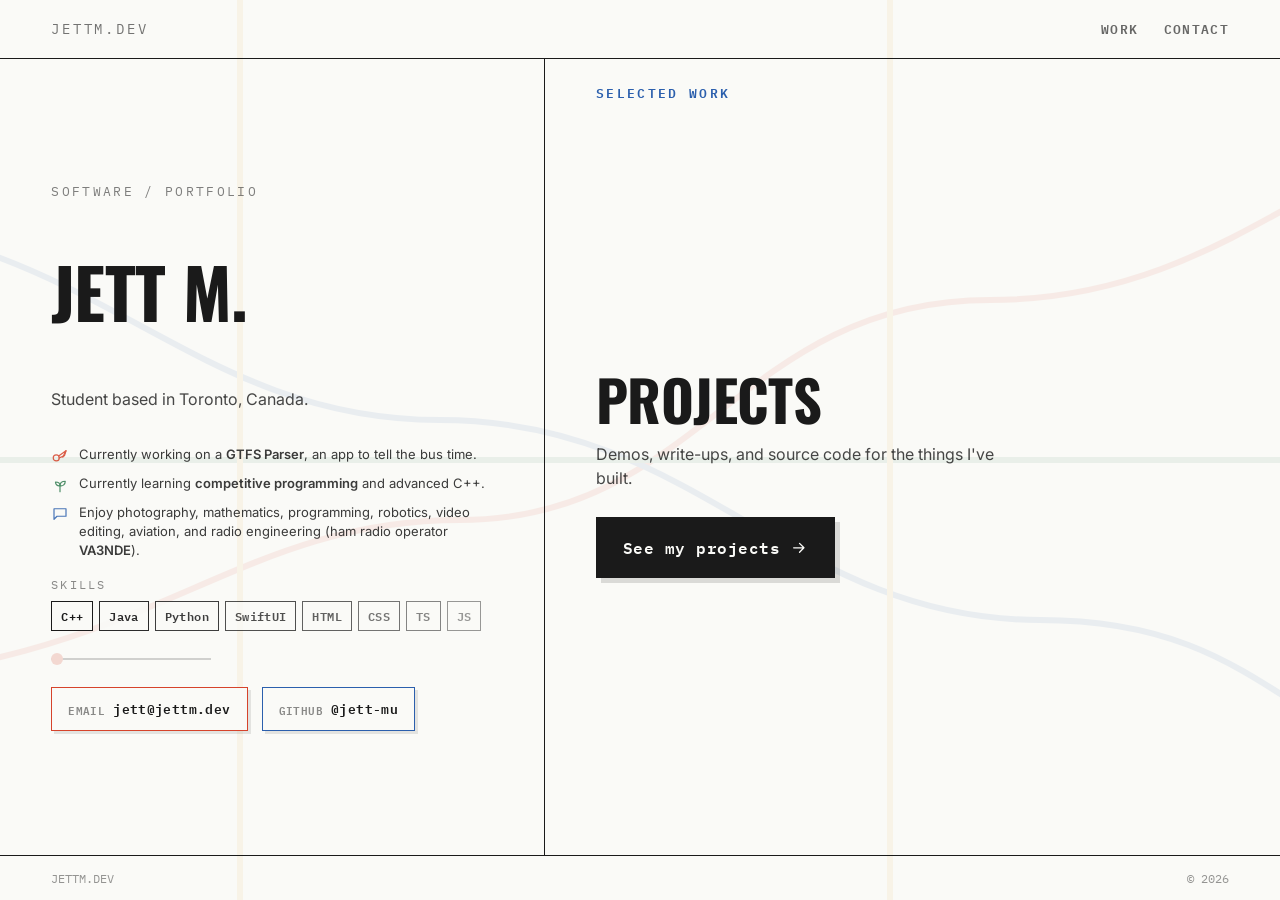
==== index.html @ b0c5f87b "Update layout" ====
<!DOCTYPE html>
<html lang="en">
<head>
<meta charset="utf-8">
<title>Jett M.</title>
<meta name="viewport" content="width=device-width, initial-scale=1">
<link rel="preconnect" href="https://fonts.googleapis.com">
<link href="https://fonts.googleapis.com/css2?family=Oswald:wght@500;600;700&family=Inter:wght@400;500;600&family=IBM+Plex+Mono:wght@400;500;600&display=swap" rel="stylesheet">
<link rel="stylesheet" href="style.css">
</head>
<body>

<div class="page">

  <svg class="hero-lines" viewBox="0 0 1600 900" preserveAspectRatio="xMidYMid slice">
    <path d="M -50 680 C 300 680, 380 520, 620 520 S 900 300, 1150 300 S 1500 120, 1700 120" stroke="#D6432B" stroke-width="6" fill="none"></path>
    <path d="M -50 220 C 250 220, 340 420, 600 420 S 950 620, 1200 620 S 1450 780, 1700 780" stroke="#2B5FAD" stroke-width="6" fill="none"></path>
    <path d="M -50 460 L 1700 460" stroke="#2F7B4F" stroke-width="6" fill="none"></path>
    <path d="M 400 -50 L 400 950 M 1050 -50 L 1050 950" stroke="#E8A93B" stroke-width="6" fill="none"></path>
  </svg>

  <!-- TOP BAR -->
  <div class="topbar">
    <div class="topbar-mark mono">JETTM.DEV</div>
    <div class="topbar-nav">
      <a href="projects.html">WORK</a>
      <a href="#contact">CONTACT</a>
    </div>
  </div>

  <!-- MAIN -->
  <div class="main">

    <!-- HERO / ABOUT -->
    <div class="hero-col">
      <div class="hero-kicker mono">SOFTWARE / PORTFOLIO</div>
      <h1 class="hero-title display">Jett M.</h1>
      <p class="hero-sub">Student based in Toronto, Canada.</p>

      <ul class="about-list">
        <li>
          <span class="about-icon" aria-hidden="true">
            <svg viewBox="0 0 24 24" fill="none" stroke="currentColor" stroke-width="1.6" stroke-linecap="round" stroke-linejoin="round">
              <circle cx="7" cy="14.5" r="4"></circle>
              <path d="M10.2 12 20 5l-2 6.5-7.3 3.2"></path>
              <path d="M20 5l-4.3 8.5"></path>
            </svg>
          </span>
          <span>Currently working on a <strong>GTFS Parser</strong>, an app to tell the bus time.</span>
        </li>
        <li>
          <span class="about-icon" aria-hidden="true">
            <svg viewBox="0 0 24 24" fill="none" stroke="currentColor" stroke-width="1.6" stroke-linecap="round" stroke-linejoin="round">
              <path d="M12 21v-8"></path>
              <path d="M12 13c0-4 3-6 7-6 0 4-3 7-7 6z"></path>
              <path d="M12 13c0-3.2-2.2-5-6-5 0 3.2 2.4 5.6 6 5z"></path>
            </svg>
          </span>
          <span>Currently learning <strong>competitive programming</strong> and advanced C++.</span>
        </li>
        <li>
          <span class="about-icon" aria-hidden="true">
            <svg viewBox="0 0 24 24" fill="none" stroke="currentColor" stroke-width="1.6" stroke-linecap="round" stroke-linejoin="round">
              <path d="M4 5h16v10H8l-4 4V5z"></path>
            </svg>
          </span>
          <span>Enjoy photography, mathematics, programming, robotics, video editing, aviation, and radio engineering (ham radio operator <strong>VA3NDE</strong>).</span>
        </li>
      </ul>

      <div class="skills">
        <div class="skills-label mono">SKILLS</div>
        <ol class="skills-list mono">
          <li>C++</li>
          <li>Java</li>
          <li>Python</li>
          <li>SwiftUI</li>
          <li>HTML</li>
          <li>CSS</li>
          <li>TS</li>
          <li>JS</li>
        </ol>
      </div>

      <div class="hero-dot-track"><div class="hero-dot"></div></div>
      <div class="hero-social">
        <a class="btn btn-red" href="mailto:jett@jettm.dev" target="_blank" rel="noopener"><span class="btn-tag">EMAIL</span>jett@jettm.dev</a>
        <a class="btn btn-blue" href="https://github.com/jett-mu" target="_blank" rel="noopener"><span class="btn-tag">GITHUB</span>@jett-mu</a>
      </div>
    </div>

    <!-- WORK -->
    <div class="work-col cta-col" id="work">
      <div class="work-heading">SELECTED WORK</div>
      <div class="cta-body">
        <h2 class="cta-title display">Projects</h2>
        <p class="cta-sub">Demos, write-ups, and source code for the things I've built.</p>
        <a class="btn btn-cta" href="projects.html">
          See my projects
          <svg viewBox="0 0 24 24" fill="none" stroke="currentColor" stroke-width="1.8" stroke-linecap="round" stroke-linejoin="round"><path d="M5 12h14M13 6l6 6-6 6"></path></svg>
        </a>
      </div>
    </div>

  </div>

  <!-- FOOTER -->
  <div class="footer" id="contact">
    <div class="footer-copy mono">JETTM.DEV</div>
    <div class="footer-copy mono">© 2026</div>
  </div>

</div>

</body>
</html>
---- style.css ----
/* ===========================================================
   Portfolio styles, single viewport, no scroll.
   Shares the visual language of gtfs/: paper FAFAF7, ink 1A1A1A,
   hard borders + offset shadows, Oswald display / Inter body /
   IBM Plex Mono labels.
   =========================================================== */

* { box-sizing: border-box; }

:root {
  --ink: #1A1A1A;
  --paper: #FAFAF7;
  --red: #D6432B;
  --blue: #2B5FAD;
  --green: #2F7B4F;
  --yellow: #E8A93B;
}

html, body {
  height: 100%;
  margin: 0;
  padding: 0;
  background: var(--paper);
  color: var(--ink);
  font-family: 'Inter', sans-serif;
  overflow: hidden;
}

a { color: var(--blue); text-decoration: none; }
a:hover { color: var(--ink); }
::selection { background: var(--ink); color: var(--paper); }

.mono {
  font-family: 'IBM Plex Mono', monospace;
}

.display {
  font-family: 'Oswald', sans-serif;
  font-weight: 700;
  text-transform: uppercase;
  letter-spacing: -0.01em;
  line-height: 0.95;
}

/* ---------- PAGE FRAME ---------- */

.page {
  height: 100vh;
  width: 100vw;
  display: grid;
  grid-template-rows: auto 1fr auto;
  position: relative;
  overflow: hidden;
}

.hero-lines {
  position: absolute;
  inset: 0;
  width: 100%;
  height: 100%;
  opacity: 0.08;
  z-index: 0;
  pointer-events: none;
}

/* ---------- TOP BAR ---------- */

.topbar {
  position: relative;
  z-index: 1;
  display: flex;
  align-items: center;
  justify-content: space-between;
  padding: clamp(14px, 2vh, 22px) clamp(20px, 4vw, 56px);
  border-bottom: 1.5px solid var(--ink);
}

.topbar-mark {
  font-family: 'IBM Plex Mono', monospace;
  font-size: clamp(12px, 1.3vw, 14px);
  letter-spacing: 0.2em;
  opacity: 0.6;
}

.topbar-nav {
  display: flex;
  gap: clamp(16px, 2vw, 28px);
  font-family: 'IBM Plex Mono', monospace;
  font-size: clamp(11px, 1.1vw, 13px);
  font-weight: 600;
  letter-spacing: 0.1em;
}

.topbar-nav a { color: var(--ink); opacity: 0.65; }
.topbar-nav a:hover { opacity: 1; color: var(--blue); }

/* ---------- MAIN ---------- */

.main {
  position: relative;
  z-index: 1;
  display: grid;
  grid-template-columns: 1fr 1.35fr;
  min-height: 0;
}

.hero-col {
  border-right: 1.5px solid var(--ink);
  display: flex;
  flex-direction: column;
  justify-content: center;
  padding: 0 clamp(20px, 4vw, 56px);
  min-height: 0;
}

.hero-kicker {
  font-family: 'IBM Plex Mono', monospace;
  font-size: clamp(11px, 1.2vw, 13px);
  letter-spacing: 0.18em;
  opacity: 0.55;
  margin-bottom: clamp(8px, 1.4vh, 16px);
}

.hero-title {
  font-size: clamp(34px, 5.4vw, 76px);
}

.hero-sub {
  font-size: clamp(13px, 1.3vw, 16px);
  line-height: 1.5;
  opacity: 0.8;
  max-width: 42ch;
  margin-top: clamp(10px, 1.8vh, 18px);
}

.about-list {
  list-style: none;
  margin: clamp(12px, 2vh, 20px) 0 0;
  padding: 0;
  max-width: 44ch;
  display: flex;
  flex-direction: column;
  gap: clamp(6px, 1vh, 10px);
}

.about-list li {
  display: flex;
  align-items: flex-start;
  gap: 10px;
  font-size: clamp(11.5px, 1.1vw, 13px);
  line-height: 1.45;
  opacity: 0.85;
}

.about-list strong {
  font-weight: 600;
  opacity: 1;
}

.about-icon {
  flex: none;
  width: 18px;
  height: 18px;
  margin-top: 0.15em;
  color: var(--red);
}

.about-list li:nth-child(2) .about-icon { color: var(--green); }
.about-list li:nth-child(3) .about-icon { color: var(--blue); }

.about-icon svg {
  width: 100%;
  height: 100%;
  display: block;
}

.skills {
  margin-top: clamp(12px, 2vh, 20px);
}

.skills-label {
  font-size: clamp(10.5px, 1.1vw, 12px);
  letter-spacing: 0.18em;
  opacity: 0.5;
  margin-bottom: clamp(6px, 1vh, 10px);
}

.skills-list {
  list-style: none;
  margin: 0;
  padding: 0;
  display: flex;
  flex-wrap: wrap;
  gap: 6px;
}

.skills-list li {
  font-size: clamp(10.5px, 1.05vw, 12px);
  font-weight: 600;
  letter-spacing: 0.03em;
  border: 1.5px solid var(--ink);
  padding: 4px 9px;
  background: var(--paper);
}

.skills-list li:nth-child(1) { opacity: 1; }
.skills-list li:nth-child(2) { opacity: 0.92; }
.skills-list li:nth-child(3) { opacity: 0.84; }
.skills-list li:nth-child(4) { opacity: 0.76; }
.skills-list li:nth-child(5) { opacity: 0.68; }
.skills-list li:nth-child(6) { opacity: 0.6; }
.skills-list li:nth-child(7) { opacity: 0.52; }
.skills-list li:nth-child(8) { opacity: 0.44; }

.hero-dot-track {
  margin-top: clamp(18px, 3vh, 32px);
  width: 160px;
  height: 2px;
  background: var(--ink);
  opacity: 0.18;
  position: relative;
}

.hero-dot {
  position: absolute;
  top: -5px;
  left: 0;
  width: 12px;
  height: 12px;
  border-radius: 50%;
  background: var(--red);
  animation: dotTravel 3.2s cubic-bezier(0.65,0,0.35,1) infinite alternate;
}

@keyframes dotTravel {
  0% { transform: translateX(0); }
  100% { transform: translateX(120px); }
}

.hero-social {
  display: flex;
  flex-wrap: wrap;
  gap: clamp(10px, 1.4vw, 14px);
  margin-top: clamp(16px, 3vh, 28px);
}

/* ---------- CONTACT BUTTONS ---------- */

.btn {
  display: inline-flex;
  align-items: center;
  gap: 8px;
  font-family: 'IBM Plex Mono', monospace;
  font-size: clamp(11px, 1.1vw, 13px);
  font-weight: 600;
  letter-spacing: 0.03em;
  color: var(--ink);
  background: var(--paper);
  border: 1.5px solid var(--ink);
  padding: clamp(7px, 1.1vh, 10px) clamp(12px, 1.6vw, 16px);
  box-shadow: 3px 3px 0 rgba(26,26,26,0.1);
  transition: transform 0.15s ease, box-shadow 0.15s ease, background 0.15s ease, color 0.15s ease;
  white-space: nowrap;
}

.btn:hover {
  transform: translate(-2px, -2px);
  box-shadow: 5px 5px 0 rgba(26,26,26,0.14);
  color: var(--paper);
  background: var(--ink);
}

.btn-tag {
  opacity: 0.5;
  font-size: 0.85em;
}

.btn.btn-red   { border-color: var(--red); }
.btn.btn-blue  { border-color: var(--blue); }
.btn.btn-green { border-color: var(--green); }
.btn.btn-red:hover   { background: var(--red); }
.btn.btn-blue:hover  { background: var(--blue); }
.btn.btn-green:hover { background: var(--green); }

/* ---------- WORK GRID ---------- */

.work-col {
  display: grid;
  grid-template-rows: auto 1fr;
  min-height: 0;
  padding: clamp(16px, 2.5vh, 26px) clamp(20px, 4vw, 56px);
}

.work-heading {
  font-family: 'IBM Plex Mono', monospace;
  font-size: clamp(11px, 1.2vw, 13px);
  letter-spacing: 0.18em;
  font-weight: 600;
  color: var(--blue);
  margin-bottom: clamp(10px, 1.6vh, 16px);
}

.work-grid {
  display: grid;
  grid-template-columns: 1fr;
  grid-auto-rows: 1fr;
  gap: clamp(12px, 1.6vw, 20px);
  min-height: 0;
}

.work-card {
  border: 1.5px solid var(--ink);
  box-shadow: 5px 5px 0 rgba(26,26,26,0.08);
  background: var(--paper);
  display: grid;
  grid-template-rows: 1fr auto;
  min-height: 0;
  overflow: hidden;
  color: inherit;
  transition: transform 0.15s ease, box-shadow 0.15s ease;
}

.work-card:hover {
  transform: translate(-2px, -2px);
  box-shadow: 7px 7px 0 rgba(26,26,26,0.12);
}

.work-body {
  display: grid;
  grid-template-columns: 1fr clamp(160px, 20vw, 240px);
  min-height: 0;
  overflow: hidden;
}

.work-thumb {
  min-height: 0;
  background: repeating-linear-gradient(45deg, rgba(26,26,26,0.06) 0 2px, transparent 2px 14px);
  border-bottom: none;
  border-right: 1.5px solid var(--ink);
  display: flex;
  align-items: center;
  justify-content: center;
}

.work-thumb img {
  width: 100%;
  height: 100%;
  object-fit: cover;
  object-position: left top;
  display: block;
}

.work-card.c-blue .work-thumb img {
  object-position: right top;
}

.work-thumb span {
  font-family: 'IBM Plex Mono', monospace;
  font-size: 10px;
  letter-spacing: 0.1em;
  text-transform: uppercase;
  opacity: 0.45;
  background: var(--paper);
  padding: 3px 8px;
  border: 1px solid rgba(26,26,26,0.25);
}

.work-info {
  padding: clamp(8px, 1.2vh, 14px) clamp(10px, 1.4vw, 16px);
  display: flex;
  flex-direction: column;
  justify-content: center;
}

.work-tag {
  font-family: 'IBM Plex Mono', monospace;
  font-size: 9.5px;
  font-weight: 600;
  letter-spacing: 0.08em;
  text-transform: uppercase;
  opacity: 0.55;
}

.work-title {
  font-family: 'Oswald', sans-serif;
  font-weight: 600;
  text-transform: uppercase;
  font-size: clamp(13px, 1.3vw, 16px);
  margin: 2px 0 0;
  line-height: 1.15;
}

.work-actions {
  display: grid;
  grid-template-columns: repeat(3, 1fr);
  border-top: 1.5px solid var(--ink);
}

.work-btn {
  display: flex;
  align-items: center;
  justify-content: center;
  gap: 6px;
  font-family: 'IBM Plex Mono', monospace;
  font-size: 10.5px;
  font-weight: 600;
  letter-spacing: 0.04em;
  text-transform: uppercase;
  color: var(--paper);
  padding: clamp(7px, 1.1vh, 10px) 6px;
  border-right: 1.5px solid var(--ink);
  transition: filter 0.15s ease, transform 0.1s ease;
}

.work-btn:last-child {
  border-right: none;
}

.work-btn svg {
  width: 12px;
  height: 12px;
  flex: none;
}

.work-btn:hover {
  filter: brightness(1.15);
  color: var(--paper);
}

.work-btn:active {
  transform: translateY(1px);
}

.work-btn.btn-demo     { background: var(--red); }
.work-btn.btn-showcase { background: var(--green); }
.work-btn.btn-code     { background: var(--blue); }

/* rail-tint variants matching gtfs station colors */
.work-card.c-red .work-thumb    { border-right-color: var(--red); }
.work-card.c-blue .work-thumb   { border-right-color: var(--blue); }
.work-card.c-green .work-thumb  { border-right-color: var(--green); }
.work-card.c-yellow .work-thumb { border-right-color: var(--yellow); }

/* ---------- PROJECTS CTA (home) ---------- */

.cta-body {
  display: flex;
  flex-direction: column;
  justify-content: center;
  align-items: flex-start;
  min-height: 0;
}

.cta-title {
  font-size: clamp(30px, 4.4vw, 60px);
  margin: 0;
}

.cta-sub {
  font-size: clamp(13px, 1.3vw, 16px);
  line-height: 1.5;
  opacity: 0.8;
  max-width: 40ch;
  margin: clamp(10px, 1.8vh, 18px) 0 clamp(18px, 3vh, 28px);
}

.btn.btn-cta {
  font-size: clamp(13px, 1.3vw, 16px);
  padding: clamp(12px, 1.8vh, 16px) clamp(18px, 2.2vw, 26px);
  gap: 10px;
  color: var(--paper);
  background: var(--ink);
  box-shadow: 5px 5px 0 rgba(26,26,26,0.14);
}

.btn.btn-cta:hover {
  background: var(--red);
  border-color: var(--red);
  box-shadow: 7px 7px 0 rgba(26,26,26,0.18);
}

.btn-cta svg {
  width: 1.1em;
  height: 1.1em;
  flex: none;
  transition: transform 0.15s ease;
}

.btn-cta:hover svg { transform: translateX(3px); }

/* ---------- PROJECTS PAGE ---------- */

a.topbar-mark { color: var(--ink); }
.topbar-nav a[aria-current="page"] { opacity: 1; color: var(--blue); }

/* unlike home, this page scrolls so the grid can grow with more projects */
html.projects-page, .projects-page body { height: auto; overflow: auto; }
.projects-page .page { height: auto; min-height: 100vh; }
.projects-page .main { grid-template-columns: 1fr; }

.work-head-row {
  display: flex;
  align-items: baseline;
  justify-content: space-between;
}

.work-back {
  font-size: clamp(11px, 1.1vw, 13px);
  font-weight: 600;
  letter-spacing: 0.1em;
  color: var(--ink);
  opacity: 0.65;
}

.work-back:hover { opacity: 1; color: var(--blue); }

/* fixed-size cards: as many 340px+ columns as fit, new projects wrap to the next row */
.projects-page .work-grid {
  grid-template-columns: repeat(auto-fill, minmax(min(340px, 100%), 1fr));
  grid-auto-rows: auto;
  align-content: start;
  gap: clamp(16px, 2vw, 28px);
  padding-bottom: 8px;
}
.projects-page .work-card { grid-template-rows: auto auto; }
.projects-page .work-body { grid-template-columns: 1fr; grid-template-rows: auto auto; }
.projects-page .work-thumb { aspect-ratio: 16 / 10; overflow: hidden; border-right: none; border-bottom: 1.5px solid var(--ink); }
.projects-page .work-card.c-red .work-thumb    { border-bottom-color: var(--red); }
.projects-page .work-card.c-blue .work-thumb   { border-bottom-color: var(--blue); }
.projects-page .work-card.c-green .work-thumb  { border-bottom-color: var(--green); }
.projects-page .work-card.c-yellow .work-thumb { border-bottom-color: var(--yellow); }

/* ---------- FOOTER ---------- */

.footer {
  position: relative;
  z-index: 1;
  display: flex;
  align-items: center;
  justify-content: space-between;
  padding: clamp(10px, 1.6vh, 16px) clamp(20px, 4vw, 56px);
  border-top: 1.5px solid var(--ink);
}

.footer-links {
  display: flex;
  flex-wrap: wrap;
  gap: clamp(8px, 1.2vw, 12px);
}

.footer-copy {
  font-family: 'IBM Plex Mono', monospace;
  font-size: clamp(10px, 1vw, 12px);
  opacity: 0.45;
}

/* ---------- SMALL SCREENS ---------- */
/* below this width the single-screen layout can't hold everything;
   allow scrolling rather than clipping content */
@media (max-width: 760px) {
  html, body { overflow: auto; }
  .page { height: auto; min-height: 100vh; }
  .main { grid-template-columns: 1fr; }
  .hero-col { border-right: none; border-bottom: 1.5px solid var(--ink); padding: 32px clamp(20px,6vw,40px); }
  .work-col { padding: 24px clamp(20px,6vw,40px) 32px; }
  .work-grid { grid-auto-rows: auto; }
  .work-body { grid-template-columns: 1fr; grid-template-rows: auto auto; }
  .work-actions { grid-template-columns: 1fr 1fr 1fr; }
  .work-thumb { border-right: none; border-bottom: 1.5px solid var(--ink); min-height: 160px; }
  .work-card.c-red .work-thumb    { border-right-color: transparent; border-bottom-color: var(--red); }
  .work-card.c-blue .work-thumb   { border-right-color: transparent; border-bottom-color: var(--blue); }
  .work-card.c-green .work-thumb  { border-right-color: transparent; border-bottom-color: var(--green); }
  .work-card.c-yellow .work-thumb { border-right-color: transparent; border-bottom-color: var(--yellow); }
  .projects-page .work-thumb { min-height: 0; }
}
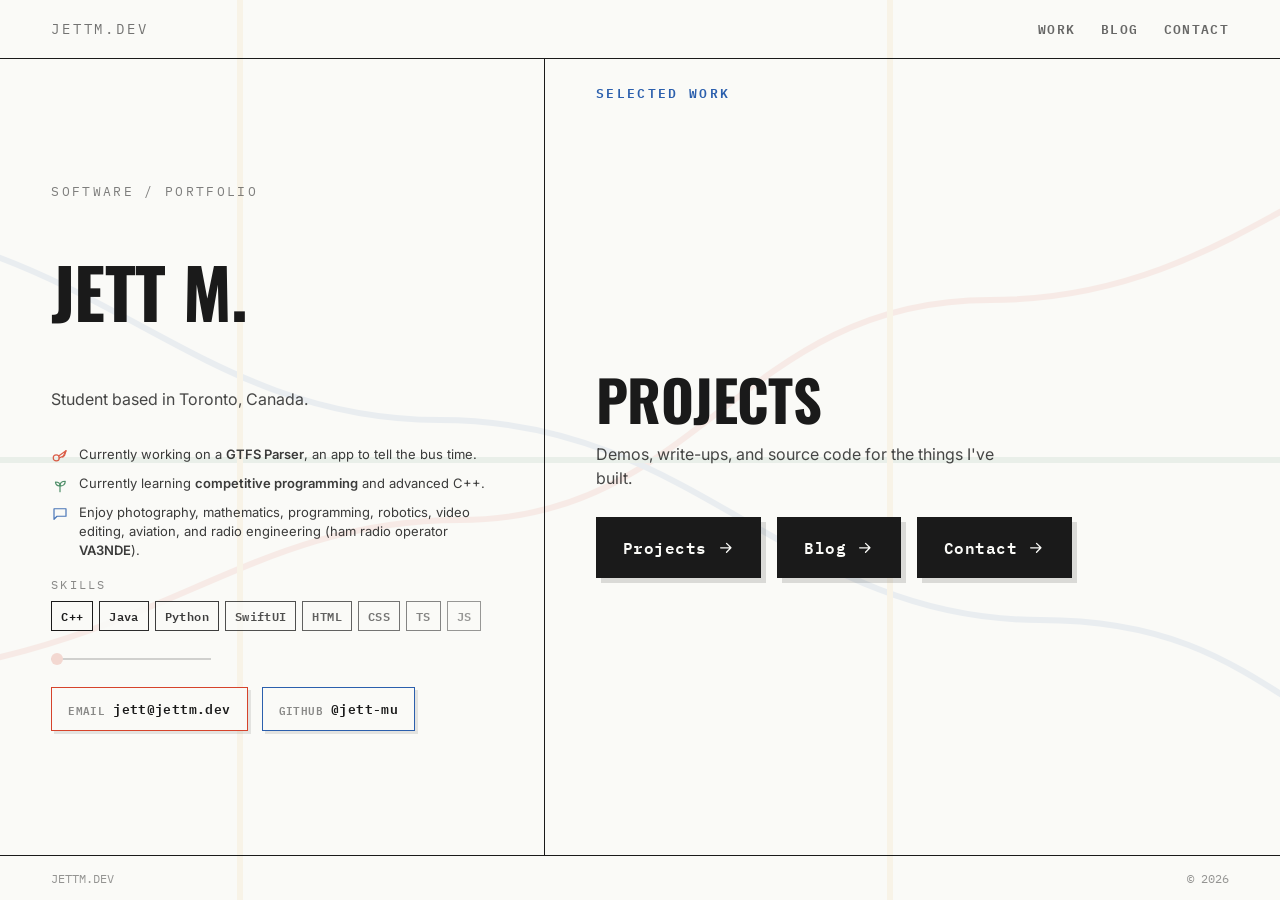
==== commit 1884320b: "Add new projects" ====
--- a/index.html
+++ b/index.html
@@ -24,7 +24,8 @@
     <div class="topbar-mark mono">JETTM.DEV</div>
     <div class="topbar-nav">
       <a href="projects.html">WORK</a>
-      <a href="#contact">CONTACT</a>
+      <a href="https://blog.jettm.dev">BLOG</a>
+      <a href="contact/index.html">CONTACT</a>
     </div>
   </div>
 
@@ -95,10 +96,20 @@
       <div class="cta-body">
         <h2 class="cta-title display">Projects</h2>
         <p class="cta-sub">Demos, write-ups, and source code for the things I've built.</p>
-        <a class="btn btn-cta" href="projects.html">
-          See my projects
-          <svg viewBox="0 0 24 24" fill="none" stroke="currentColor" stroke-width="1.8" stroke-linecap="round" stroke-linejoin="round"><path d="M5 12h14M13 6l6 6-6 6"></path></svg>
-        </a>
+        <div class="cta-actions">
+          <a class="btn btn-cta" href="projects.html">
+            Projects
+            <svg viewBox="0 0 24 24" fill="none" stroke="currentColor" stroke-width="1.8" stroke-linecap="round" stroke-linejoin="round"><path d="M5 12h14M13 6l6 6-6 6"></path></svg>
+          </a>
+          <a class="btn btn-cta cta-blue" href="https://blog.jettm.dev">
+            Blog
+            <svg viewBox="0 0 24 24" fill="none" stroke="currentColor" stroke-width="1.8" stroke-linecap="round" stroke-linejoin="round"><path d="M5 12h14M13 6l6 6-6 6"></path></svg>
+          </a>
+          <a class="btn btn-cta cta-green" href="contact/index.html">
+            Contact
+            <svg viewBox="0 0 24 24" fill="none" stroke="currentColor" stroke-width="1.8" stroke-linecap="round" stroke-linejoin="round"><path d="M5 12h14M13 6l6 6-6 6"></path></svg>
+          </a>
+        </div>
       </div>
     </div>
 
--- a/style.css
+++ b/style.css
@@ -392,7 +392,9 @@
 
 .work-actions {
   display: grid;
-  grid-template-columns: repeat(3, 1fr);
+  /* one equal column per button, so cards without a showcase split 50/50 */
+  grid-auto-flow: column;
+  grid-auto-columns: 1fr;
   border-top: 1.5px solid var(--ink);
 }
 
@@ -487,6 +489,67 @@
 }
 
 .btn-cta:hover svg { transform: translateX(3px); }
+
+.cta-actions {
+  display: flex;
+  flex-wrap: wrap;
+  gap: clamp(10px, 1.4vw, 16px);
+}
+
+.btn.btn-cta.cta-blue:hover  { background: var(--blue);  border-color: var(--blue); }
+.btn.btn-cta.cta-green:hover { background: var(--green); border-color: var(--green); }
+
+/* ---------- CONTACT PAGE ---------- */
+
+.contact-page .main { grid-template-columns: 1fr; }
+
+.contact-col {
+  display: flex;
+  flex-direction: column;
+  justify-content: center;
+  padding: clamp(16px, 2.5vh, 26px) clamp(20px, 4vw, 56px);
+  min-height: 0;
+}
+
+.contact-list {
+  list-style: none;
+  margin: 0;
+  padding: 0;
+  max-width: 560px;
+  display: flex;
+  flex-direction: column;
+  gap: clamp(10px, 1.6vh, 14px);
+}
+
+.contact-row {
+  display: grid;
+  grid-template-columns: clamp(70px, 8vw, 96px) 1fr auto;
+  align-items: center;
+  gap: 12px;
+  font-family: 'IBM Plex Mono', monospace;
+  font-size: clamp(13px, 1.3vw, 16px);
+  font-weight: 600;
+  color: var(--ink);
+  background: var(--paper);
+  border: 1.5px solid var(--ink);
+  padding: clamp(12px, 1.8vh, 16px) clamp(14px, 1.8vw, 20px);
+  box-shadow: 5px 5px 0 rgba(26,26,26,0.1);
+  transition: transform 0.15s ease, box-shadow 0.15s ease, background 0.15s ease, color 0.15s ease;
+}
+
+.contact-row:hover {
+  transform: translate(-2px, -2px);
+  box-shadow: 7px 7px 0 rgba(26,26,26,0.14);
+  color: var(--paper);
+}
+
+.contact-row svg { width: 1.1em; height: 1.1em; transition: transform 0.15s ease; }
+.contact-row:hover svg { transform: translateX(3px); }
+
+.contact-row.btn-red   { border-color: var(--red); }
+.contact-row.btn-blue  { border-color: var(--blue); }
+.contact-row.btn-red:hover  { background: var(--red); }
+.contact-row.btn-blue:hover { background: var(--blue); }
 
 /* ---------- PROJECTS PAGE ---------- */
 
@@ -565,7 +628,6 @@
   .work-col { padding: 24px clamp(20px,6vw,40px) 32px; }
   .work-grid { grid-auto-rows: auto; }
   .work-body { grid-template-columns: 1fr; grid-template-rows: auto auto; }
-  .work-actions { grid-template-columns: 1fr 1fr 1fr; }
   .work-thumb { border-right: none; border-bottom: 1.5px solid var(--ink); min-height: 160px; }
   .work-card.c-red .work-thumb    { border-right-color: transparent; border-bottom-color: var(--red); }
   .work-card.c-blue .work-thumb   { border-right-color: transparent; border-bottom-color: var(--blue); }
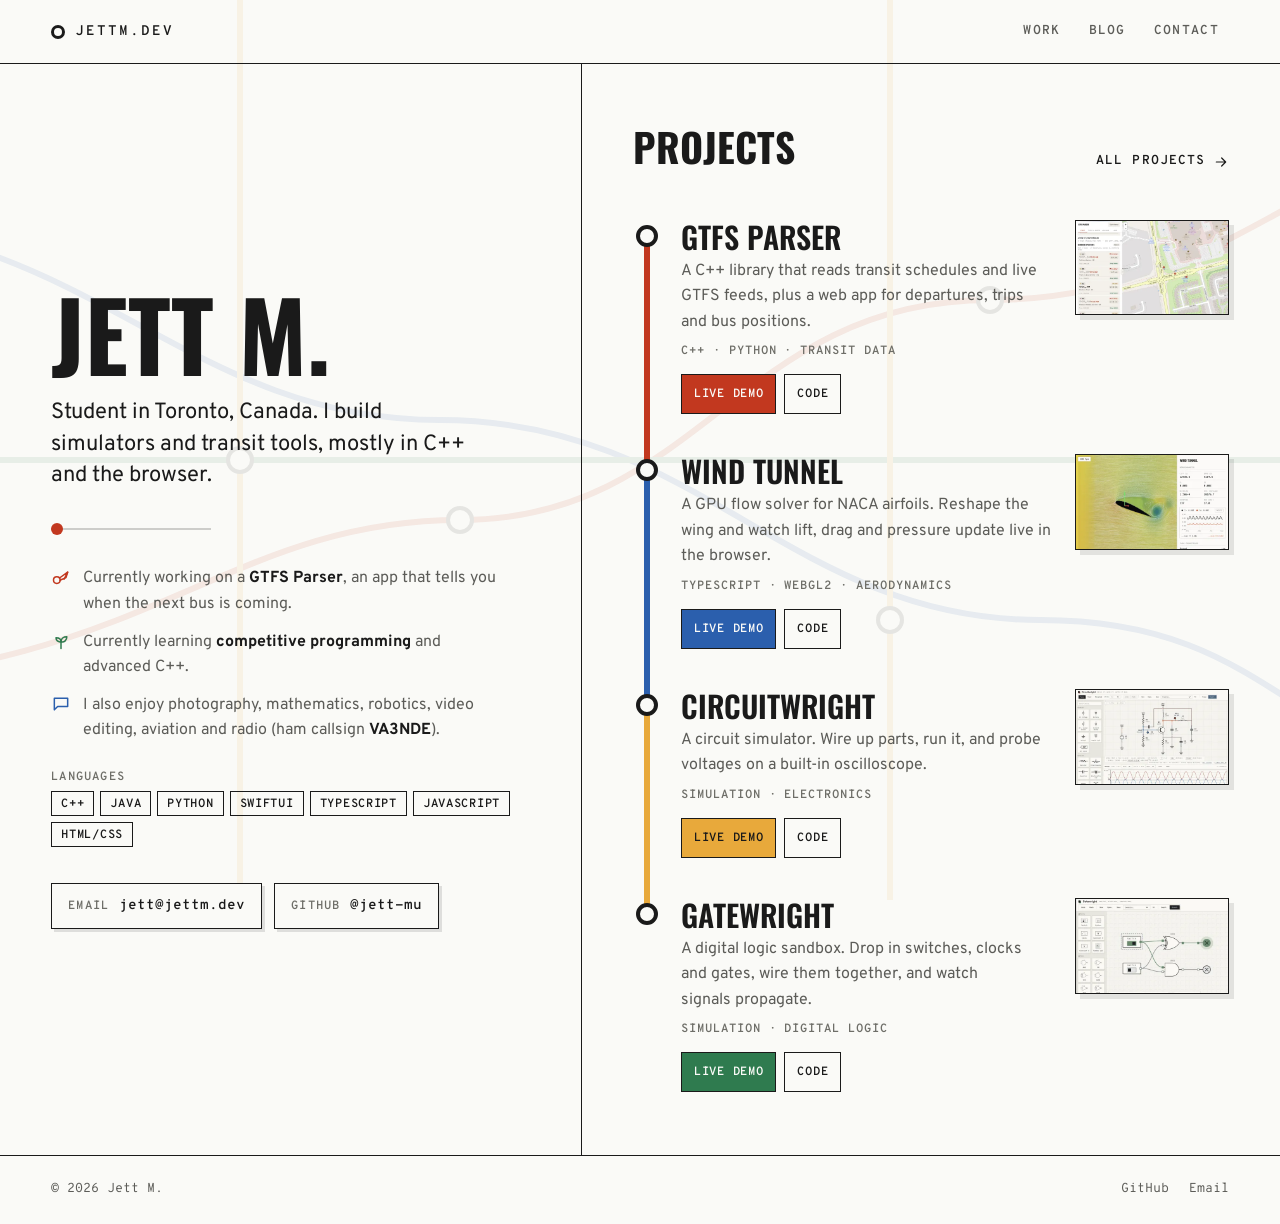
==== commit 6c14565f: "big big revamp" ====
--- a/index.html
+++ b/index.html
@@ -2,126 +2,178 @@
 <html lang="en">
 <head>
 <meta charset="utf-8">
+<meta name="viewport" content="width=device-width, initial-scale=1">
 <title>Jett M.</title>
-<meta name="viewport" content="width=device-width, initial-scale=1">
+<meta name="description" content="Jett M., a student in Toronto who builds simulators and transit tools: a GTFS parser, a GPU wind tunnel, and circuit and logic-gate simulators.">
+<meta name="theme-color" content="#FAFAF7">
+<meta property="og:type" content="website">
+<meta property="og:url" content="https://jettm.dev/">
+<meta property="og:title" content="Jett M.">
+<meta property="og:description" content="Student in Toronto. I build simulators and transit tools.">
+<link rel="icon" href="favicon.ico" sizes="any">
+<link rel="icon" type="image/png" sizes="32x32" href="favicon-32x32.png">
+<link rel="apple-touch-icon" href="apple-touch-icon.png">
+<link rel="manifest" href="site.webmanifest">
 <link rel="preconnect" href="https://fonts.googleapis.com">
-<link href="https://fonts.googleapis.com/css2?family=Oswald:wght@500;600;700&family=Inter:wght@400;500;600&family=IBM+Plex+Mono:wght@400;500;600&display=swap" rel="stylesheet">
+<link rel="preconnect" href="https://fonts.gstatic.com" crossorigin>
+<link href="https://fonts.googleapis.com/css2?family=Oswald:wght@500;600;700&family=Overpass:ital,wght@0,400;0,600;0,700;1,400&family=Overpass+Mono:wght@400;600;700&display=swap" rel="stylesheet">
 <link rel="stylesheet" href="style.css">
 </head>
 <body>
 
-<div class="page">
+<a class="skip-link" href="#main">Skip to content</a>
 
-  <svg class="hero-lines" viewBox="0 0 1600 900" preserveAspectRatio="xMidYMid slice">
-    <path d="M -50 680 C 300 680, 380 520, 620 520 S 900 300, 1150 300 S 1500 120, 1700 120" stroke="#D6432B" stroke-width="6" fill="none"></path>
-    <path d="M -50 220 C 250 220, 340 420, 600 420 S 950 620, 1200 620 S 1450 780, 1700 780" stroke="#2B5FAD" stroke-width="6" fill="none"></path>
-    <path d="M -50 460 L 1700 460" stroke="#2F7B4F" stroke-width="6" fill="none"></path>
-    <path d="M 400 -50 L 400 950 M 1050 -50 L 1050 950" stroke="#E8A93B" stroke-width="6" fill="none"></path>
-  </svg>
+<svg class="system-map" viewBox="0 0 1600 900" preserveAspectRatio="xMidYMid slice" aria-hidden="true" focusable="false">
+  <path d="M -50 680 C 300 680, 380 520, 620 520 S 900 300, 1150 300 S 1500 120, 1700 120" stroke="#C2381F" stroke-width="6" fill="none"></path>
+  <path d="M -50 220 C 250 220, 340 420, 600 420 S 950 620, 1200 620 S 1450 780, 1700 780" stroke="#2B5FAD" stroke-width="6" fill="none"></path>
+  <path d="M -50 460 L 1700 460" stroke="#2F7B4F" stroke-width="6" fill="none"></path>
+  <path d="M 400 -50 L 400 950 M 1050 -50 L 1050 950" stroke="#E8A93B" stroke-width="6" fill="none"></path>
+  <circle cx="620" cy="520" r="12" fill="#FAFAF7" stroke="#1A1A1A" stroke-width="4"></circle>
+  <circle cx="1150" cy="300" r="12" fill="#FAFAF7" stroke="#1A1A1A" stroke-width="4"></circle>
+  <circle cx="400" cy="460" r="12" fill="#FAFAF7" stroke="#1A1A1A" stroke-width="4"></circle>
+  <circle cx="1050" cy="620" r="12" fill="#FAFAF7" stroke="#1A1A1A" stroke-width="4"></circle>
+</svg>
 
-  <!-- TOP BAR -->
-  <div class="topbar">
-    <div class="topbar-mark mono">JETTM.DEV</div>
-    <div class="topbar-nav">
-      <a href="projects.html">WORK</a>
-      <a href="https://blog.jettm.dev">BLOG</a>
-      <a href="contact/index.html">CONTACT</a>
-    </div>
-  </div>
+<header class="site-header">
+  <a class="wordmark" href="index.html">jettm.dev</a>
+  <nav class="site-nav" aria-label="Primary">
+    <a class="line-red" href="projects.html">Work</a>
+    <a class="line-blue" href="https://blog.jettm.dev">Blog</a>
+    <a class="line-green" href="contact/index.html">Contact</a>
+  </nav>
+</header>
 
-  <!-- MAIN -->
-  <div class="main">
+<main id="main" class="home">
 
-    <!-- HERO / ABOUT -->
-    <div class="hero-col">
-      <div class="hero-kicker mono">SOFTWARE / PORTFOLIO</div>
-      <h1 class="hero-title display">Jett M.</h1>
-      <p class="hero-sub">Student based in Toronto, Canada.</p>
+  <section class="intro" aria-labelledby="name">
+    <h1 class="intro-name" id="name">Jett M.</h1>
+    <p class="intro-lede">Student in Toronto, Canada. I build simulators and transit tools, mostly in C++ and the browser.</p>
 
-      <ul class="about-list">
-        <li>
-          <span class="about-icon" aria-hidden="true">
-            <svg viewBox="0 0 24 24" fill="none" stroke="currentColor" stroke-width="1.6" stroke-linecap="round" stroke-linejoin="round">
-              <circle cx="7" cy="14.5" r="4"></circle>
-              <path d="M10.2 12 20 5l-2 6.5-7.3 3.2"></path>
-              <path d="M20 5l-4.3 8.5"></path>
-            </svg>
-          </span>
-          <span>Currently working on a <strong>GTFS Parser</strong>, an app to tell the bus time.</span>
-        </li>
-        <li>
-          <span class="about-icon" aria-hidden="true">
-            <svg viewBox="0 0 24 24" fill="none" stroke="currentColor" stroke-width="1.6" stroke-linecap="round" stroke-linejoin="round">
-              <path d="M12 21v-8"></path>
-              <path d="M12 13c0-4 3-6 7-6 0 4-3 7-7 6z"></path>
-              <path d="M12 13c0-3.2-2.2-5-6-5 0 3.2 2.4 5.6 6 5z"></path>
-            </svg>
-          </span>
-          <span>Currently learning <strong>competitive programming</strong> and advanced C++.</span>
-        </li>
-        <li>
-          <span class="about-icon" aria-hidden="true">
-            <svg viewBox="0 0 24 24" fill="none" stroke="currentColor" stroke-width="1.6" stroke-linecap="round" stroke-linejoin="round">
-              <path d="M4 5h16v10H8l-4 4V5z"></path>
-            </svg>
-          </span>
-          <span>Enjoy photography, mathematics, programming, robotics, video editing, aviation, and radio engineering (ham radio operator <strong>VA3NDE</strong>).</span>
-        </li>
+    <div class="dot-track" aria-hidden="true"></div>
+
+    <ul class="interests">
+      <li class="line-red">
+        <span class="interest-icon" aria-hidden="true">
+          <svg viewBox="0 0 24 24" fill="none" stroke="currentColor" stroke-width="1.8" stroke-linecap="round" stroke-linejoin="round">
+            <circle cx="7" cy="14.5" r="4"></circle>
+            <path d="M10.2 12 20 5l-2 6.5-7.3 3.2"></path>
+            <path d="M20 5l-4.3 8.5"></path>
+          </svg>
+        </span>
+        <span>Currently working on a <strong>GTFS Parser</strong>, an app that tells you when the next bus is coming.</span>
+      </li>
+      <li class="line-green">
+        <span class="interest-icon" aria-hidden="true">
+          <svg viewBox="0 0 24 24" fill="none" stroke="currentColor" stroke-width="1.8" stroke-linecap="round" stroke-linejoin="round">
+            <path d="M12 21v-8"></path>
+            <path d="M12 13c0-4 3-6 7-6 0 4-3 7-7 6z"></path>
+            <path d="M12 13c0-3.2-2.2-5-6-5 0 3.2 2.4 5.6 6 5z"></path>
+          </svg>
+        </span>
+        <span>Currently learning <strong>competitive programming</strong> and advanced C++.</span>
+      </li>
+      <li class="line-blue">
+        <span class="interest-icon" aria-hidden="true">
+          <svg viewBox="0 0 24 24" fill="none" stroke="currentColor" stroke-width="1.8" stroke-linecap="round" stroke-linejoin="round">
+            <path d="M4 5h16v10H8l-4 4V5z"></path>
+          </svg>
+        </span>
+        <span>I also enjoy photography, mathematics, robotics, video editing, aviation and radio (ham callsign <strong>VA3NDE</strong>).</span>
+      </li>
+    </ul>
+
+    <div class="skills">
+      <span class="skills-label">Languages</span>
+      <ul class="tags">
+        <li>C++</li>
+        <li>Java</li>
+        <li>Python</li>
+        <li>SwiftUI</li>
+        <li>TypeScript</li>
+        <li>JavaScript</li>
+        <li>HTML/CSS</li>
       </ul>
-
-      <div class="skills">
-        <div class="skills-label mono">SKILLS</div>
-        <ol class="skills-list mono">
-          <li>C++</li>
-          <li>Java</li>
-          <li>Python</li>
-          <li>SwiftUI</li>
-          <li>HTML</li>
-          <li>CSS</li>
-          <li>TS</li>
-          <li>JS</li>
-        </ol>
-      </div>
-
-      <div class="hero-dot-track"><div class="hero-dot"></div></div>
-      <div class="hero-social">
-        <a class="btn btn-red" href="mailto:jett@jettm.dev" target="_blank" rel="noopener"><span class="btn-tag">EMAIL</span>jett@jettm.dev</a>
-        <a class="btn btn-blue" href="https://github.com/jett-mu" target="_blank" rel="noopener"><span class="btn-tag">GITHUB</span>@jett-mu</a>
-      </div>
     </div>
 
-    <!-- WORK -->
-    <div class="work-col cta-col" id="work">
-      <div class="work-heading">SELECTED WORK</div>
-      <div class="cta-body">
-        <h2 class="cta-title display">Projects</h2>
-        <p class="cta-sub">Demos, write-ups, and source code for the things I've built.</p>
-        <div class="cta-actions">
-          <a class="btn btn-cta" href="projects.html">
-            Projects
-            <svg viewBox="0 0 24 24" fill="none" stroke="currentColor" stroke-width="1.8" stroke-linecap="round" stroke-linejoin="round"><path d="M5 12h14M13 6l6 6-6 6"></path></svg>
-          </a>
-          <a class="btn btn-cta cta-blue" href="https://blog.jettm.dev">
-            Blog
-            <svg viewBox="0 0 24 24" fill="none" stroke="currentColor" stroke-width="1.8" stroke-linecap="round" stroke-linejoin="round"><path d="M5 12h14M13 6l6 6-6 6"></path></svg>
-          </a>
-          <a class="btn btn-cta cta-green" href="contact/index.html">
-            Contact
-            <svg viewBox="0 0 24 24" fill="none" stroke="currentColor" stroke-width="1.8" stroke-linecap="round" stroke-linejoin="round"><path d="M5 12h14M13 6l6 6-6 6"></path></svg>
-          </a>
-        </div>
-      </div>
+    <div class="intro-links">
+      <a class="btn line-red" href="mailto:jett@jettm.dev"><span class="btn-tag">EMAIL</span>jett@jettm.dev</a>
+      <a class="btn line-blue" href="https://github.com/jett-mu" target="_blank" rel="noopener"><span class="btn-tag">GITHUB</span>@jett-mu</a>
+    </div>
+  </section>
+
+  <section class="lines" aria-labelledby="lines-title">
+    <div class="lines-head">
+      <h2 class="section-title" id="lines-title">Projects</h2>
+      <a class="text-link" href="projects.html">
+        All projects
+        <svg viewBox="0 0 24 24" fill="none" stroke="currentColor" stroke-width="1.8" stroke-linecap="round" stroke-linejoin="round" aria-hidden="true"><path d="M5 12h14M13 6l6 6-6 6"></path></svg>
+      </a>
     </div>
 
+    <ol class="stations">
+      <li class="station line-red" style="--i: 0">
+        <div>
+          <h3 class="station-name"><a href="writeups/gtfs-parser.html">GTFS Parser</a></h3>
+          <p class="station-desc">A C++ library that reads transit schedules and live GTFS feeds, plus a web app for departures, trips and bus positions.</p>
+          <p class="station-meta">C++ · Python · Transit data</p>
+          <div class="station-links">
+            <a class="mini-btn mini-btn-fill" href="https://gtfs.jettm.dev" target="_blank" rel="noopener">Live demo</a>
+            <a class="mini-btn" href="https://github.com/jett-mu/GTFS-Parser" target="_blank" rel="noopener">Code</a>
+          </div>
+        </div>
+        <img class="station-shot" src="assets/gtfs-parser-480.webp" width="480" height="323" alt="" decoding="async">
+      </li>
+
+      <li class="station line-blue" style="--i: 1; --shot-pos: right top">
+        <div>
+          <h3 class="station-name"><a href="writeups/wind-tunnel.html">Wind Tunnel</a></h3>
+          <p class="station-desc">A GPU flow solver for NACA airfoils. Reshape the wing and watch lift, drag and pressure update live in the browser.</p>
+          <p class="station-meta">TypeScript · WebGL2 · Aerodynamics</p>
+          <div class="station-links">
+            <a class="mini-btn mini-btn-fill" href="https://windtunnel.jettm.dev" target="_blank" rel="noopener">Live demo</a>
+            <a class="mini-btn" href="https://github.com/jett-mu/windTunnel" target="_blank" rel="noopener">Code</a>
+          </div>
+        </div>
+        <img class="station-shot" src="assets/wind-tunnel-480.webp" width="480" height="323" alt="" decoding="async">
+      </li>
+
+      <li class="station line-yellow" style="--i: 2">
+        <div>
+          <h3 class="station-name"><a href="writeups/circuitwright.html">Circuitwright</a></h3>
+          <p class="station-desc">A circuit simulator. Wire up parts, run it, and probe voltages on a built-in oscilloscope.</p>
+          <p class="station-meta">Simulation · Electronics</p>
+          <div class="station-links">
+            <a class="mini-btn mini-btn-fill" href="https://circuitwright.jettm.dev" target="_blank" rel="noopener">Live demo</a>
+            <a class="mini-btn" href="https://github.com/jett-mu/circuitWright" target="_blank" rel="noopener">Code</a>
+          </div>
+        </div>
+        <img class="station-shot" src="assets/circuitwright-480.webp" width="480" height="323" alt="" decoding="async">
+      </li>
+
+      <li class="station line-green" style="--i: 3">
+        <div>
+          <h3 class="station-name"><a href="writeups/gatewright.html">Gatewright</a></h3>
+          <p class="station-desc">A digital logic sandbox. Drop in switches, clocks and gates, wire them together, and watch signals propagate.</p>
+          <p class="station-meta">Simulation · Digital logic</p>
+          <div class="station-links">
+            <a class="mini-btn mini-btn-fill" href="https://gatewright.jettm.dev" target="_blank" rel="noopener">Live demo</a>
+            <a class="mini-btn" href="https://github.com/jett-mu/logicGated" target="_blank" rel="noopener">Code</a>
+          </div>
+        </div>
+        <img class="station-shot" src="assets/gatewright-480.webp" width="480" height="323" alt="" decoding="async">
+      </li>
+    </ol>
+  </section>
+
+</main>
+
+<footer class="site-footer">
+  <span>© 2026 Jett M.</span>
+  <div class="footer-links">
+    <a href="https://github.com/jett-mu" target="_blank" rel="noopener">GitHub</a>
+    <a href="mailto:jett@jettm.dev">Email</a>
   </div>
-
-  <!-- FOOTER -->
-  <div class="footer" id="contact">
-    <div class="footer-copy mono">JETTM.DEV</div>
-    <div class="footer-copy mono">© 2026</div>
-  </div>
-
-</div>
+</footer>
 
 </body>
 </html>
--- a/style.css
+++ b/style.css
@@ -1,191 +1,378 @@
 /* ===========================================================
-   Portfolio styles, single viewport, no scroll.
-   Shares the visual language of gtfs/: paper FAFAF7, ink 1A1A1A,
-   hard borders + offset shadows, Oswald display / Inter body /
-   IBM Plex Mono labels.
+   jettm.dev shared styles.
+   The site is drawn as a transit system map: paper ground, ink
+   rules, hard offset shadows, and one colored line per project.
+   Oswald is the signage face, Overpass (a Highway Gothic
+   descendant) is for reading, Overpass Mono is for data/labels.
+   The gtfs/ showcase pages reuse the same palette and fonts.
    =========================================================== */
-
-* { box-sizing: border-box; }
 
 :root {
   --ink: #1A1A1A;
+  --ink-2: #5C5C58;      /* secondary text, 6.4:1 on paper */
+  --ink-3: #6E6E68;      /* tertiary text, 4.9:1 on paper */
   --paper: #FAFAF7;
-  --red: #D6432B;
+  --paper-2: #F0F0EA;    /* sunken surfaces */
+  --rule: rgba(26, 26, 26, 0.16);
+
+  /* line colors, one per project; all pass 4.5:1 as text on paper
+     except yellow, which uses --yellow-ink for text */
+  --red: #C2381F;
   --blue: #2B5FAD;
   --green: #2F7B4F;
   --yellow: #E8A93B;
-}
-
-html, body {
-  height: 100%;
+  --yellow-ink: #8C5A0A;
+
+  --font-display: 'Oswald', 'Arial Narrow', sans-serif;
+  --font-body: 'Overpass', system-ui, sans-serif;
+  --font-mono: 'Overpass Mono', ui-monospace, 'SFMono-Regular', monospace;
+
+  --gutter: clamp(16px, 4vw, 56px);
+  --rail: 6px;
+  --border: 1.5px solid var(--ink);
+  --shadow: 5px 5px 0 rgba(26, 26, 26, 0.10);
+  --shadow-lift: 8px 8px 0 rgba(26, 26, 26, 0.14);
+  --ease-out: cubic-bezier(0.25, 1, 0.5, 1);
+
+  --z-map: 0;
+  --z-content: 1;
+  --z-skip: 10;
+}
+
+/* line assignment: set on any element to color it and its children */
+.line-red    { --line: var(--red);    --line-text: var(--red);        --on-line: var(--paper); }
+.line-blue   { --line: var(--blue);   --line-text: var(--blue);       --on-line: var(--paper); }
+.line-green  { --line: var(--green);  --line-text: var(--green);      --on-line: var(--paper); }
+.line-yellow { --line: var(--yellow); --line-text: var(--yellow-ink); --on-line: var(--ink); }
+
+/* ---------- BASE ---------- */
+
+*, *::before, *::after { box-sizing: border-box; }
+
+html {
+  -webkit-text-size-adjust: 100%;
+  text-size-adjust: 100%;
+}
+
+body {
   margin: 0;
-  padding: 0;
+  min-height: 100vh;
+  min-height: 100dvh;
+  display: flex;
+  flex-direction: column;
   background: var(--paper);
   color: var(--ink);
-  font-family: 'Inter', sans-serif;
-  overflow: hidden;
-}
+  font-family: var(--font-body);
+  font-size: 1rem;
+  line-height: 1.6;
+  -webkit-font-smoothing: antialiased;
+}
+
+img, svg { display: block; max-width: 100%; }
+
+h1, h2, h3 { margin: 0; text-wrap: balance; }
+p { margin: 0; text-wrap: pretty; }
 
 a { color: var(--blue); text-decoration: none; }
 a:hover { color: var(--ink); }
+
+:focus-visible {
+  outline: 2.5px solid var(--ink);
+  outline-offset: 3px;
+}
+
 ::selection { background: var(--ink); color: var(--paper); }
 
-.mono {
-  font-family: 'IBM Plex Mono', monospace;
-}
-
-.display {
-  font-family: 'Oswald', sans-serif;
-  font-weight: 700;
-  text-transform: uppercase;
-  letter-spacing: -0.01em;
-  line-height: 0.95;
-}
-
-/* ---------- PAGE FRAME ---------- */
-
-.page {
-  height: 100vh;
-  width: 100vw;
-  display: grid;
-  grid-template-rows: auto 1fr auto;
-  position: relative;
-  overflow: hidden;
-}
-
-.hero-lines {
+.skip-link {
   position: absolute;
+  top: -100px;
+  left: var(--gutter);
+  z-index: var(--z-skip);
+  padding: 12px 16px;
+  background: var(--ink);
+  color: var(--paper);
+  font: 600 0.875rem/1 var(--font-mono);
+}
+
+.skip-link:focus { top: 12px; color: var(--paper); }
+
+/* faint system map behind every page */
+.system-map {
+  position: fixed;
   inset: 0;
+  z-index: var(--z-map);
   width: 100%;
   height: 100%;
-  opacity: 0.08;
-  z-index: 0;
+  max-width: none;
+  opacity: 0.09;
   pointer-events: none;
 }
 
-/* ---------- TOP BAR ---------- */
-
-.topbar {
+.site-header,
+main,
+.site-footer {
   position: relative;
-  z-index: 1;
-  display: flex;
-  align-items: center;
+  z-index: var(--z-content);
+}
+
+main { flex: 1; width: 100%; }
+
+/* ---------- HEADER ---------- */
+
+.site-header {
+  display: flex;
+  align-items: stretch;
   justify-content: space-between;
-  padding: clamp(14px, 2vh, 22px) clamp(20px, 4vw, 56px);
-  border-bottom: 1.5px solid var(--ink);
-}
-
-.topbar-mark {
-  font-family: 'IBM Plex Mono', monospace;
-  font-size: clamp(12px, 1.3vw, 14px);
-  letter-spacing: 0.2em;
-  opacity: 0.6;
-}
-
-.topbar-nav {
-  display: flex;
-  gap: clamp(16px, 2vw, 28px);
-  font-family: 'IBM Plex Mono', monospace;
-  font-size: clamp(11px, 1.1vw, 13px);
-  font-weight: 600;
+  gap: 16px;
+  min-height: 64px;
+  padding: 0 var(--gutter);
+  border-bottom: var(--border);
+}
+
+.wordmark {
+  display: inline-flex;
+  align-items: center;
+  gap: 10px;
+  align-self: center;
+  padding: 10px 0;
+  font: 600 0.875rem/1 var(--font-mono);
+  letter-spacing: 0.14em;
+  text-transform: uppercase;
+  color: var(--ink);
+}
+
+/* the station dot in the wordmark */
+.wordmark::before {
+  content: "";
+  flex: none;
+  width: 14px;
+  height: 14px;
+  border-radius: 50%;
+  background: var(--paper);
+  border: 3px solid var(--ink);
+  transition: background 200ms var(--ease-out);
+}
+
+.wordmark:hover { color: var(--ink); }
+.wordmark:hover::before { background: var(--red); }
+
+.site-nav {
+  display: flex;
+  align-items: stretch;
+  gap: clamp(0px, 1vw, 8px);
+}
+
+.site-nav a {
+  position: relative;
+  display: inline-flex;
+  align-items: center;
+  padding: 0 10px;
+  font: 600 0.8125rem/1 var(--font-mono);
   letter-spacing: 0.1em;
-}
-
-.topbar-nav a { color: var(--ink); opacity: 0.65; }
-.topbar-nav a:hover { opacity: 1; color: var(--blue); }
-
-/* ---------- MAIN ---------- */
-
-.main {
-  position: relative;
-  z-index: 1;
-  display: grid;
-  grid-template-columns: 1fr 1.35fr;
-  min-height: 0;
-}
-
-.hero-col {
-  border-right: 1.5px solid var(--ink);
-  display: flex;
-  flex-direction: column;
-  justify-content: center;
-  padding: 0 clamp(20px, 4vw, 56px);
-  min-height: 0;
-}
-
-.hero-kicker {
-  font-family: 'IBM Plex Mono', monospace;
-  font-size: clamp(11px, 1.2vw, 13px);
-  letter-spacing: 0.18em;
-  opacity: 0.55;
-  margin-bottom: clamp(8px, 1.4vh, 16px);
-}
-
-.hero-title {
-  font-size: clamp(34px, 5.4vw, 76px);
-}
-
-.hero-sub {
-  font-size: clamp(13px, 1.3vw, 16px);
+  text-transform: uppercase;
+  color: var(--ink-2);
+  transition: color 150ms var(--ease-out);
+}
+
+.site-nav a:hover,
+.site-nav a[aria-current="page"] { color: var(--ink); }
+
+/* current page: a short line segment sitting on the header rule */
+.site-nav a::after {
+  content: "";
+  position: absolute;
+  left: 10px;
+  right: 10px;
+  bottom: -1.5px;
+  height: 4px;
+  background: var(--line, var(--ink));
+  transform: scaleX(0);
+  transition: transform 250ms var(--ease-out);
+}
+
+.site-nav a:hover::after { transform: scaleX(1); }
+.site-nav a[aria-current="page"]::after { transform: scaleX(1); }
+
+.site-nav a:focus-visible { outline-offset: -4px; }
+
+/* ---------- FOOTER ---------- */
+
+.site-footer {
+  display: flex;
+  flex-wrap: wrap;
+  align-items: center;
+  justify-content: space-between;
+  gap: 8px 24px;
+  padding: 18px var(--gutter);
+  border-top: var(--border);
+  font: 0.8125rem/1.5 var(--font-mono);
+  color: var(--ink-2);
+}
+
+.footer-links { display: flex; gap: 20px; }
+.footer-links a { color: var(--ink-2); padding: 6px 0; }
+.footer-links a:hover { color: var(--ink); }
+
+/* ---------- SHARED TYPE ---------- */
+
+.display {
+  font-family: var(--font-display);
+  font-weight: 700;
+  text-transform: uppercase;
+  letter-spacing: 0;
+  line-height: 0.92;
+}
+
+.page-wrap {
+  width: 100%;
+  max-width: 1600px;
+  margin: 0 auto;
+  padding: clamp(40px, 7vh, 88px) var(--gutter) clamp(56px, 10vh, 120px);
+}
+
+.page-head { margin-bottom: clamp(32px, 6vh, 64px); }
+
+.page-title {
+  font-family: var(--font-display);
+  font-weight: 700;
+  font-size: clamp(2.75rem, 1.6rem + 4.4vw, 5rem);
+  line-height: 0.92;
+  text-transform: uppercase;
+}
+
+.page-lede {
+  max-width: 52ch;
+  margin-top: 18px;
+  font-size: clamp(1.0625rem, 1rem + 0.3vw, 1.25rem);
   line-height: 1.5;
-  opacity: 0.8;
-  max-width: 42ch;
-  margin-top: clamp(10px, 1.8vh, 18px);
-}
-
-.about-list {
-  list-style: none;
-  margin: clamp(12px, 2vh, 20px) 0 0;
-  padding: 0;
-  max-width: 44ch;
-  display: flex;
-  flex-direction: column;
-  gap: clamp(6px, 1vh, 10px);
-}
-
-.about-list li {
-  display: flex;
-  align-items: flex-start;
+  color: var(--ink-2);
+}
+
+.section-title {
+  font-family: var(--font-display);
+  font-weight: 700;
+  font-size: clamp(1.75rem, 1.35rem + 1.4vw, 2.5rem);
+  line-height: 1;
+  text-transform: uppercase;
+}
+
+.text-link {
+  display: inline-flex;
+  align-items: center;
+  gap: 8px;
+  min-height: 44px;
+  font: 600 0.8125rem/1 var(--font-mono);
+  letter-spacing: 0.08em;
+  text-transform: uppercase;
+  color: var(--ink);
+}
+
+.text-link svg { width: 16px; height: 16px; transition: transform 200ms var(--ease-out); }
+.text-link:hover { color: var(--blue); }
+.text-link:hover svg { transform: translateX(3px); }
+
+.back-link {
+  display: inline-flex;
+  align-items: center;
+  gap: 8px;
+  min-height: 44px;
+  margin-bottom: 12px;
+  font: 600 0.8125rem/1 var(--font-mono);
+  letter-spacing: 0.08em;
+  text-transform: uppercase;
+  color: var(--ink-2);
+}
+
+.back-link svg { width: 16px; height: 16px; transition: transform 200ms var(--ease-out); }
+.back-link:hover { color: var(--ink); }
+.back-link:hover svg { transform: translateX(-3px); }
+
+/* ---------- BUTTONS ---------- */
+
+.btn {
+  display: inline-flex;
+  align-items: center;
   gap: 10px;
-  font-size: clamp(11.5px, 1.1vw, 13px);
-  line-height: 1.45;
-  opacity: 0.85;
-}
-
-.about-list strong {
-  font-weight: 600;
-  opacity: 1;
-}
-
-.about-icon {
+  min-height: 46px;
+  padding: 0 16px;
+  font: 600 0.875rem/1 var(--font-mono);
+  color: var(--ink);
+  background: var(--paper);
+  border: var(--border);
+  box-shadow: 3px 3px 0 rgba(26, 26, 26, 0.12);
+  white-space: nowrap;
+  transition: transform 200ms var(--ease-out), box-shadow 200ms var(--ease-out),
+              background 150ms var(--ease-out), color 150ms var(--ease-out);
+}
+
+.btn:hover {
+  transform: translate(-2px, -2px);
+  box-shadow: 5px 5px 0 rgba(26, 26, 26, 0.16);
+  background: var(--line, var(--ink));
+  color: var(--on-line, var(--paper));
+}
+
+.btn:active { transform: translate(0, 0); box-shadow: 1px 1px 0 rgba(26, 26, 26, 0.16); }
+
+.btn-tag {
+  font-size: 0.75rem;
+  letter-spacing: 0.1em;
+  color: var(--ink-3);
+  transition: color 150ms var(--ease-out);
+}
+
+.btn:hover .btn-tag { color: inherit; }
+
+.btn-fill {
+  background: var(--line, var(--ink));
+  color: var(--on-line, var(--paper));
+}
+
+.btn-fill:hover { background: var(--ink); color: var(--paper); }
+
+.btn svg { width: 16px; height: 16px; flex: none; }
+
+/* small square buttons used inside project listings */
+.mini-btn {
+  display: inline-flex;
+  align-items: center;
+  gap: 7px;
+  min-height: 40px;
+  padding: 0 12px;
+  font: 600 0.75rem/1 var(--font-mono);
+  letter-spacing: 0.06em;
+  text-transform: uppercase;
+  color: var(--ink);
+  background: var(--paper);
+  border: var(--border);
+  transition: background 150ms var(--ease-out), color 150ms var(--ease-out);
+}
+
+.mini-btn svg { width: 13px; height: 13px; flex: none; }
+.mini-btn:hover { background: var(--ink); color: var(--paper); }
+
+.mini-btn-fill { background: var(--line); color: var(--on-line); }
+.mini-btn-fill:hover { background: var(--ink); color: var(--paper); }
+
+@media (pointer: coarse) {
+  .mini-btn { min-height: 44px; }
+}
+
+/* circular route bullet, as on a transit map legend */
+.route-bullet {
   flex: none;
-  width: 18px;
-  height: 18px;
-  margin-top: 0.15em;
-  color: var(--red);
-}
-
-.about-list li:nth-child(2) .about-icon { color: var(--green); }
-.about-list li:nth-child(3) .about-icon { color: var(--blue); }
-
-.about-icon svg {
-  width: 100%;
-  height: 100%;
-  display: block;
-}
-
-.skills {
-  margin-top: clamp(12px, 2vh, 20px);
-}
-
-.skills-label {
-  font-size: clamp(10.5px, 1.1vw, 12px);
-  letter-spacing: 0.18em;
-  opacity: 0.5;
-  margin-bottom: clamp(6px, 1vh, 10px);
-}
-
-.skills-list {
+  display: inline-grid;
+  place-items: center;
+  width: 36px;
+  height: 36px;
+  border-radius: 50%;
+  background: var(--line);
+  color: var(--on-line);
+  font: 700 0.75rem/1 var(--font-mono);
+  letter-spacing: 0.02em;
+}
+
+.tags {
   list-style: none;
   margin: 0;
   padding: 0;
@@ -194,34 +381,62 @@
   gap: 6px;
 }
 
-.skills-list li {
-  font-size: clamp(10.5px, 1.05vw, 12px);
-  font-weight: 600;
-  letter-spacing: 0.03em;
-  border: 1.5px solid var(--ink);
-  padding: 4px 9px;
-  background: var(--paper);
-}
-
-.skills-list li:nth-child(1) { opacity: 1; }
-.skills-list li:nth-child(2) { opacity: 0.92; }
-.skills-list li:nth-child(3) { opacity: 0.84; }
-.skills-list li:nth-child(4) { opacity: 0.76; }
-.skills-list li:nth-child(5) { opacity: 0.68; }
-.skills-list li:nth-child(6) { opacity: 0.6; }
-.skills-list li:nth-child(7) { opacity: 0.52; }
-.skills-list li:nth-child(8) { opacity: 0.44; }
-
-.hero-dot-track {
-  margin-top: clamp(18px, 3vh, 32px);
+.tags li {
+  display: inline-flex;
+  align-items: center;
+  gap: 6px;
+  padding: 6px 9px 5px;
+  font: 600 0.75rem/1 var(--font-mono);
+  letter-spacing: 0.06em;
+  text-transform: uppercase;
+  color: var(--ink-2);
+  border: 1.5px solid var(--rule);
+}
+
+.tags .tag-flag { color: var(--green); border-color: var(--green); }
+.tags .tag-flag svg { width: 13px; height: 13px; flex: none; }
+
+/* ---------- HOME ---------- */
+
+.home {
+  display: grid;
+  grid-template-columns: minmax(0, 1fr) minmax(0, 1.2fr);
+}
+
+.intro {
+  display: flex;
+  flex-direction: column;
+  justify-content: center;
+  padding: clamp(40px, 8vh, 96px) var(--gutter);
+  border-right: var(--border);
+}
+
+.intro-name {
+  font-family: var(--font-display);
+  font-weight: 700;
+  font-size: clamp(3.5rem, 2rem + 5.2vw, 6rem);
+  line-height: 0.9;
+  text-transform: uppercase;
+}
+
+.intro-lede {
+  max-width: 30ch;
+  margin-top: 20px;
+  font-size: clamp(1.125rem, 1rem + 0.5vw, 1.375rem);
+  line-height: 1.45;
+}
+
+/* the red dot that shuttles along a short track, also on the gtfs showcase */
+.dot-track {
+  position: relative;
   width: 160px;
   height: 2px;
-  background: var(--ink);
-  opacity: 0.18;
-  position: relative;
-}
-
-.hero-dot {
+  margin: clamp(24px, 4vh, 36px) 0;
+  background: rgba(26, 26, 26, 0.2);
+}
+
+.dot-track::after {
+  content: "";
   position: absolute;
   top: -5px;
   left: 0;
@@ -229,409 +444,571 @@
   height: 12px;
   border-radius: 50%;
   background: var(--red);
-  animation: dotTravel 3.2s cubic-bezier(0.65,0,0.35,1) infinite alternate;
-}
-
-@keyframes dotTravel {
-  0% { transform: translateX(0); }
-  100% { transform: translateX(120px); }
-}
-
-.hero-social {
+  animation: dot-travel 3.2s cubic-bezier(0.65, 0, 0.35, 1) infinite alternate;
+}
+
+@keyframes dot-travel {
+  to { transform: translateX(148px); }
+}
+
+.interests {
+  list-style: none;
+  margin: 0;
+  padding: 0;
+  max-width: 46ch;
+  display: flex;
+  flex-direction: column;
+  gap: 12px;
+  color: var(--ink-2);
+}
+
+.interests li {
+  display: flex;
+  align-items: flex-start;
+  gap: 12px;
+}
+
+.interests strong { font-weight: 700; color: var(--ink); }
+
+.interest-icon {
+  flex: none;
+  width: 20px;
+  height: 20px;
+  margin-top: 0.1em;
+  color: var(--line);
+}
+
+.interest-icon svg { width: 100%; height: 100%; }
+
+.skills {
+  margin-top: clamp(20px, 3vh, 28px);
   display: flex;
   flex-wrap: wrap;
-  gap: clamp(10px, 1.4vw, 14px);
-  margin-top: clamp(16px, 3vh, 28px);
-}
-
-/* ---------- CONTACT BUTTONS ---------- */
-
-.btn {
-  display: inline-flex;
-  align-items: center;
+  align-items: center;
+  gap: 8px 12px;
+}
+
+.skills-label {
+  font: 600 0.75rem/1 var(--font-mono);
+  letter-spacing: 0.1em;
+  text-transform: uppercase;
+  color: var(--ink-3);
+}
+
+.skills .tags li { color: var(--ink); border-color: var(--ink); }
+
+.intro-links {
+  display: flex;
+  flex-wrap: wrap;
+  gap: 12px;
+  margin-top: clamp(24px, 4vh, 36px);
+}
+
+.lines {
+  display: flex;
+  flex-direction: column;
+  justify-content: center;
+  padding: clamp(40px, 7vh, 88px) var(--gutter);
+}
+
+.lines-head {
+  display: flex;
+  align-items: baseline;
+  justify-content: space-between;
+  gap: 16px;
+  margin-bottom: clamp(24px, 4vh, 36px);
+}
+
+/* the strip map: each project is a stop, joined by its own line color */
+.stations {
+  list-style: none;
+  margin: 0;
+  padding: 0;
+}
+
+.station {
+  position: relative;
+  display: grid;
+  grid-template-columns: minmax(0, 1fr) auto;
+  align-items: start;
+  gap: 24px;
+  padding: 0 0 clamp(28px, 4.5vh, 40px) 48px;
+}
+
+.station:last-child { padding-bottom: 0; }
+
+/* segment from this stop's center to the next stop's center */
+.station::before {
+  content: "";
+  position: absolute;
+  left: 11px;
+  top: 16px;
+  bottom: -16px;
+  width: var(--rail);
+  background: var(--line);
+  transform-origin: top;
+}
+
+.station:last-child::before { display: none; }
+
+/* the stop itself */
+.station::after {
+  content: "";
+  position: absolute;
+  left: 3px;
+  top: 5px;
+  width: 22px;
+  height: 22px;
+  border-radius: 50%;
+  background: var(--paper);
+  border: 4px solid var(--ink);
+  transition: background 200ms var(--ease-out), transform 200ms var(--ease-out);
+}
+
+.station:hover::after,
+.station:focus-within::after {
+  background: var(--line);
+  transform: scale(1.12);
+}
+
+.station-name {
+  font-family: var(--font-display);
+  font-weight: 600;
+  font-size: clamp(1.5rem, 1.25rem + 0.8vw, 1.875rem);
+  line-height: 1.1;
+  text-transform: uppercase;
+}
+
+.station-name a { color: var(--ink); }
+.station-name a:hover { color: var(--line-text); }
+
+.station-desc {
+  max-width: 54ch;
+  margin-top: 6px;
+  color: var(--ink-2);
+}
+
+.station-meta {
+  margin-top: 8px;
+  font: 600 0.75rem/1.4 var(--font-mono);
+  letter-spacing: 0.08em;
+  text-transform: uppercase;
+  color: var(--ink-3);
+}
+
+.station-links {
+  display: flex;
+  flex-wrap: wrap;
   gap: 8px;
-  font-family: 'IBM Plex Mono', monospace;
-  font-size: clamp(11px, 1.1vw, 13px);
-  font-weight: 600;
-  letter-spacing: 0.03em;
-  color: var(--ink);
+  margin-top: 14px;
+}
+
+.station-shot {
+  width: clamp(132px, 12vw, 188px);
+  aspect-ratio: 16 / 10;
+  height: auto;
+  object-fit: cover;
+  object-position: var(--shot-pos, left top);
+  border: var(--border);
+  box-shadow: var(--shadow);
+  background: var(--paper-2);
+  transition: transform 250ms var(--ease-out), box-shadow 250ms var(--ease-out);
+}
+
+.station:hover .station-shot {
+  transform: translate(-2px, -2px);
+  box-shadow: var(--shadow-lift);
+}
+
+/* "backwards", not "both": a filled end state would pin transform
+   and block the hover scale on the stop */
+@media (prefers-reduced-motion: no-preference) {
+  .station::before {
+    animation: rail-draw 700ms var(--ease-out) backwards;
+    animation-delay: calc(var(--i, 0) * 140ms + 200ms);
+  }
+
+  .station::after {
+    animation: stop-in 450ms var(--ease-out) backwards;
+    animation-delay: calc(var(--i, 0) * 140ms);
+  }
+}
+
+@keyframes rail-draw {
+  from { transform: scaleY(0); }
+}
+
+@keyframes stop-in {
+  from { transform: scale(0.3); }
+}
+
+/* ---------- PROJECTS PAGE ---------- */
+
+.project-grid {
+  list-style: none;
+  margin: 0;
+  padding: 0;
+  display: grid;
+  grid-template-columns: repeat(auto-fill, minmax(min(100%, 340px), 1fr));
+  gap: clamp(20px, 2.5vw, 32px);
+}
+
+.project {
+  display: flex;
+  flex-direction: column;
   background: var(--paper);
-  border: 1.5px solid var(--ink);
-  padding: clamp(7px, 1.1vh, 10px) clamp(12px, 1.6vw, 16px);
-  box-shadow: 3px 3px 0 rgba(26,26,26,0.1);
-  transition: transform 0.15s ease, box-shadow 0.15s ease, background 0.15s ease, color 0.15s ease;
-  white-space: nowrap;
-}
-
-.btn:hover {
-  transform: translate(-2px, -2px);
-  box-shadow: 5px 5px 0 rgba(26,26,26,0.14);
-  color: var(--paper);
-  background: var(--ink);
-}
-
-.btn-tag {
-  opacity: 0.5;
-  font-size: 0.85em;
-}
-
-.btn.btn-red   { border-color: var(--red); }
-.btn.btn-blue  { border-color: var(--blue); }
-.btn.btn-green { border-color: var(--green); }
-.btn.btn-red:hover   { background: var(--red); }
-.btn.btn-blue:hover  { background: var(--blue); }
-.btn.btn-green:hover { background: var(--green); }
-
-/* ---------- WORK GRID ---------- */
-
-.work-col {
-  display: grid;
-  grid-template-rows: auto 1fr;
-  min-height: 0;
-  padding: clamp(16px, 2.5vh, 26px) clamp(20px, 4vw, 56px);
-}
-
-.work-heading {
-  font-family: 'IBM Plex Mono', monospace;
-  font-size: clamp(11px, 1.2vw, 13px);
-  letter-spacing: 0.18em;
-  font-weight: 600;
-  color: var(--blue);
-  margin-bottom: clamp(10px, 1.6vh, 16px);
-}
-
-.work-grid {
-  display: grid;
-  grid-template-columns: 1fr;
-  grid-auto-rows: 1fr;
-  gap: clamp(12px, 1.6vw, 20px);
-  min-height: 0;
-}
-
-.work-card {
-  border: 1.5px solid var(--ink);
-  box-shadow: 5px 5px 0 rgba(26,26,26,0.08);
-  background: var(--paper);
-  display: grid;
-  grid-template-rows: 1fr auto;
-  min-height: 0;
+  border: var(--border);
+  box-shadow: var(--shadow);
+  transition: transform 250ms var(--ease-out), box-shadow 250ms var(--ease-out);
+}
+
+.project:hover,
+.project:focus-within {
+  transform: translate(-3px, -3px);
+  box-shadow: var(--shadow-lift);
+}
+
+.project-shot {
+  position: relative;
+  aspect-ratio: 16 / 10;
   overflow: hidden;
-  color: inherit;
-  transition: transform 0.15s ease, box-shadow 0.15s ease;
-}
-
-.work-card:hover {
-  transform: translate(-2px, -2px);
-  box-shadow: 7px 7px 0 rgba(26,26,26,0.12);
-}
-
-.work-body {
-  display: grid;
-  grid-template-columns: 1fr clamp(160px, 20vw, 240px);
-  min-height: 0;
-  overflow: hidden;
-}
-
-.work-thumb {
-  min-height: 0;
-  background: repeating-linear-gradient(45deg, rgba(26,26,26,0.06) 0 2px, transparent 2px 14px);
-  border-bottom: none;
-  border-right: 1.5px solid var(--ink);
-  display: flex;
-  align-items: center;
-  justify-content: center;
-}
-
-.work-thumb img {
+  background: var(--paper-2);
+  border-bottom: var(--rail) solid var(--line);
+}
+
+.project-shot img {
   width: 100%;
   height: 100%;
   object-fit: cover;
-  object-position: left top;
-  display: block;
-}
-
-.work-card.c-blue .work-thumb img {
-  object-position: right top;
-}
-
-.work-thumb span {
-  font-family: 'IBM Plex Mono', monospace;
-  font-size: 10px;
-  letter-spacing: 0.1em;
-  text-transform: uppercase;
-  opacity: 0.45;
-  background: var(--paper);
-  padding: 3px 8px;
-  border: 1px solid rgba(26,26,26,0.25);
-}
-
-.work-info {
-  padding: clamp(8px, 1.2vh, 14px) clamp(10px, 1.4vw, 16px);
+  object-position: var(--shot-pos, left top);
+  transition: transform 500ms var(--ease-out);
+}
+
+.project:hover .project-shot img { transform: scale(1.03); }
+
+.project-body {
+  flex: 1;
   display: flex;
   flex-direction: column;
-  justify-content: center;
-}
-
-.work-tag {
-  font-family: 'IBM Plex Mono', monospace;
-  font-size: 9.5px;
+  gap: 12px;
+  padding: 20px 20px 22px;
+}
+
+.project-head {
+  display: flex;
+  align-items: center;
+  gap: 12px;
+}
+
+.project-title {
+  font-family: var(--font-display);
   font-weight: 600;
-  letter-spacing: 0.08em;
-  text-transform: uppercase;
-  opacity: 0.55;
-}
-
-.work-title {
-  font-family: 'Oswald', sans-serif;
-  font-weight: 600;
-  text-transform: uppercase;
-  font-size: clamp(13px, 1.3vw, 16px);
-  margin: 2px 0 0;
-  line-height: 1.15;
-}
-
-.work-actions {
+  font-size: 1.625rem;
+  line-height: 1.1;
+  text-transform: uppercase;
+}
+
+.project-title a { color: var(--ink); }
+.project-title a:hover { color: var(--line-text); }
+
+.project-desc { color: var(--ink-2); }
+
+/* tags sit at the bottom so cards in a row line up */
+.project-body .tags { margin-top: auto; padding-top: 4px; }
+
+.project-actions {
   display: grid;
-  /* one equal column per button, so cards without a showcase split 50/50 */
   grid-auto-flow: column;
   grid-auto-columns: 1fr;
-  border-top: 1.5px solid var(--ink);
-}
-
-.work-btn {
+  border-top: var(--border);
+}
+
+.action {
   display: flex;
   align-items: center;
   justify-content: center;
-  gap: 6px;
-  font-family: 'IBM Plex Mono', monospace;
-  font-size: 10.5px;
-  font-weight: 600;
-  letter-spacing: 0.04em;
-  text-transform: uppercase;
-  color: var(--paper);
-  padding: clamp(7px, 1.1vh, 10px) 6px;
-  border-right: 1.5px solid var(--ink);
-  transition: filter 0.15s ease, transform 0.1s ease;
-}
-
-.work-btn:last-child {
-  border-right: none;
-}
-
-.work-btn svg {
-  width: 12px;
-  height: 12px;
-  flex: none;
-}
-
-.work-btn:hover {
-  filter: brightness(1.15);
-  color: var(--paper);
-}
-
-.work-btn:active {
-  transform: translateY(1px);
-}
-
-.work-btn.btn-demo     { background: var(--red); }
-.work-btn.btn-showcase { background: var(--green); }
-.work-btn.btn-code     { background: var(--blue); }
-
-/* rail-tint variants matching gtfs station colors */
-.work-card.c-red .work-thumb    { border-right-color: var(--red); }
-.work-card.c-blue .work-thumb   { border-right-color: var(--blue); }
-.work-card.c-green .work-thumb  { border-right-color: var(--green); }
-.work-card.c-yellow .work-thumb { border-right-color: var(--yellow); }
-
-/* ---------- PROJECTS CTA (home) ---------- */
-
-.cta-body {
-  display: flex;
-  flex-direction: column;
-  justify-content: center;
-  align-items: flex-start;
-  min-height: 0;
-}
-
-.cta-title {
-  font-size: clamp(30px, 4.4vw, 60px);
-  margin: 0;
-}
-
-.cta-sub {
-  font-size: clamp(13px, 1.3vw, 16px);
-  line-height: 1.5;
-  opacity: 0.8;
-  max-width: 40ch;
-  margin: clamp(10px, 1.8vh, 18px) 0 clamp(18px, 3vh, 28px);
-}
-
-.btn.btn-cta {
-  font-size: clamp(13px, 1.3vw, 16px);
-  padding: clamp(12px, 1.8vh, 16px) clamp(18px, 2.2vw, 26px);
-  gap: 10px;
+  gap: 7px;
+  min-height: 48px;
+  padding: 0 8px;
+  font: 600 0.75rem/1 var(--font-mono);
+  letter-spacing: 0.06em;
+  text-transform: uppercase;
+  color: var(--ink);
+  border-right: var(--border);
+  transition: background 150ms var(--ease-out), color 150ms var(--ease-out);
+}
+
+.action:last-child { border-right: none; }
+.action svg { width: 13px; height: 13px; flex: none; }
+.action:hover { background: var(--ink); color: var(--paper); }
+
+.action-primary { background: var(--line); color: var(--on-line); }
+.action-primary:hover { background: var(--ink); color: var(--paper); }
+
+.project-read {
+  display: flex;
+  align-items: center;
+  justify-content: space-between;
+  gap: 12px;
+  min-height: 48px;
+  padding: 0 20px;
+  font: 600 0.75rem/1 var(--font-mono);
+  letter-spacing: 0.06em;
+  text-transform: uppercase;
   color: var(--paper);
   background: var(--ink);
-  box-shadow: 5px 5px 0 rgba(26,26,26,0.14);
-}
-
-.btn.btn-cta:hover {
-  background: var(--red);
-  border-color: var(--red);
-  box-shadow: 7px 7px 0 rgba(26,26,26,0.18);
-}
-
-.btn-cta svg {
-  width: 1.1em;
-  height: 1.1em;
-  flex: none;
-  transition: transform 0.15s ease;
-}
-
-.btn-cta:hover svg { transform: translateX(3px); }
-
-.cta-actions {
+  transition: background 150ms var(--ease-out), color 150ms var(--ease-out);
+}
+
+.project-read svg { width: 16px; height: 16px; flex: none; transition: transform 200ms var(--ease-out); }
+.project-read:hover { background: var(--line); color: var(--on-line); }
+.project-read:hover svg { transform: translateX(3px); }
+
+.action:focus-visible,
+.project-read:focus-visible {
+  outline-color: currentColor;
+  outline-offset: -6px;
+}
+
+/* ---------- WRITE-UP PAGES ---------- */
+
+.writeup { max-width: 920px; margin-left: 0; }
+
+.writeup-head {
+  display: grid;
+  grid-template-columns: auto minmax(0, 1fr);
+  column-gap: 18px;
+  align-items: center;
+  padding-bottom: clamp(28px, 5vh, 44px);
+  margin-bottom: clamp(28px, 5vh, 44px);
+  border-bottom: var(--rail) solid var(--line);
+}
+
+.writeup-head .route-bullet { width: 48px; height: 48px; font-size: 0.875rem; }
+.writeup-head .page-lede,
+.writeup-head .tags,
+.writeup-links { grid-column: 1 / -1; }
+.writeup-head .tags { margin-top: 20px; }
+
+.writeup-links {
   display: flex;
   flex-wrap: wrap;
-  gap: clamp(10px, 1.4vw, 16px);
-}
-
-.btn.btn-cta.cta-blue:hover  { background: var(--blue);  border-color: var(--blue); }
-.btn.btn-cta.cta-green:hover { background: var(--green); border-color: var(--green); }
+  gap: 12px;
+  margin-top: 24px;
+}
+
+/* long-form text */
+.prose {
+  max-width: 68ch;
+  font-size: 1.0625rem;
+  line-height: 1.7;
+}
+
+.prose:empty::before {
+  content: "Write-up coming soon.";
+  font: 600 0.8125rem/1 var(--font-mono);
+  letter-spacing: 0.08em;
+  text-transform: uppercase;
+  color: var(--ink-3);
+}
+
+.prose > * + * { margin-top: 1.1em; }
+
+.prose h2 {
+  margin-top: 2.2em;
+  font-family: var(--font-display);
+  font-weight: 600;
+  font-size: 1.75rem;
+  line-height: 1.1;
+  text-transform: uppercase;
+}
+
+.prose h3 {
+  margin-top: 1.8em;
+  font-size: 1.1875rem;
+  font-weight: 700;
+  line-height: 1.3;
+}
+
+.prose h2 + *,
+.prose h3 + * { margin-top: 0.6em; }
+
+.prose a {
+  text-decoration: underline;
+  text-decoration-thickness: 1.5px;
+  text-underline-offset: 0.18em;
+}
+
+.prose ul,
+.prose ol { padding-left: 1.4em; }
+.prose li + li { margin-top: 0.35em; }
+.prose li::marker { color: var(--ink-3); }
+
+.prose code {
+  font-family: var(--font-mono);
+  font-size: 0.875em;
+  padding: 0.1em 0.35em;
+  background: var(--paper-2);
+  border: 1px solid var(--rule);
+}
+
+.prose pre {
+  overflow-x: auto;
+  padding: 18px 20px;
+  font: 0.875rem/1.6 var(--font-mono);
+  color: var(--paper);
+  background: var(--ink);
+  box-shadow: var(--shadow);
+}
+
+.prose pre code { padding: 0; font-size: inherit; background: none; border: 0; color: inherit; }
+
+.prose img,
+.prose video {
+  width: 100%;
+  height: auto;
+  border: var(--border);
+  box-shadow: var(--shadow);
+}
+
+.prose figure { margin: 2em 0; }
+
+.prose figcaption {
+  margin-top: 12px;
+  font: 0.8125rem/1.5 var(--font-mono);
+  color: var(--ink-3);
+}
+
+.prose blockquote {
+  margin: 1.6em 0;
+  padding: 18px 22px;
+  background: var(--paper-2);
+  border: 1.5px solid var(--rule);
+  font-size: 1.125rem;
+}
+
+.prose hr {
+  height: 0;
+  margin: 2.5em 0;
+  border: 0;
+  border-top: var(--border);
+}
+
+.prose table {
+  width: 100%;
+  border-collapse: collapse;
+  font-size: 0.9375rem;
+}
+
+.prose th,
+.prose td {
+  padding: 10px 12px 10px 0;
+  text-align: left;
+  border-bottom: 1px solid var(--rule);
+}
+
+.prose th {
+  font: 600 0.75rem/1.3 var(--font-mono);
+  letter-spacing: 0.08em;
+  text-transform: uppercase;
+  border-bottom: var(--border);
+}
 
 /* ---------- CONTACT PAGE ---------- */
-
-.contact-page .main { grid-template-columns: 1fr; }
-
-.contact-col {
-  display: flex;
-  flex-direction: column;
-  justify-content: center;
-  padding: clamp(16px, 2.5vh, 26px) clamp(20px, 4vw, 56px);
-  min-height: 0;
-}
 
 .contact-list {
   list-style: none;
   margin: 0;
   padding: 0;
-  max-width: 560px;
+  max-width: 600px;
   display: flex;
   flex-direction: column;
-  gap: clamp(10px, 1.6vh, 14px);
+  gap: 14px;
 }
 
 .contact-row {
   display: grid;
-  grid-template-columns: clamp(70px, 8vw, 96px) 1fr auto;
-  align-items: center;
-  gap: 12px;
-  font-family: 'IBM Plex Mono', monospace;
-  font-size: clamp(13px, 1.3vw, 16px);
-  font-weight: 600;
+  grid-template-columns: 5.5rem minmax(0, 1fr) auto;
+  align-items: center;
+  gap: 16px;
+  min-height: 64px;
+  padding: 0 20px 0 0;
+  font: 600 clamp(0.9375rem, 0.85rem + 0.4vw, 1.0625rem)/1.2 var(--font-mono);
   color: var(--ink);
   background: var(--paper);
-  border: 1.5px solid var(--ink);
-  padding: clamp(12px, 1.8vh, 16px) clamp(14px, 1.8vw, 20px);
-  box-shadow: 5px 5px 0 rgba(26,26,26,0.1);
-  transition: transform 0.15s ease, box-shadow 0.15s ease, background 0.15s ease, color 0.15s ease;
-}
+  border: var(--border);
+  box-shadow: var(--shadow);
+  transition: transform 200ms var(--ease-out), box-shadow 200ms var(--ease-out),
+              background 150ms var(--ease-out), color 150ms var(--ease-out);
+}
+
+/* a colored block on the left, like a platform sign */
+.contact-label {
+  align-self: stretch;
+  display: flex;
+  align-items: center;
+  justify-content: center;
+  font-size: 0.75rem;
+  letter-spacing: 0.1em;
+  text-transform: uppercase;
+  color: var(--on-line);
+  background: var(--line);
+  border-right: var(--border);
+}
+
+.contact-value { overflow-wrap: anywhere; }
+
+.contact-row svg { width: 18px; height: 18px; transition: transform 200ms var(--ease-out); }
 
 .contact-row:hover {
   transform: translate(-2px, -2px);
-  box-shadow: 7px 7px 0 rgba(26,26,26,0.14);
+  box-shadow: var(--shadow-lift);
   color: var(--paper);
-}
-
-.contact-row svg { width: 1.1em; height: 1.1em; transition: transform 0.15s ease; }
+  background: var(--ink);
+}
+
 .contact-row:hover svg { transform: translateX(3px); }
 
-.contact-row.btn-red   { border-color: var(--red); }
-.contact-row.btn-blue  { border-color: var(--blue); }
-.contact-row.btn-red:hover  { background: var(--red); }
-.contact-row.btn-blue:hover { background: var(--blue); }
-
-/* ---------- PROJECTS PAGE ---------- */
-
-a.topbar-mark { color: var(--ink); }
-.topbar-nav a[aria-current="page"] { opacity: 1; color: var(--blue); }
-
-/* unlike home, this page scrolls so the grid can grow with more projects */
-html.projects-page, .projects-page body { height: auto; overflow: auto; }
-.projects-page .page { height: auto; min-height: 100vh; }
-.projects-page .main { grid-template-columns: 1fr; }
-
-.work-head-row {
-  display: flex;
-  align-items: baseline;
-  justify-content: space-between;
-}
-
-.work-back {
-  font-size: clamp(11px, 1.1vw, 13px);
-  font-weight: 600;
-  letter-spacing: 0.1em;
-  color: var(--ink);
-  opacity: 0.65;
-}
-
-.work-back:hover { opacity: 1; color: var(--blue); }
-
-/* fixed-size cards: as many 340px+ columns as fit, new projects wrap to the next row */
-.projects-page .work-grid {
-  grid-template-columns: repeat(auto-fill, minmax(min(340px, 100%), 1fr));
-  grid-auto-rows: auto;
-  align-content: start;
-  gap: clamp(16px, 2vw, 28px);
-  padding-bottom: 8px;
-}
-.projects-page .work-card { grid-template-rows: auto auto; }
-.projects-page .work-body { grid-template-columns: 1fr; grid-template-rows: auto auto; }
-.projects-page .work-thumb { aspect-ratio: 16 / 10; overflow: hidden; border-right: none; border-bottom: 1.5px solid var(--ink); }
-.projects-page .work-card.c-red .work-thumb    { border-bottom-color: var(--red); }
-.projects-page .work-card.c-blue .work-thumb   { border-bottom-color: var(--blue); }
-.projects-page .work-card.c-green .work-thumb  { border-bottom-color: var(--green); }
-.projects-page .work-card.c-yellow .work-thumb { border-bottom-color: var(--yellow); }
-
-/* ---------- FOOTER ---------- */
-
-.footer {
-  position: relative;
-  z-index: 1;
-  display: flex;
-  align-items: center;
-  justify-content: space-between;
-  padding: clamp(10px, 1.6vh, 16px) clamp(20px, 4vw, 56px);
-  border-top: 1.5px solid var(--ink);
-}
-
-.footer-links {
-  display: flex;
-  flex-wrap: wrap;
-  gap: clamp(8px, 1.2vw, 12px);
-}
-
-.footer-copy {
-  font-family: 'IBM Plex Mono', monospace;
-  font-size: clamp(10px, 1vw, 12px);
-  opacity: 0.45;
-}
+.contact-note {
+  max-width: 600px;
+  margin-top: 28px;
+  color: var(--ink-2);
+}
+
+.contact-note strong { font-family: var(--font-mono); color: var(--ink); }
 
 /* ---------- SMALL SCREENS ---------- */
-/* below this width the single-screen layout can't hold everything;
-   allow scrolling rather than clipping content */
-@media (max-width: 760px) {
-  html, body { overflow: auto; }
-  .page { height: auto; min-height: 100vh; }
-  .main { grid-template-columns: 1fr; }
-  .hero-col { border-right: none; border-bottom: 1.5px solid var(--ink); padding: 32px clamp(20px,6vw,40px); }
-  .work-col { padding: 24px clamp(20px,6vw,40px) 32px; }
-  .work-grid { grid-auto-rows: auto; }
-  .work-body { grid-template-columns: 1fr; grid-template-rows: auto auto; }
-  .work-thumb { border-right: none; border-bottom: 1.5px solid var(--ink); min-height: 160px; }
-  .work-card.c-red .work-thumb    { border-right-color: transparent; border-bottom-color: var(--red); }
-  .work-card.c-blue .work-thumb   { border-right-color: transparent; border-bottom-color: var(--blue); }
-  .work-card.c-green .work-thumb  { border-right-color: transparent; border-bottom-color: var(--green); }
-  .work-card.c-yellow .work-thumb { border-right-color: transparent; border-bottom-color: var(--yellow); }
-  .projects-page .work-thumb { min-height: 0; }
-}
+
+@media (max-width: 900px) {
+  .home { grid-template-columns: minmax(0, 1fr); }
+
+  .intro {
+    border-right: none;
+    border-bottom: var(--border);
+  }
+}
+
+@media (max-width: 560px) {
+  .station { grid-template-columns: minmax(0, 1fr); padding-left: 42px; }
+  .station-shot { display: none; }
+}
+
+@media (max-width: 440px) {
+  .site-header { gap: 8px; }
+  .wordmark { gap: 8px; font-size: 0.8125rem; letter-spacing: 0.08em; }
+  .wordmark::before { width: 12px; height: 12px; border-width: 2.5px; }
+  .site-nav { gap: 0; }
+  .site-nav a { padding: 0 7px; font-size: 0.75rem; letter-spacing: 0.04em; }
+  .site-nav a::after { left: 7px; right: 7px; }
+  .contact-row { grid-template-columns: 4.75rem minmax(0, 1fr) auto; gap: 12px; padding-right: 14px; }
+}
+
+@media (prefers-reduced-motion: reduce) {
+  *, *::before, *::after {
+    animation-duration: 0.01ms !important;
+    animation-iteration-count: 1 !important;
+    transition-duration: 0.01ms !important;
+  }
+
+  .dot-track::after { animation: none; }
+}
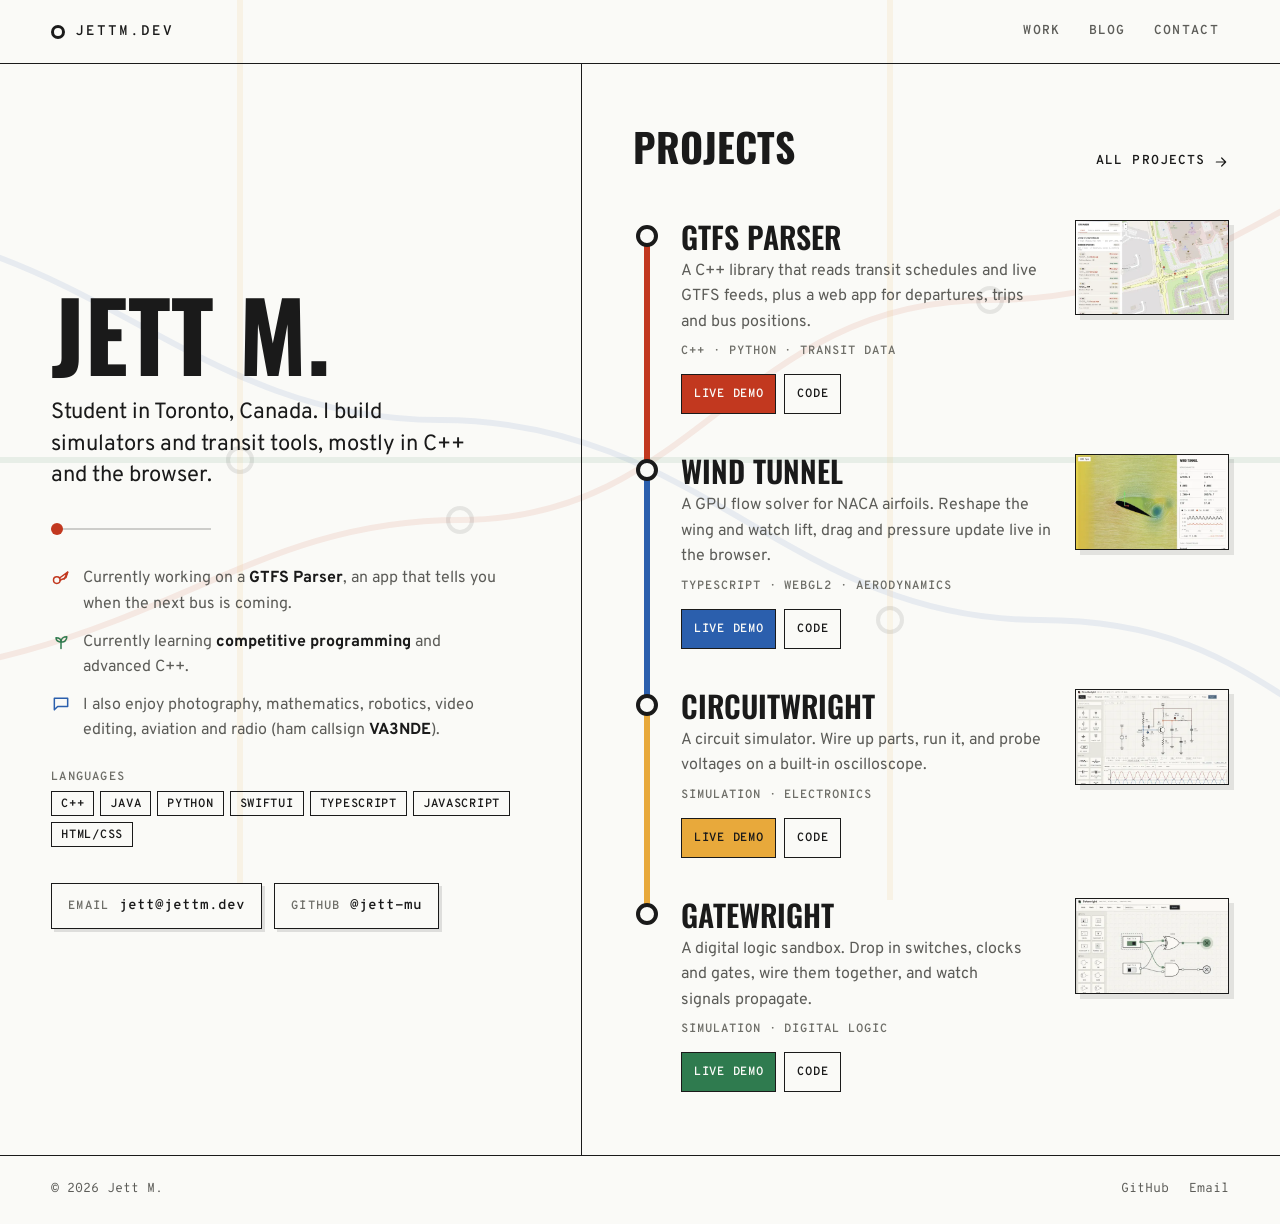
==== commit 0b71e684: "make it animated" ====
--- a/index.html
+++ b/index.html
@@ -23,15 +23,17 @@
 
 <a class="skip-link" href="#main">Skip to content</a>
 
-<svg class="system-map" viewBox="0 0 1600 900" preserveAspectRatio="xMidYMid slice" aria-hidden="true" focusable="false">
-  <path d="M -50 680 C 300 680, 380 520, 620 520 S 900 300, 1150 300 S 1500 120, 1700 120" stroke="#C2381F" stroke-width="6" fill="none"></path>
-  <path d="M -50 220 C 250 220, 340 420, 600 420 S 950 620, 1200 620 S 1450 780, 1700 780" stroke="#2B5FAD" stroke-width="6" fill="none"></path>
-  <path d="M -50 460 L 1700 460" stroke="#2F7B4F" stroke-width="6" fill="none"></path>
-  <path d="M 400 -50 L 400 950 M 1050 -50 L 1050 950" stroke="#E8A93B" stroke-width="6" fill="none"></path>
-  <circle cx="620" cy="520" r="12" fill="#FAFAF7" stroke="#1A1A1A" stroke-width="4"></circle>
-  <circle cx="1150" cy="300" r="12" fill="#FAFAF7" stroke="#1A1A1A" stroke-width="4"></circle>
-  <circle cx="400" cy="460" r="12" fill="#FAFAF7" stroke="#1A1A1A" stroke-width="4"></circle>
-  <circle cx="1050" cy="620" r="12" fill="#FAFAF7" stroke="#1A1A1A" stroke-width="4"></circle>
+<!-- live map: draws itself on load, and the line of the project you're on lights up -->
+<svg class="system-map map-live" id="system-map" viewBox="0 0 1600 900" preserveAspectRatio="xMidYMid slice" aria-hidden="true" focusable="false">
+  <path data-line="red" pathLength="1" style="--d: 0" d="M -50 680 C 300 680, 380 520, 620 520 S 900 300, 1150 300 S 1500 120, 1700 120" stroke="#C2381F" stroke-width="6" fill="none"></path>
+  <path data-line="blue" pathLength="1" style="--d: 1" d="M -50 220 C 250 220, 340 420, 600 420 S 950 620, 1200 620 S 1450 780, 1700 780" stroke="#2B5FAD" stroke-width="6" fill="none"></path>
+  <path data-line="green" pathLength="1" style="--d: 2" d="M -50 460 L 1700 460" stroke="#2F7B4F" stroke-width="6" fill="none"></path>
+  <path data-line="yellow" pathLength="1" style="--d: 3" d="M 400 -50 L 400 950" stroke="#E8A93B" stroke-width="6" fill="none"></path>
+  <path data-line="yellow" pathLength="1" style="--d: 3.5" d="M 1050 -50 L 1050 950" stroke="#E8A93B" stroke-width="6" fill="none"></path>
+  <circle style="--d: 0" cx="620" cy="520" r="12" fill="#FAFAF7" stroke="#1A1A1A" stroke-width="4"></circle>
+  <circle style="--d: 1" cx="1150" cy="300" r="12" fill="#FAFAF7" stroke="#1A1A1A" stroke-width="4"></circle>
+  <circle style="--d: 2" cx="400" cy="460" r="12" fill="#FAFAF7" stroke="#1A1A1A" stroke-width="4"></circle>
+  <circle style="--d: 3" cx="1050" cy="620" r="12" fill="#FAFAF7" stroke="#1A1A1A" stroke-width="4"></circle>
 </svg>
 
 <header class="site-header">
@@ -175,5 +177,31 @@
   </div>
 </footer>
 
+<script>
+(function () {
+  'use strict';
+  const map = document.getElementById('system-map');
+  const stations = document.querySelectorAll('.station');
+  if (!map || !stations.length) return;
+
+  const lineOf = (el) => (el.className.match(/\bline-(\w+)/) || [])[1] || '';
+  let pointed = '';    // line of the project under the pointer or keyboard focus
+
+  // all lines stay equal until a project is hovered or focused
+  function show() {
+    if (pointed) map.dataset.active = pointed;
+    else delete map.dataset.active;
+  }
+
+  stations.forEach((station) => {
+    const line = lineOf(station);
+    station.addEventListener('mouseenter', () => { pointed = line; show(); });
+    station.addEventListener('mouseleave', () => { pointed = ''; show(); });
+    station.addEventListener('focusin', () => { pointed = line; show(); });
+    station.addEventListener('focusout', () => { pointed = ''; show(); });
+  });
+})();
+</script>
+
 </body>
 </html>
--- a/style.css
+++ b/style.css
@@ -106,6 +106,54 @@
   max-width: none;
   opacity: 0.09;
   pointer-events: none;
+}
+
+/* home only: the map is lit per line instead of faded as a whole.
+   Lines rest at the same faintness as other pages; the active
+   project's line (data-active, set by the script) darkens and thickens. */
+.map-live { opacity: 1; }
+
+.map-live path,
+.map-live circle {
+  opacity: 0.09;
+  transition: opacity 500ms var(--ease-out), stroke-width 500ms var(--ease-out);
+}
+
+.map-live[data-active] path { opacity: 0.05; }
+.map-live[data-active] circle { opacity: 0.14; }
+
+.map-live[data-active="red"] path[data-line="red"],
+.map-live[data-active="blue"] path[data-line="blue"],
+.map-live[data-active="green"] path[data-line="green"],
+.map-live[data-active="yellow"] path[data-line="yellow"] {
+  opacity: 0.3;
+  stroke-width: 10px;
+}
+
+/* on load, each line traces in from its start, then its station appears.
+   pathLength="1" on the paths makes the dash maths length-independent;
+   "backwards" fill means nothing lingers once the draw is done */
+@media (prefers-reduced-motion: no-preference) {
+  .map-live path {
+    animation: map-draw 1.6s cubic-bezier(0.65, 0, 0.35, 1) backwards;
+    animation-delay: calc(var(--d, 0) * 220ms);
+  }
+
+  .map-live circle {
+    transform-box: fill-box;
+    transform-origin: center;
+    animation: map-station 500ms var(--ease-out) backwards;
+    animation-delay: calc(var(--d, 0) * 220ms + 1100ms);
+  }
+}
+
+@keyframes map-draw {
+  from { stroke-dasharray: 1; stroke-dashoffset: 1; }
+  to   { stroke-dasharray: 1; stroke-dashoffset: 0; }
+}
+
+@keyframes map-station {
+  from { transform: scale(0); }
 }
 
 .site-header,
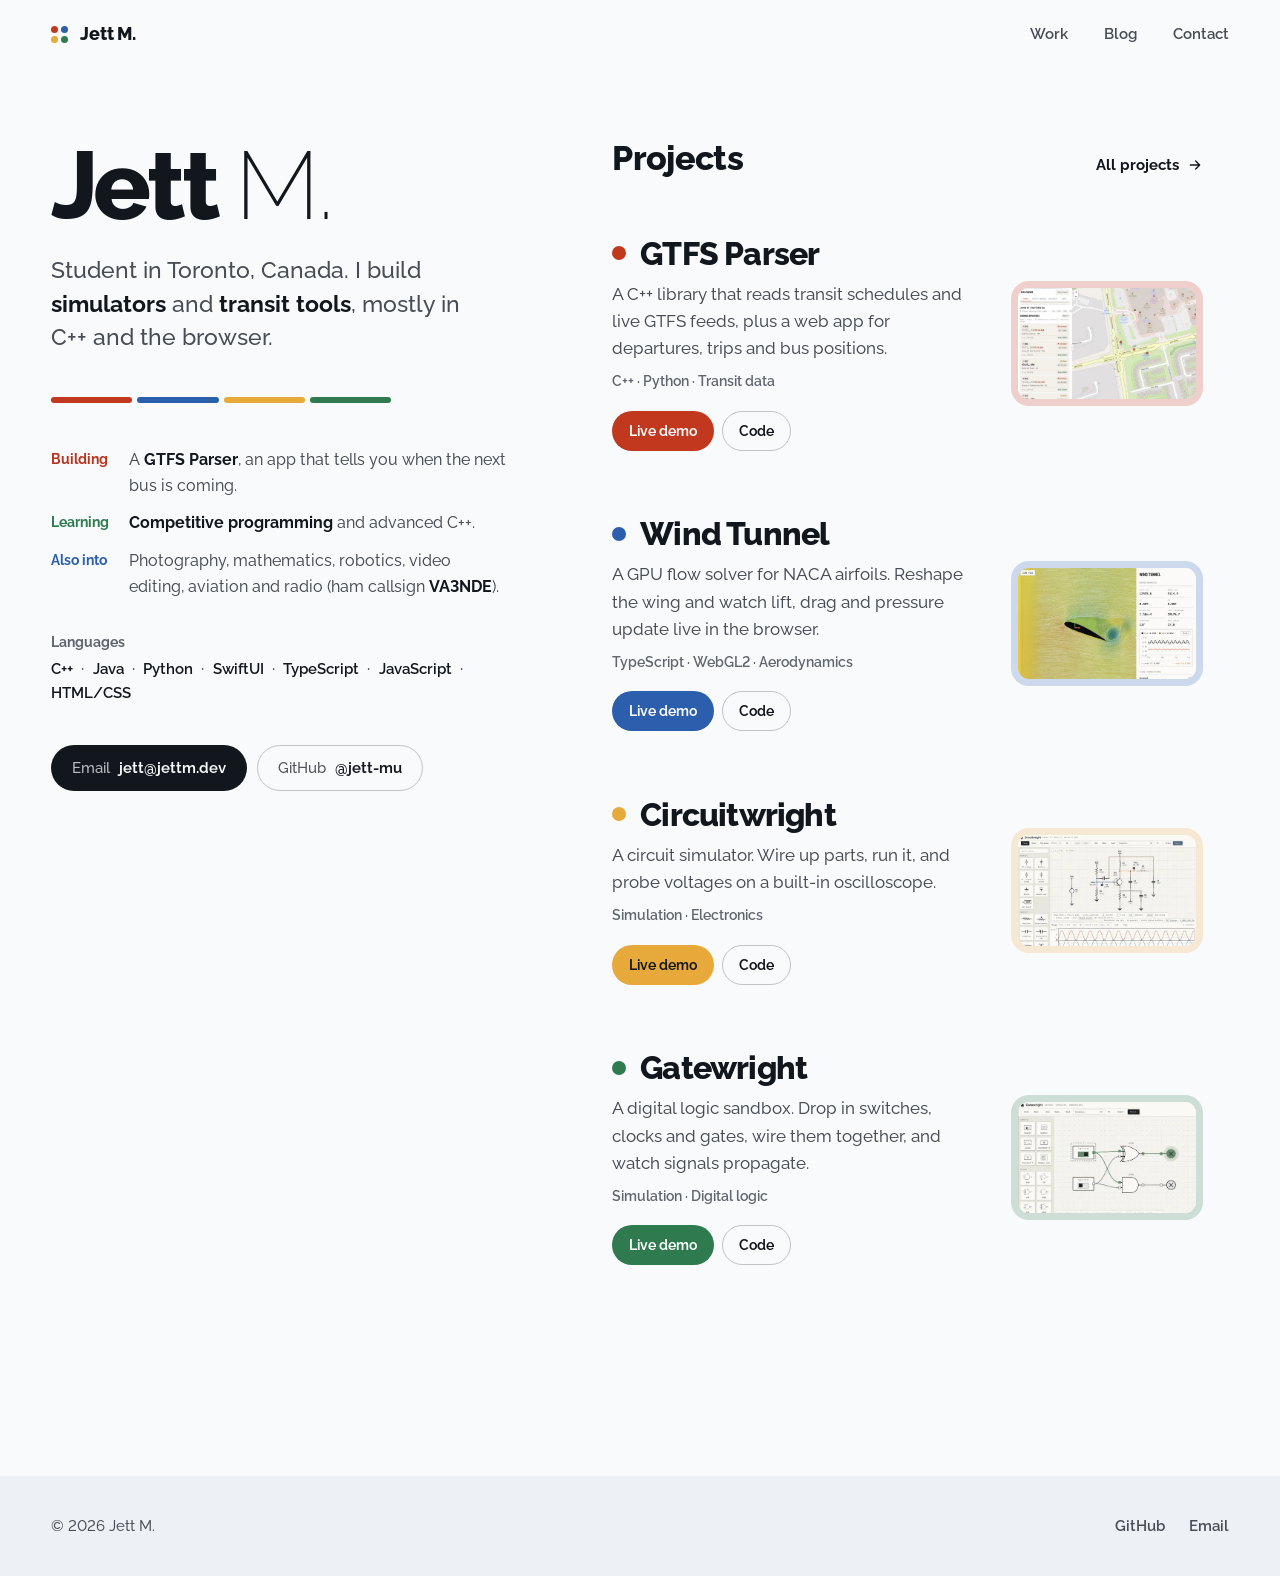
==== commit d7c79cbc: "fixerd sum stuff" ====
--- a/index.html
+++ b/index.html
@@ -5,7 +5,8 @@
 <meta name="viewport" content="width=device-width, initial-scale=1">
 <title>Jett M.</title>
 <meta name="description" content="Jett M., a student in Toronto who builds simulators and transit tools: a GTFS parser, a GPU wind tunnel, and circuit and logic-gate simulators.">
-<meta name="theme-color" content="#FAFAF7">
+<meta name="theme-color" content="#F9FAFC" media="(prefers-color-scheme: light)">
+<meta name="theme-color" content="#111318" media="(prefers-color-scheme: dark)">
 <meta property="og:type" content="website">
 <meta property="og:url" content="https://jettm.dev/">
 <meta property="og:title" content="Jett M.">
@@ -16,28 +17,15 @@
 <link rel="manifest" href="site.webmanifest">
 <link rel="preconnect" href="https://fonts.googleapis.com">
 <link rel="preconnect" href="https://fonts.gstatic.com" crossorigin>
-<link href="https://fonts.googleapis.com/css2?family=Oswald:wght@500;600;700&family=Overpass:ital,wght@0,400;0,600;0,700;1,400&family=Overpass+Mono:wght@400;600;700&display=swap" rel="stylesheet">
+<link href="https://fonts.googleapis.com/css2?family=Raleway:ital,wght@0,100..900;1,100..900&display=swap" rel="stylesheet">
 <link rel="stylesheet" href="style.css">
 </head>
 <body>
 
 <a class="skip-link" href="#main">Skip to content</a>
 
-<!-- live map: draws itself on load, and the line of the project you're on lights up -->
-<svg class="system-map map-live" id="system-map" viewBox="0 0 1600 900" preserveAspectRatio="xMidYMid slice" aria-hidden="true" focusable="false">
-  <path data-line="red" pathLength="1" style="--d: 0" d="M -50 680 C 300 680, 380 520, 620 520 S 900 300, 1150 300 S 1500 120, 1700 120" stroke="#C2381F" stroke-width="6" fill="none"></path>
-  <path data-line="blue" pathLength="1" style="--d: 1" d="M -50 220 C 250 220, 340 420, 600 420 S 950 620, 1200 620 S 1450 780, 1700 780" stroke="#2B5FAD" stroke-width="6" fill="none"></path>
-  <path data-line="green" pathLength="1" style="--d: 2" d="M -50 460 L 1700 460" stroke="#2F7B4F" stroke-width="6" fill="none"></path>
-  <path data-line="yellow" pathLength="1" style="--d: 3" d="M 400 -50 L 400 950" stroke="#E8A93B" stroke-width="6" fill="none"></path>
-  <path data-line="yellow" pathLength="1" style="--d: 3.5" d="M 1050 -50 L 1050 950" stroke="#E8A93B" stroke-width="6" fill="none"></path>
-  <circle style="--d: 0" cx="620" cy="520" r="12" fill="#FAFAF7" stroke="#1A1A1A" stroke-width="4"></circle>
-  <circle style="--d: 1" cx="1150" cy="300" r="12" fill="#FAFAF7" stroke="#1A1A1A" stroke-width="4"></circle>
-  <circle style="--d: 2" cx="400" cy="460" r="12" fill="#FAFAF7" stroke="#1A1A1A" stroke-width="4"></circle>
-  <circle style="--d: 3" cx="1050" cy="620" r="12" fill="#FAFAF7" stroke="#1A1A1A" stroke-width="4"></circle>
-</svg>
-
 <header class="site-header">
-  <a class="wordmark" href="index.html">jettm.dev</a>
+  <a class="wordmark" href="index.html"><span class="mark" aria-hidden="true"><i></i><i></i><i></i><i></i></span>Jett M.</a>
   <nav class="site-nav" aria-label="Primary">
     <a class="line-red" href="projects.html">Work</a>
     <a class="line-blue" href="https://blog.jettm.dev">Blog</a>
@@ -48,45 +36,29 @@
 <main id="main" class="home">
 
   <section class="intro" aria-labelledby="name">
-    <h1 class="intro-name" id="name">Jett M.</h1>
-    <p class="intro-lede">Student in Toronto, Canada. I build simulators and transit tools, mostly in C++ and the browser.</p>
+    <h1 class="intro-name" id="name">Jett <span class="thin">M.</span></h1>
+    <p class="intro-lede">Student in Toronto, Canada. I build <strong>simulators</strong> and <strong>transit tools</strong>, mostly in C++ and the browser.</p>
 
-    <div class="dot-track" aria-hidden="true"></div>
+    <!-- one segment per project; the hovered project's segment stretches -->
+    <div class="band" id="band" aria-hidden="true">
+      <span class="line-red" style="--i: 0"></span>
+      <span class="line-blue" style="--i: 1"></span>
+      <span class="line-yellow" style="--i: 2"></span>
+      <span class="line-green" style="--i: 3"></span>
+    </div>
 
-    <ul class="interests">
-      <li class="line-red">
-        <span class="interest-icon" aria-hidden="true">
-          <svg viewBox="0 0 24 24" fill="none" stroke="currentColor" stroke-width="1.8" stroke-linecap="round" stroke-linejoin="round">
-            <circle cx="7" cy="14.5" r="4"></circle>
-            <path d="M10.2 12 20 5l-2 6.5-7.3 3.2"></path>
-            <path d="M20 5l-4.3 8.5"></path>
-          </svg>
-        </span>
-        <span>Currently working on a <strong>GTFS Parser</strong>, an app that tells you when the next bus is coming.</span>
-      </li>
-      <li class="line-green">
-        <span class="interest-icon" aria-hidden="true">
-          <svg viewBox="0 0 24 24" fill="none" stroke="currentColor" stroke-width="1.8" stroke-linecap="round" stroke-linejoin="round">
-            <path d="M12 21v-8"></path>
-            <path d="M12 13c0-4 3-6 7-6 0 4-3 7-7 6z"></path>
-            <path d="M12 13c0-3.2-2.2-5-6-5 0 3.2 2.4 5.6 6 5z"></path>
-          </svg>
-        </span>
-        <span>Currently learning <strong>competitive programming</strong> and advanced C++.</span>
-      </li>
-      <li class="line-blue">
-        <span class="interest-icon" aria-hidden="true">
-          <svg viewBox="0 0 24 24" fill="none" stroke="currentColor" stroke-width="1.8" stroke-linecap="round" stroke-linejoin="round">
-            <path d="M4 5h16v10H8l-4 4V5z"></path>
-          </svg>
-        </span>
-        <span>I also enjoy photography, mathematics, robotics, video editing, aviation and radio (ham callsign <strong>VA3NDE</strong>).</span>
-      </li>
-    </ul>
+    <dl class="now">
+      <dt class="line-red">Building</dt>
+      <dd>A <strong>GTFS Parser</strong>, an app that tells you when the next bus is coming.</dd>
+      <dt class="line-green">Learning</dt>
+      <dd><strong>Competitive programming</strong> and advanced C++.</dd>
+      <dt class="line-blue">Also into</dt>
+      <dd>Photography, mathematics, robotics, video editing, aviation and radio (ham callsign <strong>VA3NDE</strong>).</dd>
+    </dl>
 
     <div class="skills">
       <span class="skills-label">Languages</span>
-      <ul class="tags">
+      <ul class="inline-list">
         <li>C++</li>
         <li>Java</li>
         <li>Python</li>
@@ -98,71 +70,71 @@
     </div>
 
     <div class="intro-links">
-      <a class="btn line-red" href="mailto:jett@jettm.dev"><span class="btn-tag">EMAIL</span>jett@jettm.dev</a>
-      <a class="btn line-blue" href="https://github.com/jett-mu" target="_blank" rel="noopener"><span class="btn-tag">GITHUB</span>@jett-mu</a>
+      <a class="btn btn-fill" href="mailto:jett@jettm.dev"><span class="btn-label">Email</span>jett@jettm.dev</a>
+      <a class="btn" href="https://github.com/jett-mu" target="_blank" rel="noopener"><span class="btn-label">GitHub</span>@jett-mu</a>
     </div>
   </section>
 
-  <section class="lines" aria-labelledby="lines-title">
-    <div class="lines-head">
-      <h2 class="section-title" id="lines-title">Projects</h2>
+  <section class="work" aria-labelledby="work-title">
+    <div class="work-head">
+      <h2 class="section-title" id="work-title">Projects</h2>
       <a class="text-link" href="projects.html">
         All projects
-        <svg viewBox="0 0 24 24" fill="none" stroke="currentColor" stroke-width="1.8" stroke-linecap="round" stroke-linejoin="round" aria-hidden="true"><path d="M5 12h14M13 6l6 6-6 6"></path></svg>
+        <svg viewBox="0 0 24 24" fill="none" stroke="currentColor" stroke-width="2" stroke-linecap="round" stroke-linejoin="round" aria-hidden="true"><path d="M5 12h14M13 6l6 6-6 6"></path></svg>
       </a>
     </div>
 
-    <ol class="stations">
-      <li class="station line-red" style="--i: 0">
+    <ol class="work-list">
+      <li class="work-item line-red" style="--i: 0">
         <div>
-          <h3 class="station-name"><a href="writeups/gtfs-parser.html">GTFS Parser</a></h3>
-          <p class="station-desc">A C++ library that reads transit schedules and live GTFS feeds, plus a web app for departures, trips and bus positions.</p>
-          <p class="station-meta">C++ · Python · Transit data</p>
-          <div class="station-links">
-            <a class="mini-btn mini-btn-fill" href="https://gtfs.jettm.dev" target="_blank" rel="noopener">Live demo</a>
-            <a class="mini-btn" href="https://github.com/jett-mu/GTFS-Parser" target="_blank" rel="noopener">Code</a>
+          <h3 class="work-name"><span class="dot" aria-hidden="true"></span><a href="writeups/gtfs-parser.html">GTFS Parser</a></h3>
+          <p class="work-desc">A C++ library that reads transit schedules and live GTFS feeds, plus a web app for departures, trips and bus positions.</p>
+          <p class="work-meta">C++ · Python · Transit data</p>
+          <div class="work-links">
+            <a class="btn btn-sm btn-fill" href="https://gtfs.jettm.dev" target="_blank" rel="noopener">Live demo</a>
+            <a class="btn btn-sm" href="https://github.com/jett-mu/GTFS-Parser" target="_blank" rel="noopener">Code</a>
           </div>
         </div>
-        <img class="station-shot" src="assets/gtfs-parser-480.webp" width="480" height="323" alt="" decoding="async">
+        <div class="shot-plate"><img src="assets/gtfs-parser-480.webp" srcset="assets/gtfs-parser-480.webp 480w, assets/gtfs-parser-1200.webp 1200w" sizes="(max-width: 600px) 92vw, 220px" width="480" height="323" alt="" decoding="async"></div>
       </li>
 
-      <li class="station line-blue" style="--i: 1; --shot-pos: right top">
+      <li class="work-item line-blue" style="--i: 1; --shot-pos: right top">
         <div>
-          <h3 class="station-name"><a href="writeups/wind-tunnel.html">Wind Tunnel</a></h3>
-          <p class="station-desc">A GPU flow solver for NACA airfoils. Reshape the wing and watch lift, drag and pressure update live in the browser.</p>
-          <p class="station-meta">TypeScript · WebGL2 · Aerodynamics</p>
-          <div class="station-links">
-            <a class="mini-btn mini-btn-fill" href="https://windtunnel.jettm.dev" target="_blank" rel="noopener">Live demo</a>
-            <a class="mini-btn" href="https://github.com/jett-mu/windTunnel" target="_blank" rel="noopener">Code</a>
+          <h3 class="work-name"><span class="dot" aria-hidden="true"></span><a href="writeups/wind-tunnel.html">Wind Tunnel</a></h3>
+          <p class="work-desc">A GPU flow solver for NACA airfoils. Reshape the wing and watch lift, drag and pressure update live in the browser.</p>
+          <p class="work-meta">TypeScript · WebGL2 · Aerodynamics</p>
+          <div class="work-links">
+            <a class="btn btn-sm btn-fill" href="https://windtunnel.jettm.dev" target="_blank" rel="noopener">Live demo</a>
+            <a class="btn btn-sm" href="https://github.com/jett-mu/windTunnel" target="_blank" rel="noopener">Code</a>
           </div>
         </div>
-        <img class="station-shot" src="assets/wind-tunnel-480.webp" width="480" height="323" alt="" decoding="async">
+        <div class="shot-plate"><img src="assets/wind-tunnel-480.webp" srcset="assets/wind-tunnel-480.webp 480w, assets/wind-tunnel-1200.webp 1200w" sizes="(max-width: 600px) 92vw, 220px" width="480" height="323" alt="" decoding="async"></div>
       </li>
 
-      <li class="station line-yellow" style="--i: 2">
+      <li class="work-item line-yellow" style="--i: 2">
         <div>
-          <h3 class="station-name"><a href="writeups/circuitwright.html">Circuitwright</a></h3>
-          <p class="station-desc">A circuit simulator. Wire up parts, run it, and probe voltages on a built-in oscilloscope.</p>
-          <p class="station-meta">Simulation · Electronics</p>
-          <div class="station-links">
-            <a class="mini-btn mini-btn-fill" href="https://circuitwright.jettm.dev" target="_blank" rel="noopener">Live demo</a>
-            <a class="mini-btn" href="https://github.com/jett-mu/circuitWright" target="_blank" rel="noopener">Code</a>
+          <h3 class="work-name"><span class="dot" aria-hidden="true"></span><a href="writeups/circuitwright.html">Circuitwright</a></h3>
+          <p class="work-desc">A circuit simulator. Wire up parts, run it, and probe voltages on a built-in oscilloscope.</p>
+          <p class="work-meta">Simulation · Electronics</p>
+          <div class="work-links">
+            <a class="btn btn-sm btn-fill" href="https://circuitwright.jettm.dev" target="_blank" rel="noopener">Live demo</a>
+            <a class="btn btn-sm" href="https://github.com/jett-mu/circuitWright" target="_blank" rel="noopener">Code</a>
           </div>
         </div>
-        <img class="station-shot" src="assets/circuitwright-480.webp" width="480" height="323" alt="" decoding="async">
+        <div class="shot-plate"><img src="assets/circuitwright-480.webp" srcset="assets/circuitwright-480.webp 480w, assets/circuitwright-1200.webp 1200w" sizes="(max-width: 600px) 92vw, 220px" width="480" height="323" alt="" decoding="async"></div>
       </li>
 
-      <li class="station line-green" style="--i: 3">
+      <li class="work-item line-green" style="--i: 3">
         <div>
-          <h3 class="station-name"><a href="writeups/gatewright.html">Gatewright</a></h3>
-          <p class="station-desc">A digital logic sandbox. Drop in switches, clocks and gates, wire them together, and watch signals propagate.</p>
-          <p class="station-meta">Simulation · Digital logic</p>
-          <div class="station-links">
-            <a class="mini-btn mini-btn-fill" href="https://gatewright.jettm.dev" target="_blank" rel="noopener">Live demo</a>
-            <a class="mini-btn" href="https://github.com/jett-mu/logicGated" target="_blank" rel="noopener">Code</a>
+          <h3 class="work-name"><span class="dot" aria-hidden="true"></span><a href="writeups/gatewright.html">Gatewright</a></h3>
+          <p class="work-desc">A digital logic sandbox. Drop in switches, clocks and gates, wire them together, and watch signals propagate.</p>
+          <p class="work-meta">Simulation · Digital logic</p>
+          <div class="work-links">
+            <a class="btn btn-sm btn-fill" href="https://gatewright.jettm.dev" target="_blank" rel="noopener">Live demo</a>
+            <a class="btn btn-sm" href="https://github.com/jett-mu/logicGated" target="_blank" rel="noopener">Code</a>
           </div>
         </div>
-        <img class="station-shot" src="assets/gatewright-480.webp" width="480" height="323" alt="" decoding="async">
+        <div class="shot-plate"><img src="assets/gatewright-480.webp" srcset="assets/gatewright-480.webp 480w, assets/gatewright-1200.webp 1200w" sizes="(max-width: 600px) 92vw, 220px" width="480" height="323" alt="" decoding="async"></div>
       </li>
     </ol>
   </section>
@@ -180,25 +152,24 @@
 <script>
 (function () {
   'use strict';
-  const map = document.getElementById('system-map');
-  const stations = document.querySelectorAll('.station');
-  if (!map || !stations.length) return;
+  const band = document.getElementById('band');
+  const items = document.querySelectorAll('.work-item');
+  if (!band || !items.length) return;
 
   const lineOf = (el) => (el.className.match(/\bline-(\w+)/) || [])[1] || '';
-  let pointed = '';    // line of the project under the pointer or keyboard focus
 
-  // all lines stay equal until a project is hovered or focused
-  function show() {
-    if (pointed) map.dataset.active = pointed;
-    else delete map.dataset.active;
+  // all segments stay equal until a project is hovered or focused
+  function show(line) {
+    if (line) band.dataset.active = line;
+    else delete band.dataset.active;
   }
 
-  stations.forEach((station) => {
-    const line = lineOf(station);
-    station.addEventListener('mouseenter', () => { pointed = line; show(); });
-    station.addEventListener('mouseleave', () => { pointed = ''; show(); });
-    station.addEventListener('focusin', () => { pointed = line; show(); });
-    station.addEventListener('focusout', () => { pointed = ''; show(); });
+  items.forEach((item) => {
+    const line = lineOf(item);
+    item.addEventListener('mouseenter', () => show(line));
+    item.addEventListener('mouseleave', () => show(''));
+    item.addEventListener('focusin', () => show(line));
+    item.addEventListener('focusout', () => show(''));
   });
 })();
 </script>
--- a/style.css
+++ b/style.css
@@ -1,49 +1,74 @@
 /* ===========================================================
    jettm.dev shared styles.
-   The site is drawn as a transit system map: paper ground, ink
-   rules, hard offset shadows, and one colored line per project.
-   Oswald is the signage face, Overpass (a Highway Gothic
-   descendant) is for reading, Overpass Mono is for data/labels.
-   The gtfs/ showcase pages reuse the same palette and fonts.
+   One family (Raleway) carries the whole site through weight
+   and size. Four project colors are the identity: each project
+   owns one, and keeps it wherever it appears. Light and dark
+   themes follow the visitor's system setting.
+   The showcase pages add showcase.css on top of this file.
    =========================================================== */
 
 :root {
-  --ink: #1A1A1A;
-  --ink-2: #5C5C58;      /* secondary text, 6.4:1 on paper */
-  --ink-3: #6E6E68;      /* tertiary text, 4.9:1 on paper */
-  --paper: #FAFAF7;
-  --paper-2: #F0F0EA;    /* sunken surfaces */
-  --rule: rgba(26, 26, 26, 0.16);
-
-  /* line colors, one per project; all pass 4.5:1 as text on paper
-     except yellow, which uses --yellow-ink for text */
-  --red: #C2381F;
-  --blue: #2B5FAD;
-  --green: #2F7B4F;
-  --yellow: #E8A93B;
-  --yellow-ink: #8C5A0A;
-
-  --font-display: 'Oswald', 'Arial Narrow', sans-serif;
-  --font-body: 'Overpass', system-ui, sans-serif;
-  --font-mono: 'Overpass Mono', ui-monospace, 'SFMono-Regular', monospace;
+  color-scheme: light dark;
+
+  --bg: oklch(0.985 0.003 255);
+  --surface: oklch(0.955 0.006 255);       /* sunken fills, chips */
+  --raised: oklch(1 0 0);                  /* panels that sit above the page */
+  --ink: oklch(0.2 0.015 260);
+  --ink-2: oklch(0.42 0.015 260);          /* secondary text, ~8:1 on bg */
+  --ink-3: oklch(0.51 0.014 260);          /* tertiary text, ~5.3:1 on bg */
+  --rule: oklch(0.2 0.015 260 / 0.11);
+  --rule-strong: oklch(0.2 0.015 260 / 0.24);
+  --shadow: 0 1px 2px oklch(0.2 0.02 260 / 0.06), 0 12px 32px -12px oklch(0.2 0.02 260 / 0.18);
+
+  /* project colors: fill, text-safe variant, and what sits on the fill */
+  --red: #C2381F;      --red-text: #B8341C;      --on-red: #FFFFFF;
+  --blue: #2B5FAD;     --blue-text: #2B5FAD;     --on-blue: #FFFFFF;
+  --yellow: #E8A93B;   --yellow-text: #8C5A0A;   --on-yellow: oklch(0.2 0.015 260);
+  --green: #2F7B4F;    --green-text: #2F7B4F;    --on-green: #FFFFFF;
+
+  --font: 'Raleway', system-ui, sans-serif;
+  --font-code: ui-monospace,  /* taste-skill-ignore: real code only (.prose code/pre) */
+                'SFMono-Regular', Menlo, Consolas, monospace;
 
   --gutter: clamp(16px, 4vw, 56px);
-  --rail: 6px;
-  --border: 1.5px solid var(--ink);
-  --shadow: 5px 5px 0 rgba(26, 26, 26, 0.10);
-  --shadow-lift: 8px 8px 0 rgba(26, 26, 26, 0.14);
-  --ease-out: cubic-bezier(0.25, 1, 0.5, 1);
-
-  --z-map: 0;
+  --max: 1320px;
+  /* outer margin that lines the header and footer up with the content */
+  --frame: max(var(--gutter), calc((100% - var(--max)) / 2 + var(--gutter)));
+  --radius: 14px;
+  --radius-lg: 22px;
+  --ease-out: cubic-bezier(0.25, 1, 0.5, 1);       /* quart */
+  --ease-out-expo: cubic-bezier(0.16, 1, 0.3, 1);
+
   --z-content: 1;
-  --z-skip: 10;
+  --z-sticky: 20;
+  --z-skip: 50;
+}
+
+@media (prefers-color-scheme: dark) {
+  :root {
+    --bg: oklch(0.17 0.012 260);
+    --surface: oklch(0.215 0.014 260);
+    --raised: oklch(0.205 0.014 260);
+    --ink: oklch(0.95 0.005 260);
+    --ink-2: oklch(0.8 0.01 260);
+    --ink-3: oklch(0.7 0.012 260);
+    --rule: oklch(0.95 0.005 260 / 0.1);
+    --rule-strong: oklch(0.95 0.005 260 / 0.24);
+    --shadow: 0 1px 2px oklch(0 0 0 / 0.3), 0 16px 40px -16px oklch(0 0 0 / 0.6);
+
+    --red: oklch(0.68 0.17 35);      --red-text: oklch(0.75 0.15 35);      --on-red: oklch(0.17 0.012 260);
+    --blue: oklch(0.7 0.12 255);     --blue-text: oklch(0.77 0.11 255);    --on-blue: oklch(0.17 0.012 260);
+    --yellow: oklch(0.82 0.14 80);   --yellow-text: oklch(0.85 0.13 80);   --on-yellow: oklch(0.17 0.012 260);
+    --green: oklch(0.7 0.13 155);    --green-text: oklch(0.77 0.12 155);   --on-green: oklch(0.17 0.012 260);
+  }
 }
 
 /* line assignment: set on any element to color it and its children */
-.line-red    { --line: var(--red);    --line-text: var(--red);        --on-line: var(--paper); }
-.line-blue   { --line: var(--blue);   --line-text: var(--blue);       --on-line: var(--paper); }
-.line-green  { --line: var(--green);  --line-text: var(--green);      --on-line: var(--paper); }
-.line-yellow { --line: var(--yellow); --line-text: var(--yellow-ink); --on-line: var(--ink); }
+.line-red    { --line: var(--red);    --line-text: var(--red-text);    --on-line: var(--on-red); }
+.line-blue   { --line: var(--blue);   --line-text: var(--blue-text);   --on-line: var(--on-blue); }
+.line-yellow { --line: var(--yellow); --line-text: var(--yellow-text); --on-line: var(--on-yellow); }
+.line-green  { --line: var(--green);  --line-text: var(--green-text);  --on-line: var(--on-green); }
+.line-ink    { --line: var(--ink);    --line-text: var(--ink);         --on-line: var(--bg); }
 
 /* ---------- BASE ---------- */
 
@@ -56,15 +81,17 @@
 
 body {
   margin: 0;
-  min-height: 100vh;
   min-height: 100dvh;
   display: flex;
   flex-direction: column;
-  background: var(--paper);
+  background: var(--bg);
   color: var(--ink);
-  font-family: var(--font-body);
-  font-size: 1rem;
+  font-family: var(--font);
+  font-size: 1.0625rem;
+  font-weight: 450;
   line-height: 1.6;
+  /* Raleway defaults to old-style figures; times and IDs read better lining */
+  font-variant-numeric: lining-nums;
   -webkit-font-smoothing: antialiased;
 }
 
@@ -73,88 +100,31 @@
 h1, h2, h3 { margin: 0; text-wrap: balance; }
 p { margin: 0; text-wrap: pretty; }
 
-a { color: var(--blue); text-decoration: none; }
+a { color: var(--blue-text); text-decoration: none; }
 a:hover { color: var(--ink); }
 
 :focus-visible {
-  outline: 2.5px solid var(--ink);
+  outline: 2px solid var(--ink);
   outline-offset: 3px;
-}
-
-::selection { background: var(--ink); color: var(--paper); }
+  border-radius: 6px;
+}
+
+::selection { background: var(--ink); color: var(--bg); }
 
 .skip-link {
   position: absolute;
   top: -100px;
   left: var(--gutter);
   z-index: var(--z-skip);
-  padding: 12px 16px;
+  padding: 12px 18px;
+  border-radius: 999px;
   background: var(--ink);
-  color: var(--paper);
-  font: 600 0.875rem/1 var(--font-mono);
-}
-
-.skip-link:focus { top: 12px; color: var(--paper); }
-
-/* faint system map behind every page */
-.system-map {
-  position: fixed;
-  inset: 0;
-  z-index: var(--z-map);
-  width: 100%;
-  height: 100%;
-  max-width: none;
-  opacity: 0.09;
-  pointer-events: none;
-}
-
-/* home only: the map is lit per line instead of faded as a whole.
-   Lines rest at the same faintness as other pages; the active
-   project's line (data-active, set by the script) darkens and thickens. */
-.map-live { opacity: 1; }
-
-.map-live path,
-.map-live circle {
-  opacity: 0.09;
-  transition: opacity 500ms var(--ease-out), stroke-width 500ms var(--ease-out);
-}
-
-.map-live[data-active] path { opacity: 0.05; }
-.map-live[data-active] circle { opacity: 0.14; }
-
-.map-live[data-active="red"] path[data-line="red"],
-.map-live[data-active="blue"] path[data-line="blue"],
-.map-live[data-active="green"] path[data-line="green"],
-.map-live[data-active="yellow"] path[data-line="yellow"] {
-  opacity: 0.3;
-  stroke-width: 10px;
-}
-
-/* on load, each line traces in from its start, then its station appears.
-   pathLength="1" on the paths makes the dash maths length-independent;
-   "backwards" fill means nothing lingers once the draw is done */
-@media (prefers-reduced-motion: no-preference) {
-  .map-live path {
-    animation: map-draw 1.6s cubic-bezier(0.65, 0, 0.35, 1) backwards;
-    animation-delay: calc(var(--d, 0) * 220ms);
-  }
-
-  .map-live circle {
-    transform-box: fill-box;
-    transform-origin: center;
-    animation: map-station 500ms var(--ease-out) backwards;
-    animation-delay: calc(var(--d, 0) * 220ms + 1100ms);
-  }
-}
-
-@keyframes map-draw {
-  from { stroke-dasharray: 1; stroke-dashoffset: 1; }
-  to   { stroke-dasharray: 1; stroke-dashoffset: 0; }
-}
-
-@keyframes map-station {
-  from { transform: scale(0); }
-}
+  color: var(--bg);
+  font-weight: 700;
+  font-size: 0.9375rem;
+}
+
+.skip-link:focus { top: 12px; color: var(--bg); }
 
 .site-header,
 main,
@@ -168,80 +138,89 @@
 /* ---------- HEADER ---------- */
 
 .site-header {
-  display: flex;
-  align-items: stretch;
+  position: sticky;
+  top: 0;
+  z-index: var(--z-sticky);
+  display: flex;
+  align-items: center;
   justify-content: space-between;
   gap: 16px;
-  min-height: 64px;
-  padding: 0 var(--gutter);
-  border-bottom: var(--border);
+  min-height: 68px;
+  padding: 0 var(--frame);
+  background: var(--bg);
 }
 
 .wordmark {
   display: inline-flex;
   align-items: center;
-  gap: 10px;
-  align-self: center;
-  padding: 10px 0;
-  font: 600 0.875rem/1 var(--font-mono);
-  letter-spacing: 0.14em;
-  text-transform: uppercase;
+  gap: 12px;
+  min-height: 44px;
+  font-weight: 800;
+  font-size: 1.125rem;
+  letter-spacing: -0.01em;
   color: var(--ink);
 }
 
-/* the station dot in the wordmark */
-.wordmark::before {
+/* four dots, one per project color */
+.mark {
+  display: grid;
+  grid-template-columns: repeat(2, 7px);
+  gap: 3px;
+  transition: transform 600ms var(--ease-out-expo);
+}
+
+.mark i {
+  width: 7px;
+  height: 7px;
+  border-radius: 50%;
+}
+
+.mark i:nth-child(1) { background: var(--red); }
+.mark i:nth-child(2) { background: var(--blue); }
+.mark i:nth-child(3) { background: var(--yellow); }
+.mark i:nth-child(4) { background: var(--green); }
+
+.wordmark:hover { color: var(--ink); }
+.wordmark:hover .mark { transform: rotate(90deg); }
+
+.site-nav {
+  display: flex;
+  align-items: center;
+  gap: clamp(0px, 1.2vw, 12px);
+  margin-right: -12px;    /* optical: the last link's text sits on the margin */
+}
+
+.site-nav a {
+  display: inline-flex;
+  align-items: center;
+  gap: 8px;
+  min-height: 44px;
+  padding: 0 12px;
+  border-radius: 999px;
+  font-weight: 600;
+  font-size: 0.9375rem;
+  color: var(--ink-2);
+  transition: color 150ms var(--ease-out), background 150ms var(--ease-out);
+}
+
+/* the page's dot: hidden until hover, shown on the current page */
+.site-nav a::before {
   content: "";
-  flex: none;
-  width: 14px;
-  height: 14px;
+  width: 7px;
+  height: 7px;
+  margin-left: -15px;
   border-radius: 50%;
-  background: var(--paper);
-  border: 3px solid var(--ink);
-  transition: background 200ms var(--ease-out);
-}
-
-.wordmark:hover { color: var(--ink); }
-.wordmark:hover::before { background: var(--red); }
-
-.site-nav {
-  display: flex;
-  align-items: stretch;
-  gap: clamp(0px, 1vw, 8px);
-}
-
-.site-nav a {
-  position: relative;
-  display: inline-flex;
-  align-items: center;
-  padding: 0 10px;
-  font: 600 0.8125rem/1 var(--font-mono);
-  letter-spacing: 0.1em;
-  text-transform: uppercase;
-  color: var(--ink-2);
-  transition: color 150ms var(--ease-out);
+  background: var(--line, var(--ink));
+  opacity: 0;
+  transform: scale(0.4);
+  transition: transform 250ms var(--ease-out-expo), opacity 200ms var(--ease-out), margin 250ms var(--ease-out-expo);
 }
 
 .site-nav a:hover,
 .site-nav a[aria-current="page"] { color: var(--ink); }
 
-/* current page: a short line segment sitting on the header rule */
-.site-nav a::after {
-  content: "";
-  position: absolute;
-  left: 10px;
-  right: 10px;
-  bottom: -1.5px;
-  height: 4px;
-  background: var(--line, var(--ink));
-  transform: scaleX(0);
-  transition: transform 250ms var(--ease-out);
-}
-
-.site-nav a:hover::after { transform: scaleX(1); }
-.site-nav a[aria-current="page"]::after { transform: scaleX(1); }
-
-.site-nav a:focus-visible { outline-offset: -4px; }
+.site-nav a:hover::before,
+.site-nav a[aria-current="page"]::before { opacity: 1; transform: scale(1); margin-left: 0; }
 
 /* ---------- FOOTER ---------- */
 
@@ -251,57 +230,57 @@
   align-items: center;
   justify-content: space-between;
   gap: 8px 24px;
-  padding: 18px var(--gutter);
-  border-top: var(--border);
-  font: 0.8125rem/1.5 var(--font-mono);
-  color: var(--ink-2);
-}
-
-.footer-links { display: flex; gap: 20px; }
-.footer-links a { color: var(--ink-2); padding: 6px 0; }
+  margin-top: clamp(48px, 8vh, 96px);
+  padding: 28px var(--frame);
+  background: var(--surface);
+  font-size: 0.9375rem;
+  color: var(--ink-2);
+}
+
+.footer-links { display: flex; gap: 8px; margin-right: -8px; }
+.footer-links a {
+  display: inline-flex;
+  align-items: center;
+  min-height: 44px;
+  padding: 0 8px;
+  font-weight: 600;
+  color: var(--ink-2);
+}
 .footer-links a:hover { color: var(--ink); }
 
 /* ---------- SHARED TYPE ---------- */
-
-.display {
-  font-family: var(--font-display);
-  font-weight: 700;
-  text-transform: uppercase;
-  letter-spacing: 0;
-  line-height: 0.92;
-}
 
 .page-wrap {
   width: 100%;
-  max-width: 1600px;
+  max-width: var(--max);
   margin: 0 auto;
-  padding: clamp(40px, 7vh, 88px) var(--gutter) clamp(56px, 10vh, 120px);
-}
-
-.page-head { margin-bottom: clamp(32px, 6vh, 64px); }
+  padding: clamp(40px, 8vh, 96px) var(--gutter) clamp(64px, 12vh, 140px);
+}
+
+.page-head { margin-bottom: clamp(48px, 9vh, 104px); }
 
 .page-title {
-  font-family: var(--font-display);
-  font-weight: 700;
-  font-size: clamp(2.75rem, 1.6rem + 4.4vw, 5rem);
-  line-height: 0.92;
-  text-transform: uppercase;
-}
+  font-weight: 800;
+  font-size: clamp(2.75rem, 1.5rem + 4.6vw, 5rem);
+  line-height: 1;
+  letter-spacing: -0.035em;
+}
+
+.page-title .thin { font-weight: 250; letter-spacing: -0.02em; }
 
 .page-lede {
-  max-width: 52ch;
-  margin-top: 18px;
-  font-size: clamp(1.0625rem, 1rem + 0.3vw, 1.25rem);
+  max-width: 48ch;
+  margin-top: 20px;
+  font-size: clamp(1.125rem, 1rem + 0.45vw, 1.375rem);
   line-height: 1.5;
   color: var(--ink-2);
 }
 
 .section-title {
-  font-family: var(--font-display);
-  font-weight: 700;
-  font-size: clamp(1.75rem, 1.35rem + 1.4vw, 2.5rem);
-  line-height: 1;
-  text-transform: uppercase;
+  font-weight: 800;
+  font-size: clamp(1.625rem, 1.3rem + 1vw, 2.125rem);
+  line-height: 1.1;
+  letter-spacing: -0.02em;
 }
 
 .text-link {
@@ -309,115 +288,89 @@
   align-items: center;
   gap: 8px;
   min-height: 44px;
-  font: 600 0.8125rem/1 var(--font-mono);
-  letter-spacing: 0.08em;
-  text-transform: uppercase;
+  font-weight: 700;
+  font-size: 0.9375rem;
   color: var(--ink);
 }
 
-.text-link svg { width: 16px; height: 16px; transition: transform 200ms var(--ease-out); }
-.text-link:hover { color: var(--blue); }
-.text-link:hover svg { transform: translateX(3px); }
+.text-link svg { width: 16px; height: 16px; transition: transform 250ms var(--ease-out); }
+.text-link:hover { color: var(--line-text, var(--blue-text)); }
+.text-link:hover svg { transform: translateX(4px); }
 
 .back-link {
   display: inline-flex;
   align-items: center;
   gap: 8px;
   min-height: 44px;
-  margin-bottom: 12px;
-  font: 600 0.8125rem/1 var(--font-mono);
-  letter-spacing: 0.08em;
-  text-transform: uppercase;
-  color: var(--ink-2);
-}
-
-.back-link svg { width: 16px; height: 16px; transition: transform 200ms var(--ease-out); }
+  margin-bottom: clamp(16px, 3vh, 28px);
+  font-weight: 600;
+  font-size: 0.9375rem;
+  color: var(--ink-2);
+}
+
+.back-link svg { width: 16px; height: 16px; transition: transform 250ms var(--ease-out); }
 .back-link:hover { color: var(--ink); }
-.back-link:hover svg { transform: translateX(-3px); }
+.back-link:hover svg { transform: translateX(-4px); }
+
+/* project color dot, used beside project names */
+.dot {
+  flex: none;
+  display: inline-block;
+  width: 0.5em;
+  height: 0.5em;
+  border-radius: 50%;
+  background: var(--line);
+}
 
 /* ---------- BUTTONS ---------- */
 
 .btn {
   display: inline-flex;
   align-items: center;
-  gap: 10px;
+  gap: 9px;
   min-height: 46px;
-  padding: 0 16px;
-  font: 600 0.875rem/1 var(--font-mono);
+  padding: 0 20px;
+  border-radius: 999px;
+  font: 650 0.9375rem/1 var(--font);
   color: var(--ink);
-  background: var(--paper);
-  border: var(--border);
-  box-shadow: 3px 3px 0 rgba(26, 26, 26, 0.12);
+  background: transparent;
+  border: 1.5px solid var(--rule-strong);
   white-space: nowrap;
-  transition: transform 200ms var(--ease-out), box-shadow 200ms var(--ease-out),
-              background 150ms var(--ease-out), color 150ms var(--ease-out);
+  transition: background 200ms var(--ease-out), border-color 200ms var(--ease-out),
+              color 200ms var(--ease-out), transform 200ms var(--ease-out);
 }
 
 .btn:hover {
-  transform: translate(-2px, -2px);
-  box-shadow: 5px 5px 0 rgba(26, 26, 26, 0.16);
+  color: var(--ink);
+  border-color: var(--ink);
+  background: var(--surface);
+}
+
+.btn:active { transform: scale(0.97); }
+
+.btn-fill {
+  color: var(--on-line, var(--bg));
   background: var(--line, var(--ink));
-  color: var(--on-line, var(--paper));
-}
-
-.btn:active { transform: translate(0, 0); box-shadow: 1px 1px 0 rgba(26, 26, 26, 0.16); }
-
-.btn-tag {
-  font-size: 0.75rem;
-  letter-spacing: 0.1em;
-  color: var(--ink-3);
-  transition: color 150ms var(--ease-out);
-}
-
-.btn:hover .btn-tag { color: inherit; }
-
-.btn-fill {
-  background: var(--line, var(--ink));
-  color: var(--on-line, var(--paper));
-}
-
-.btn-fill:hover { background: var(--ink); color: var(--paper); }
+  border-color: transparent;
+}
+
+.btn-fill:hover {
+  color: var(--on-line, var(--bg));
+  background: color-mix(in oklab, var(--line, var(--ink)) 86%, var(--ink));
+  border-color: transparent;
+}
 
 .btn svg { width: 16px; height: 16px; flex: none; }
 
-/* small square buttons used inside project listings */
-.mini-btn {
-  display: inline-flex;
-  align-items: center;
-  gap: 7px;
-  min-height: 40px;
-  padding: 0 12px;
-  font: 600 0.75rem/1 var(--font-mono);
-  letter-spacing: 0.06em;
-  text-transform: uppercase;
-  color: var(--ink);
-  background: var(--paper);
-  border: var(--border);
-  transition: background 150ms var(--ease-out), color 150ms var(--ease-out);
-}
-
-.mini-btn svg { width: 13px; height: 13px; flex: none; }
-.mini-btn:hover { background: var(--ink); color: var(--paper); }
-
-.mini-btn-fill { background: var(--line); color: var(--on-line); }
-.mini-btn-fill:hover { background: var(--ink); color: var(--paper); }
+.btn-label {
+  font-weight: 500;
+  opacity: 0.72;
+}
+
+.btn-sm { min-height: 40px; padding: 0 16px; font-size: 0.875rem; }
 
 @media (pointer: coarse) {
-  .mini-btn { min-height: 44px; }
-}
-
-/* circular route bullet, as on a transit map legend */
-.route-bullet {
-  flex: none;
-  display: inline-grid;
-  place-items: center;
-  width: 36px;
-  height: 36px;
-  border-radius: 50%;
-  background: var(--line);
-  color: var(--on-line);
-  font: 700 0.75rem/1 var(--font-mono);
-  letter-spacing: 0.02em;
+  .btn-sm { min-height: 44px; }
 }
 
 .tags {
@@ -433,447 +386,407 @@
   display: inline-flex;
   align-items: center;
   gap: 6px;
-  padding: 6px 9px 5px;
-  font: 600 0.75rem/1 var(--font-mono);
-  letter-spacing: 0.06em;
-  text-transform: uppercase;
-  color: var(--ink-2);
-  border: 1.5px solid var(--rule);
-}
-
-.tags .tag-flag { color: var(--green); border-color: var(--green); }
-.tags .tag-flag svg { width: 13px; height: 13px; flex: none; }
+  padding: 6px 12px;
+  border-radius: 999px;
+  font-weight: 600;
+  font-size: 0.8125rem;
+  line-height: 1.2;
+  color: var(--ink-2);
+  background: var(--surface);
+}
+
+.tags .tag-flag { color: var(--green-text); background: color-mix(in oklab, var(--green) 12%, transparent); }
+.tags .tag-flag svg { width: 14px; height: 14px; flex: none; }
 
 /* ---------- HOME ---------- */
 
 .home {
   display: grid;
-  grid-template-columns: minmax(0, 1fr) minmax(0, 1.2fr);
+  grid-template-columns: minmax(0, 5fr) minmax(0, 7fr);
+  gap: clamp(40px, 6vw, 112px);
+  max-width: var(--max);
+  margin: 0 auto;
+  padding: clamp(40px, 8vh, 96px) var(--gutter) clamp(64px, 12vh, 140px);
 }
 
 .intro {
-  display: flex;
-  flex-direction: column;
-  justify-content: center;
-  padding: clamp(40px, 8vh, 96px) var(--gutter);
-  border-right: var(--border);
+  position: sticky;
+  top: calc(68px + clamp(24px, 6vh, 64px));
+  align-self: start;
 }
 
 .intro-name {
-  font-family: var(--font-display);
-  font-weight: 700;
-  font-size: clamp(3.5rem, 2rem + 5.2vw, 6rem);
-  line-height: 0.9;
-  text-transform: uppercase;
-}
+  font-weight: 800;
+  font-size: clamp(3.5rem, 2rem + 5.4vw, 6rem);
+  line-height: 0.95;
+  letter-spacing: -0.04em;
+}
+
+.intro-name .thin { font-weight: 200; letter-spacing: -0.02em; }
 
 .intro-lede {
   max-width: 30ch;
-  margin-top: 20px;
-  font-size: clamp(1.125rem, 1rem + 0.5vw, 1.375rem);
+  margin-top: 22px;
+  font-size: clamp(1.1875rem, 1rem + 0.6vw, 1.4375rem);
+  font-weight: 500;
   line-height: 1.45;
-}
-
-/* the red dot that shuttles along a short track, also on the gtfs showcase */
-.dot-track {
-  position: relative;
-  width: 160px;
-  height: 2px;
-  margin: clamp(24px, 4vh, 36px) 0;
-  background: rgba(26, 26, 26, 0.2);
-}
-
-.dot-track::after {
-  content: "";
-  position: absolute;
-  top: -5px;
-  left: 0;
-  width: 12px;
-  height: 12px;
-  border-radius: 50%;
-  background: var(--red);
-  animation: dot-travel 3.2s cubic-bezier(0.65, 0, 0.35, 1) infinite alternate;
-}
-
-@keyframes dot-travel {
-  to { transform: translateX(148px); }
-}
-
-.interests {
+  color: var(--ink-2);
+}
+
+.intro-lede strong { font-weight: 700; color: var(--ink); }
+
+/* four segments, one per project. The hovered project's segment
+   stretches; the script sets data-active on .band */
+.band {
+  display: flex;
+  gap: 5px;
+  max-width: 340px;
+  height: 6px;
+  margin: clamp(28px, 5vh, 44px) 0;
+}
+
+.band span {
+  flex: 1 1 0;
+  border-radius: 3px;
+  background: var(--line);
+  transform-origin: left;
+  transition: flex-grow 700ms var(--ease-out-expo), opacity 400ms var(--ease-out);
+}
+
+.band[data-active] span { opacity: 0.28; }
+
+.band[data-active="red"] .line-red,
+.band[data-active="blue"] .line-blue,
+.band[data-active="yellow"] .line-yellow,
+.band[data-active="green"] .line-green { flex-grow: 5; opacity: 1; }
+
+@media (prefers-reduced-motion: no-preference) {
+  .band span {
+    animation: band-in 900ms var(--ease-out-expo) backwards;
+    animation-delay: calc(var(--i, 0) * 110ms + 150ms);
+  }
+}
+
+@keyframes band-in {
+  from { transform: scaleX(0); }
+}
+
+.now {
+  margin: 0;
+  display: grid;
+  grid-template-columns: auto minmax(0, 1fr);
+  gap: 12px 20px;
+  max-width: 46ch;
+  font-size: 1rem;
+  color: var(--ink-2);
+}
+
+.now dt {
+  font-weight: 700;
+  font-size: 0.875rem;
+  line-height: 1.85;
+  color: var(--line-text);
+}
+
+.now dd { margin: 0; }
+.now strong { font-weight: 700; color: var(--ink); }
+
+.skills {
+  margin-top: clamp(22px, 3.5vh, 32px);
+  display: flex;
+  flex-wrap: wrap;
+  align-items: baseline;
+  gap: 4px 20px;
+}
+
+.skills-label {
+  font-weight: 700;
+  font-size: 0.875rem;
+  color: var(--ink-3);
+}
+
+.inline-list {
   list-style: none;
   margin: 0;
   padding: 0;
-  max-width: 46ch;
-  display: flex;
-  flex-direction: column;
-  gap: 12px;
-  color: var(--ink-2);
-}
-
-.interests li {
-  display: flex;
-  align-items: flex-start;
-  gap: 12px;
-}
-
-.interests strong { font-weight: 700; color: var(--ink); }
-
-.interest-icon {
-  flex: none;
-  width: 20px;
-  height: 20px;
-  margin-top: 0.1em;
-  color: var(--line);
-}
-
-.interest-icon svg { width: 100%; height: 100%; }
-
-.skills {
-  margin-top: clamp(20px, 3vh, 28px);
   display: flex;
   flex-wrap: wrap;
-  align-items: center;
-  gap: 8px 12px;
-}
-
-.skills-label {
-  font: 600 0.75rem/1 var(--font-mono);
-  letter-spacing: 0.1em;
-  text-transform: uppercase;
+  font-weight: 600;
+  font-size: 0.9375rem;
+}
+
+.inline-list li:not(:last-child)::after {
+  content: "·";
+  padding: 0 0.55em;
   color: var(--ink-3);
 }
 
-.skills .tags li { color: var(--ink); border-color: var(--ink); }
-
 .intro-links {
   display: flex;
   flex-wrap: wrap;
-  gap: 12px;
-  margin-top: clamp(24px, 4vh, 36px);
-}
-
-.lines {
-  display: flex;
-  flex-direction: column;
-  justify-content: center;
-  padding: clamp(40px, 7vh, 88px) var(--gutter);
-}
-
-.lines-head {
+  gap: 10px;
+  margin-top: clamp(28px, 4.5vh, 40px);
+}
+
+.work-head {
   display: flex;
   align-items: baseline;
   justify-content: space-between;
   gap: 16px;
-  margin-bottom: clamp(24px, 4vh, 36px);
-}
-
-/* the strip map: each project is a stop, joined by its own line color */
-.stations {
+  margin-bottom: clamp(12px, 2vh, 20px);
+  padding: 0 clamp(16px, 2vw, 28px);
+}
+
+.work-list {
   list-style: none;
   margin: 0;
   padding: 0;
-}
-
-.station {
-  position: relative;
+  display: flex;
+  flex-direction: column;
+  gap: 4px;
+}
+
+.work-item {
   display: grid;
-  grid-template-columns: minmax(0, 1fr) auto;
-  align-items: start;
-  gap: 24px;
-  padding: 0 0 clamp(28px, 4.5vh, 40px) 48px;
-}
-
-.station:last-child { padding-bottom: 0; }
-
-/* segment from this stop's center to the next stop's center */
-.station::before {
-  content: "";
-  position: absolute;
-  left: 11px;
-  top: 16px;
-  bottom: -16px;
-  width: var(--rail);
-  background: var(--line);
-  transform-origin: top;
-}
-
-.station:last-child::before { display: none; }
-
-/* the stop itself */
-.station::after {
-  content: "";
-  position: absolute;
-  left: 3px;
-  top: 5px;
-  width: 22px;
-  height: 22px;
-  border-radius: 50%;
-  background: var(--paper);
-  border: 4px solid var(--ink);
-  transition: background 200ms var(--ease-out), transform 200ms var(--ease-out);
-}
-
-.station:hover::after,
-.station:focus-within::after {
-  background: var(--line);
-  transform: scale(1.12);
-}
-
-.station-name {
-  font-family: var(--font-display);
+  grid-template-columns: minmax(0, 1fr) clamp(150px, 15vw, 220px);
+  align-items: center;
+  gap: clamp(20px, 3vw, 40px);
+  padding: clamp(20px, 2.4vw, 32px) clamp(16px, 2vw, 28px);
+  border-radius: var(--radius-lg);
+  transition: background 350ms var(--ease-out);
+}
+
+.work-item:hover,
+.work-item:focus-within { background: color-mix(in oklab, var(--line) 9%, transparent); }
+
+.work-name {
+  display: flex;
+  align-items: center;
+  gap: 14px;
+  font-weight: 800;
+  font-size: clamp(1.5rem, 1.2rem + 1vw, 2.125rem);
+  line-height: 1.1;
+  letter-spacing: -0.025em;
+}
+
+.work-name .dot { width: 14px; height: 14px; }
+.work-name a { color: var(--ink); }
+.work-name a:hover { color: var(--line-text); }
+
+.work-desc {
+  max-width: 52ch;
+  margin-top: 10px;
+  color: var(--ink-2);
+}
+
+.work-meta {
+  margin-top: 8px;
   font-weight: 600;
-  font-size: clamp(1.5rem, 1.25rem + 0.8vw, 1.875rem);
-  line-height: 1.1;
-  text-transform: uppercase;
-}
-
-.station-name a { color: var(--ink); }
-.station-name a:hover { color: var(--line-text); }
-
-.station-desc {
-  max-width: 54ch;
-  margin-top: 6px;
-  color: var(--ink-2);
-}
-
-.station-meta {
-  margin-top: 8px;
-  font: 600 0.75rem/1.4 var(--font-mono);
-  letter-spacing: 0.08em;
-  text-transform: uppercase;
+  font-size: 0.875rem;
   color: var(--ink-3);
 }
 
-.station-links {
+.work-links {
   display: flex;
   flex-wrap: wrap;
   gap: 8px;
-  margin-top: 14px;
-}
-
-.station-shot {
-  width: clamp(132px, 12vw, 188px);
+  margin-top: 18px;
+}
+
+/* screenshot on a plate of the project's color */
+.shot-plate {
+  padding: 7px;
+  border-radius: 18px;
+  background: color-mix(in oklab, var(--line) 22%, transparent);
+  transition: background 350ms var(--ease-out), transform 500ms var(--ease-out-expo);
+}
+
+.shot-plate img {
+  width: 100%;
+  height: auto;
   aspect-ratio: 16 / 10;
-  height: auto;
   object-fit: cover;
   object-position: var(--shot-pos, left top);
-  border: var(--border);
-  box-shadow: var(--shadow);
-  background: var(--paper-2);
-  transition: transform 250ms var(--ease-out), box-shadow 250ms var(--ease-out);
-}
-
-.station:hover .station-shot {
-  transform: translate(-2px, -2px);
-  box-shadow: var(--shadow-lift);
-}
-
-/* "backwards", not "both": a filled end state would pin transform
-   and block the hover scale on the stop */
+  border-radius: 11px;
+  background: var(--surface);
+}
+
+.work-item:hover .shot-plate {
+  background: var(--line);
+  transform: rotate(-1.5deg) scale(1.03);
+}
+
 @media (prefers-reduced-motion: no-preference) {
-  .station::before {
-    animation: rail-draw 700ms var(--ease-out) backwards;
-    animation-delay: calc(var(--i, 0) * 140ms + 200ms);
+  .work-item {
+    animation: rise 800ms var(--ease-out-expo) backwards;
+    animation-delay: calc(var(--i, 0) * 90ms + 250ms);
   }
-
-  .station::after {
-    animation: stop-in 450ms var(--ease-out) backwards;
-    animation-delay: calc(var(--i, 0) * 140ms);
-  }
-}
-
-@keyframes rail-draw {
-  from { transform: scaleY(0); }
-}
-
-@keyframes stop-in {
-  from { transform: scale(0.3); }
+}
+
+@keyframes rise {
+  from { opacity: 0; transform: translateY(18px); }
 }
 
 /* ---------- PROJECTS PAGE ---------- */
 
-.project-grid {
+.features {
   list-style: none;
   margin: 0;
   padding: 0;
+  display: flex;
+  flex-direction: column;
+  gap: clamp(72px, 13vh, 152px);
+}
+
+.feature {
   display: grid;
-  grid-template-columns: repeat(auto-fill, minmax(min(100%, 340px), 1fr));
-  gap: clamp(20px, 2.5vw, 32px);
-}
-
-.project {
-  display: flex;
-  flex-direction: column;
-  background: var(--paper);
-  border: var(--border);
-  box-shadow: var(--shadow);
-  transition: transform 250ms var(--ease-out), box-shadow 250ms var(--ease-out);
-}
-
-.project:hover,
-.project:focus-within {
-  transform: translate(-3px, -3px);
-  box-shadow: var(--shadow-lift);
-}
-
-.project-shot {
+  grid-template-columns: minmax(0, 7fr) minmax(0, 5fr);
+  align-items: center;
+  gap: clamp(32px, 5.5vw, 96px);
+}
+
+.feature:nth-child(even) { grid-template-columns: minmax(0, 5fr) minmax(0, 7fr); }
+.feature:nth-child(even) .feature-media { order: 2; }
+
+.feature-media {
   position: relative;
+  padding: clamp(18px, 3.4vw, 48px);
+  border-radius: clamp(18px, 2vw, 28px);
+  background: var(--line);
+  overflow: hidden;
+}
+
+/* a faint ring echoing the color dot, sitting behind the screenshot */
+.feature-media::before {
+  content: "";
+  position: absolute;
+  width: 70%;
+  aspect-ratio: 1;
+  right: -18%;
+  bottom: -38%;
+  border-radius: 50%;
+  border: clamp(18px, 3vw, 40px) solid color-mix(in oklab, var(--on-line) 14%, transparent);
+  transition: transform 900ms var(--ease-out-expo);
+}
+
+.feature:nth-child(even) .feature-media::before { right: auto; left: -18%; }
+
+.feature-media img {
+  position: relative;
+  width: 100%;
+  height: auto;
   aspect-ratio: 16 / 10;
-  overflow: hidden;
-  background: var(--paper-2);
-  border-bottom: var(--rail) solid var(--line);
-}
-
-.project-shot img {
-  width: 100%;
-  height: 100%;
   object-fit: cover;
   object-position: var(--shot-pos, left top);
-  transition: transform 500ms var(--ease-out);
-}
-
-.project:hover .project-shot img { transform: scale(1.03); }
-
-.project-body {
-  flex: 1;
-  display: flex;
-  flex-direction: column;
-  gap: 12px;
-  padding: 20px 20px 22px;
-}
-
-.project-head {
-  display: flex;
-  align-items: center;
-  gap: 12px;
-}
-
-.project-title {
-  font-family: var(--font-display);
-  font-weight: 600;
-  font-size: 1.625rem;
-  line-height: 1.1;
-  text-transform: uppercase;
-}
-
-.project-title a { color: var(--ink); }
-.project-title a:hover { color: var(--line-text); }
-
-.project-desc { color: var(--ink-2); }
-
-/* tags sit at the bottom so cards in a row line up */
-.project-body .tags { margin-top: auto; padding-top: 4px; }
-
-.project-actions {
-  display: grid;
-  grid-auto-flow: column;
-  grid-auto-columns: 1fr;
-  border-top: var(--border);
-}
-
-.action {
-  display: flex;
-  align-items: center;
-  justify-content: center;
-  gap: 7px;
-  min-height: 48px;
-  padding: 0 8px;
-  font: 600 0.75rem/1 var(--font-mono);
-  letter-spacing: 0.06em;
-  text-transform: uppercase;
-  color: var(--ink);
-  border-right: var(--border);
-  transition: background 150ms var(--ease-out), color 150ms var(--ease-out);
-}
-
-.action:last-child { border-right: none; }
-.action svg { width: 13px; height: 13px; flex: none; }
-.action:hover { background: var(--ink); color: var(--paper); }
-
-.action-primary { background: var(--line); color: var(--on-line); }
-.action-primary:hover { background: var(--ink); color: var(--paper); }
-
-.project-read {
-  display: flex;
-  align-items: center;
-  justify-content: space-between;
-  gap: 12px;
-  min-height: 48px;
-  padding: 0 20px;
-  font: 600 0.75rem/1 var(--font-mono);
-  letter-spacing: 0.06em;
-  text-transform: uppercase;
-  color: var(--paper);
-  background: var(--ink);
-  transition: background 150ms var(--ease-out), color 150ms var(--ease-out);
-}
-
-.project-read svg { width: 16px; height: 16px; flex: none; transition: transform 200ms var(--ease-out); }
-.project-read:hover { background: var(--line); color: var(--on-line); }
-.project-read:hover svg { transform: translateX(3px); }
-
-.action:focus-visible,
-.project-read:focus-visible {
-  outline-color: currentColor;
-  outline-offset: -6px;
-}
+  border-radius: 10px;
+  background: var(--surface);
+  transition: transform 700ms var(--ease-out-expo);
+}
+
+.feature:hover .feature-media img { transform: translateY(-6px) scale(1.012); }
+.feature:hover .feature-media::before { transform: scale(1.08) rotate(8deg); }
+
+.feature-title {
+  display: flex;
+  align-items: center;
+  gap: 16px;
+  font-weight: 800;
+  font-size: clamp(2rem, 1.4rem + 2.2vw, 3.25rem);
+  line-height: 1.02;
+  letter-spacing: -0.035em;
+}
+
+.feature-title .dot { width: 16px; height: 16px; }
+.feature-title a { color: var(--ink); }
+.feature-title a:hover { color: var(--line-text); }
+
+.feature-desc {
+  max-width: 44ch;
+  margin-top: 16px;
+  font-size: 1.125rem;
+  color: var(--ink-2);
+}
+
+.feature .tags { margin-top: 20px; }
+
+.feature-actions {
+  display: flex;
+  flex-wrap: wrap;
+  gap: 10px;
+  margin-top: 28px;
+}
+
+.feature .text-link { margin-top: 10px; }
 
 /* ---------- WRITE-UP PAGES ---------- */
 
 .writeup { max-width: 920px; margin-left: 0; }
 
 .writeup-head {
-  display: grid;
-  grid-template-columns: auto minmax(0, 1fr);
-  column-gap: 18px;
-  align-items: center;
-  padding-bottom: clamp(28px, 5vh, 44px);
-  margin-bottom: clamp(28px, 5vh, 44px);
-  border-bottom: var(--rail) solid var(--line);
-}
-
-.writeup-head .route-bullet { width: 48px; height: 48px; font-size: 0.875rem; }
-.writeup-head .page-lede,
-.writeup-head .tags,
-.writeup-links { grid-column: 1 / -1; }
-.writeup-head .tags { margin-top: 20px; }
+  margin-bottom: clamp(48px, 9vh, 88px);
+}
+
+.writeup-head .page-title {
+  display: flex;
+  align-items: center;
+  gap: clamp(14px, 1.6vw, 22px);
+}
+
+.writeup-head .page-title .dot { width: 0.28em; height: 0.28em; }
+.writeup-head .tags { margin-top: 24px; }
 
 .writeup-links {
   display: flex;
   flex-wrap: wrap;
-  gap: 12px;
-  margin-top: 24px;
+  gap: 10px;
+  margin-top: 28px;
 }
 
 /* long-form text */
 .prose {
   max-width: 68ch;
-  font-size: 1.0625rem;
-  line-height: 1.7;
+  font-size: 1.125rem;
+  line-height: 1.75;
+}
+
+.prose:empty {
+  display: flex;
+  align-items: center;
+  gap: 14px;
+  padding: 20px 24px;
+  border-radius: var(--radius);
+  background: var(--surface);
 }
 
 .prose:empty::before {
-  content: "Write-up coming soon.";
-  font: 600 0.8125rem/1 var(--font-mono);
-  letter-spacing: 0.08em;
-  text-transform: uppercase;
-  color: var(--ink-3);
+  content: "";
+  flex: none;
+  width: 10px;
+  height: 10px;
+  border-radius: 50%;
+  background: var(--line, var(--ink-3));
+}
+
+.prose:empty::after {
+  content: "Write-up coming soon. The live demo and code are ready now.";
+  font-weight: 600;
+  font-size: 1rem;
+  color: var(--ink-2);
 }
 
 .prose > * + * { margin-top: 1.1em; }
 
 .prose h2 {
   margin-top: 2.2em;
-  font-family: var(--font-display);
-  font-weight: 600;
-  font-size: 1.75rem;
-  line-height: 1.1;
-  text-transform: uppercase;
+  font-weight: 800;
+  font-size: 1.875rem;
+  line-height: 1.15;
+  letter-spacing: -0.025em;
 }
 
 .prose h3 {
   margin-top: 1.8em;
-  font-size: 1.1875rem;
+  font-size: 1.25rem;
   font-weight: 700;
   line-height: 1.3;
 }
@@ -882,70 +795,76 @@
 .prose h3 + * { margin-top: 0.6em; }
 
 .prose a {
+  color: var(--line-text, var(--blue-text));
   text-decoration: underline;
   text-decoration-thickness: 1.5px;
   text-underline-offset: 0.18em;
 }
 
+.prose a:hover { color: var(--ink); }
+
 .prose ul,
 .prose ol { padding-left: 1.4em; }
 .prose li + li { margin-top: 0.35em; }
-.prose li::marker { color: var(--ink-3); }
+.prose li::marker { color: var(--line, var(--ink-3)); }
 
 .prose code {
-  font-family: var(--font-mono);
-  font-size: 0.875em;
-  padding: 0.1em 0.35em;
-  background: var(--paper-2);
-  border: 1px solid var(--rule);
+  font-family: var(--font-code);
+  font-size: 0.85em;
+  padding: 0.12em 0.4em;
+  border-radius: 6px;
+  background: var(--surface);
 }
 
 .prose pre {
   overflow-x: auto;
-  padding: 18px 20px;
-  font: 0.875rem/1.6 var(--font-mono);
-  color: var(--paper);
-  background: var(--ink);
-  box-shadow: var(--shadow);
-}
-
-.prose pre code { padding: 0; font-size: inherit; background: none; border: 0; color: inherit; }
+  padding: 20px 22px;
+  border-radius: var(--radius);
+  font: 0.875rem/1.65 var(--font-code);
+  color: var(--ink);
+  background: var(--surface);
+}
+
+.prose pre code { padding: 0; font-size: inherit; background: none; }
 
 .prose img,
 .prose video {
   width: 100%;
   height: auto;
-  border: var(--border);
-  box-shadow: var(--shadow);
+  border-radius: var(--radius);
 }
 
 .prose figure { margin: 2em 0; }
 
 .prose figcaption {
   margin-top: 12px;
-  font: 0.8125rem/1.5 var(--font-mono);
+  font-size: 0.9375rem;
   color: var(--ink-3);
 }
 
 .prose blockquote {
   margin: 1.6em 0;
-  padding: 18px 22px;
-  background: var(--paper-2);
-  border: 1.5px solid var(--rule);
-  font-size: 1.125rem;
+  padding: 20px 24px;
+  border-radius: var(--radius);
+  background: var(--surface);
+  font-size: 1.1875rem;
+  font-weight: 500;
 }
 
 .prose hr {
-  height: 0;
+  width: 48px;
+  height: 5px;
   margin: 2.5em 0;
   border: 0;
-  border-top: var(--border);
+  border-radius: 3px;
+  background: var(--line, var(--ink-3));
 }
 
 .prose table {
   width: 100%;
   border-collapse: collapse;
-  font-size: 0.9375rem;
+  font-size: 1rem;
+  font-variant-numeric: lining-nums tabular-nums;
 }
 
 .prose th,
@@ -956,10 +875,9 @@
 }
 
 .prose th {
-  font: 600 0.75rem/1.3 var(--font-mono);
-  letter-spacing: 0.08em;
-  text-transform: uppercase;
-  border-bottom: var(--border);
+  font-weight: 700;
+  font-size: 0.875rem;
+  border-bottom-color: var(--rule-strong);
 }
 
 /* ---------- CONTACT PAGE ---------- */
@@ -968,87 +886,120 @@
   list-style: none;
   margin: 0;
   padding: 0;
-  max-width: 600px;
+  max-width: 820px;
   display: flex;
   flex-direction: column;
-  gap: 14px;
+  gap: clamp(8px, 2vh, 20px);
 }
 
 .contact-row {
   display: grid;
-  grid-template-columns: 5.5rem minmax(0, 1fr) auto;
-  align-items: center;
-  gap: 16px;
-  min-height: 64px;
-  padding: 0 20px 0 0;
-  font: 600 clamp(0.9375rem, 0.85rem + 0.4vw, 1.0625rem)/1.2 var(--font-mono);
+  grid-template-columns: minmax(0, 1fr) auto;
+  align-items: center;
+  gap: 6px 24px;
+  padding: clamp(22px, 3.5vh, 34px) 0;
   color: var(--ink);
-  background: var(--paper);
-  border: var(--border);
-  box-shadow: var(--shadow);
-  transition: transform 200ms var(--ease-out), box-shadow 200ms var(--ease-out),
-              background 150ms var(--ease-out), color 150ms var(--ease-out);
-}
-
-/* a colored block on the left, like a platform sign */
+}
+
 .contact-label {
-  align-self: stretch;
-  display: flex;
-  align-items: center;
-  justify-content: center;
-  font-size: 0.75rem;
-  letter-spacing: 0.1em;
-  text-transform: uppercase;
-  color: var(--on-line);
+  display: flex;
+  align-items: center;
+  gap: 10px;
+  font-weight: 700;
+  font-size: 0.9375rem;
+  color: var(--line-text);
+}
+
+.contact-label .dot { width: 9px; height: 9px; }
+
+.contact-value {
+  grid-column: 1;
+  justify-self: start;
+  font-weight: 750;
+  font-size: clamp(1.75rem, 1.1rem + 2.8vw, 3.25rem);
+  line-height: 1.1;
+  letter-spacing: -0.03em;
+  overflow-wrap: anywhere;
+  position: relative;
+  padding-bottom: 6px;
+}
+
+/* underline that draws in from the left on hover */
+.contact-value::after {
+  content: "";
+  position: absolute;
+  left: 0;
+  right: 0;
+  bottom: 0;
+  height: 3px;
+  border-radius: 2px;
   background: var(--line);
-  border-right: var(--border);
-}
-
-.contact-value { overflow-wrap: anywhere; }
-
-.contact-row svg { width: 18px; height: 18px; transition: transform 200ms var(--ease-out); }
-
-.contact-row:hover {
-  transform: translate(-2px, -2px);
-  box-shadow: var(--shadow-lift);
-  color: var(--paper);
-  background: var(--ink);
-}
-
-.contact-row:hover svg { transform: translateX(3px); }
+  transform: scaleX(0);
+  transform-origin: left;
+  transition: transform 600ms var(--ease-out-expo);
+}
+
+.contact-row svg {
+  grid-column: 2;
+  grid-row: 1 / span 2;
+  width: clamp(24px, 3vw, 36px);
+  height: clamp(24px, 3vw, 36px);
+  color: var(--ink-3);
+  transition: transform 400ms var(--ease-out-expo), color 200ms var(--ease-out);
+}
+
+.contact-row:hover { color: var(--ink); }
+.contact-row:hover .contact-value::after,
+.contact-row:focus-visible .contact-value::after { transform: scaleX(1); }
+.contact-row:hover svg { transform: translateX(6px); color: var(--line-text); }
 
 .contact-note {
   max-width: 600px;
-  margin-top: 28px;
-  color: var(--ink-2);
-}
-
-.contact-note strong { font-family: var(--font-mono); color: var(--ink); }
+  margin-top: 32px;
+  color: var(--ink-2);
+}
+
+.contact-note strong { font-weight: 700; color: var(--ink); letter-spacing: 0.02em; }
+
+/* ---------- REVEAL ----------
+   site.js adds .js-reveal to <html> and .in to each [data-reveal] as it
+   scrolls into view; without the script everything is simply shown.
+   --d staggers the parts of one section. */
+
+.js-reveal [data-reveal] {
+  transition: opacity 900ms var(--ease-out-expo), transform 900ms var(--ease-out-expo);
+  transition-delay: calc(var(--d, 0) * 80ms);
+}
+
+.js-reveal [data-reveal]:not(.in) {
+  opacity: 0;
+  transform: translateY(24px);
+}
 
 /* ---------- SMALL SCREENS ---------- */
 
-@media (max-width: 900px) {
+@media (max-width: 960px) {
   .home { grid-template-columns: minmax(0, 1fr); }
-
-  .intro {
-    border-right: none;
-    border-bottom: var(--border);
-  }
-}
-
-@media (max-width: 560px) {
-  .station { grid-template-columns: minmax(0, 1fr); padding-left: 42px; }
-  .station-shot { display: none; }
+  .intro { position: static; }
+
+  .feature,
+  .feature:nth-child(even) { grid-template-columns: minmax(0, 1fr); }
+  .feature:nth-child(even) .feature-media { order: 0; }
+}
+
+@media (max-width: 600px) {
+  .work-item { grid-template-columns: minmax(0, 1fr); }
+  .work-item .shot-plate { order: -1; max-width: 420px; }
+  .work-head { padding: 0; }
+  .work-item { padding-inline: 0; }
+  .work-item:hover, .work-item:focus-within { background: none; }
 }
 
 @media (max-width: 440px) {
   .site-header { gap: 8px; }
-  .wordmark { gap: 8px; font-size: 0.8125rem; letter-spacing: 0.08em; }
-  .wordmark::before { width: 12px; height: 12px; border-width: 2.5px; }
+  .wordmark { gap: 10px; font-size: 1rem; }
   .site-nav { gap: 0; }
-  .site-nav a { padding: 0 7px; font-size: 0.75rem; letter-spacing: 0.04em; }
-  .site-nav a::after { left: 7px; right: 7px; }
-  .contact-row { grid-template-columns: 4.75rem minmax(0, 1fr) auto; gap: 12px; padding-right: 14px; }
+  .site-nav a { padding: 0 8px; font-size: 0.875rem; }
 }
 
 @media (prefers-reduced-motion: reduce) {
@@ -1056,7 +1007,8 @@
     animation-duration: 0.01ms !important;
     animation-iteration-count: 1 !important;
     transition-duration: 0.01ms !important;
+    scroll-behavior: auto !important;
   }
 
-  .dot-track::after { animation: none; }
-}
+  .js-reveal [data-reveal]:not(.in) { opacity: 1; transform: none; }
+}
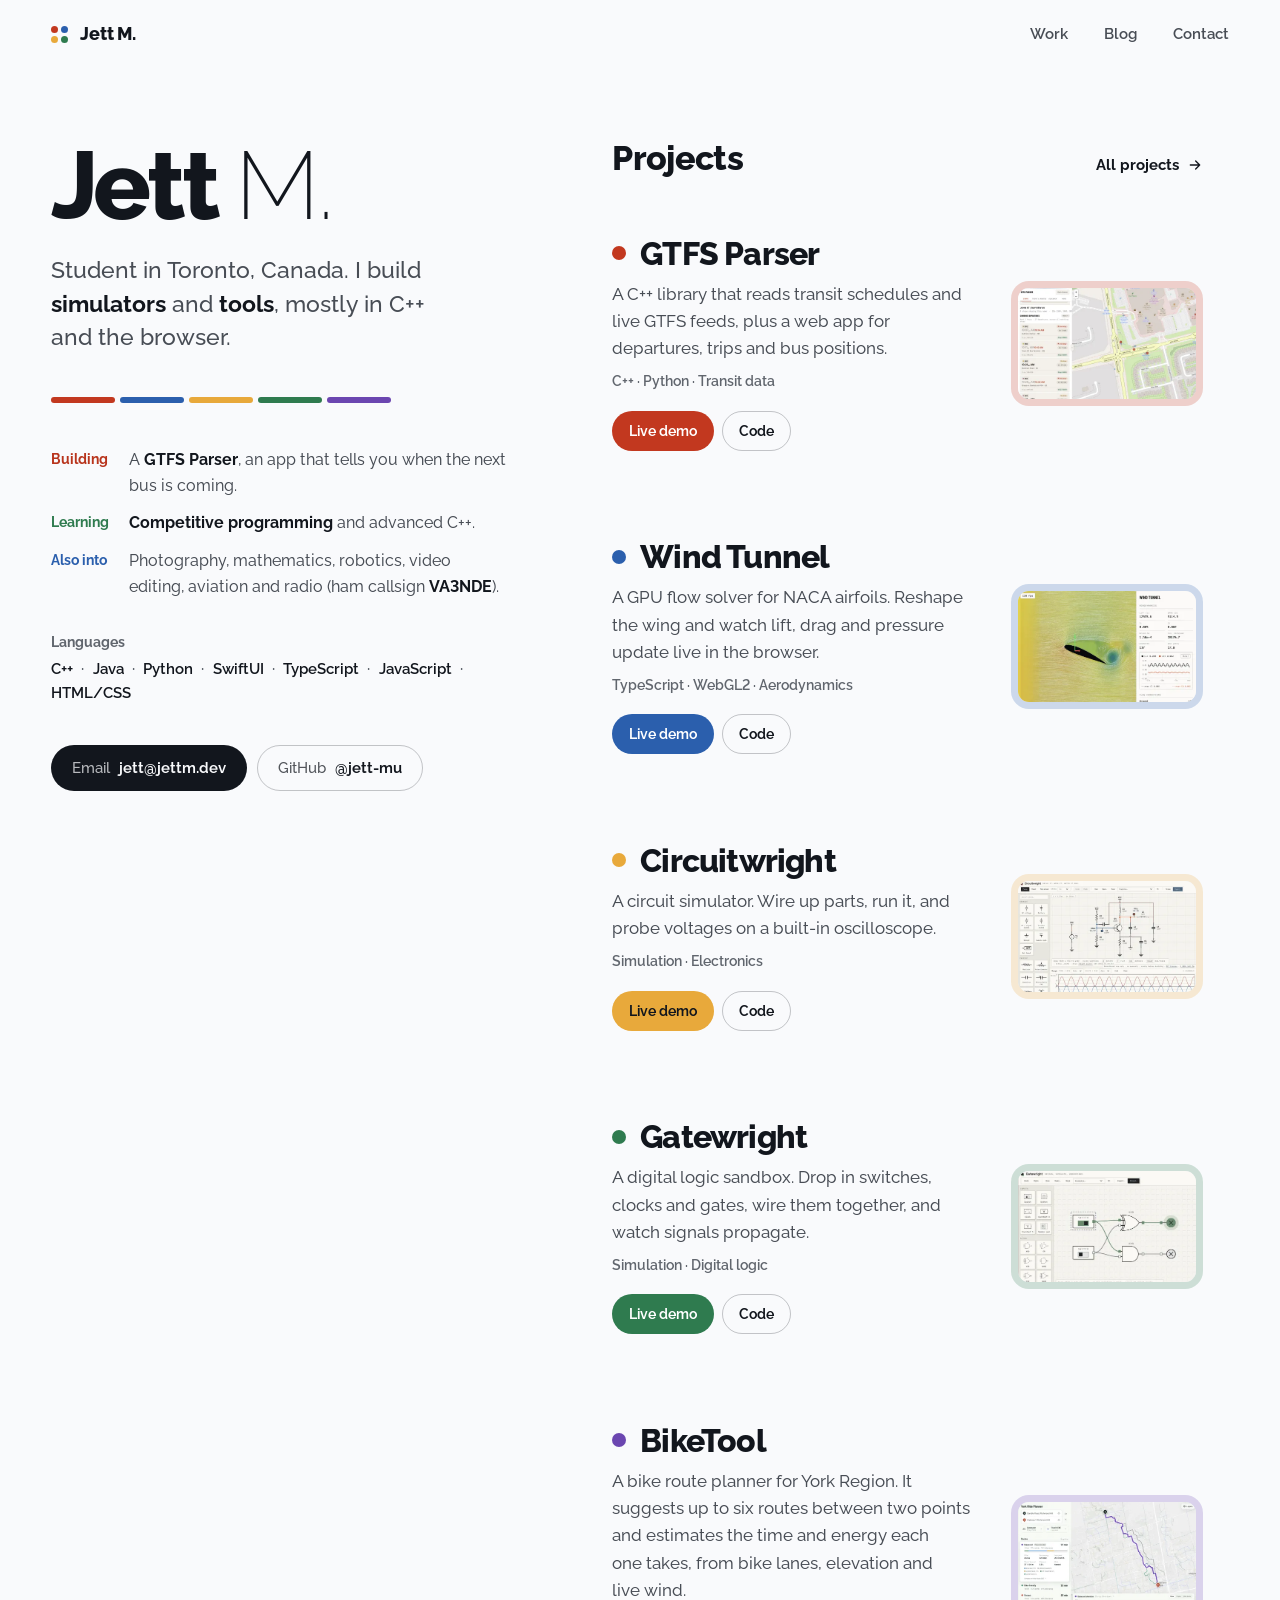
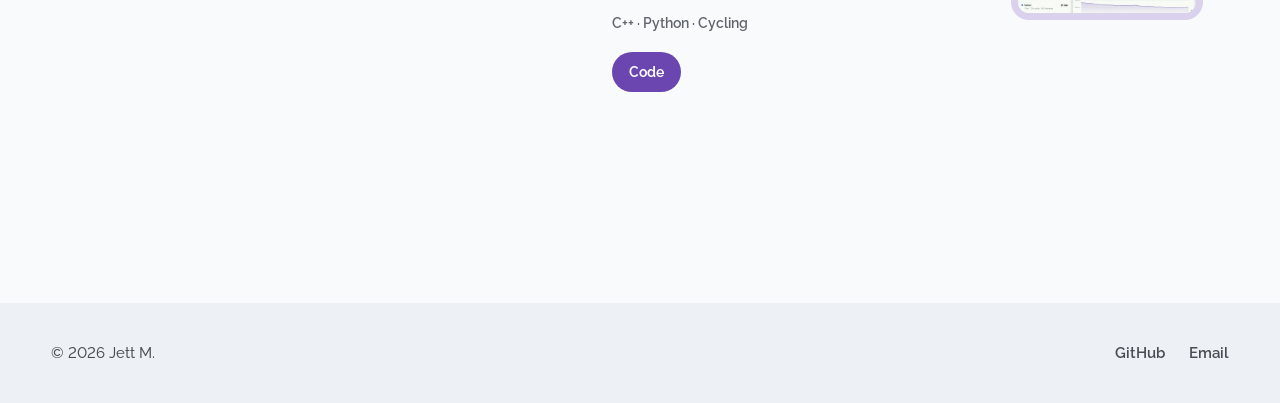
==== commit 844ea16b: "Added new asset" ====
--- a/index.html
+++ b/index.html
@@ -4,13 +4,13 @@
 <meta charset="utf-8">
 <meta name="viewport" content="width=device-width, initial-scale=1">
 <title>Jett M.</title>
-<meta name="description" content="Jett M., a student in Toronto who builds simulators and transit tools: a GTFS parser, a GPU wind tunnel, and circuit and logic-gate simulators.">
+<meta name="description" content="Jett M., a student in Toronto who builds simulators and tools: a GTFS parser, a GPU wind tunnel, circuit and logic-gate simulators, and a bike route planner.">
 <meta name="theme-color" content="#F9FAFC" media="(prefers-color-scheme: light)">
 <meta name="theme-color" content="#111318" media="(prefers-color-scheme: dark)">
 <meta property="og:type" content="website">
 <meta property="og:url" content="https://jettm.dev/">
 <meta property="og:title" content="Jett M.">
-<meta property="og:description" content="Student in Toronto. I build simulators and transit tools.">
+<meta property="og:description" content="Student in Toronto. I build simulators and tools.">
 <link rel="icon" href="favicon.ico" sizes="any">
 <link rel="icon" type="image/png" sizes="32x32" href="favicon-32x32.png">
 <link rel="apple-touch-icon" href="apple-touch-icon.png">
@@ -37,7 +37,7 @@
 
   <section class="intro" aria-labelledby="name">
     <h1 class="intro-name" id="name">Jett <span class="thin">M.</span></h1>
-    <p class="intro-lede">Student in Toronto, Canada. I build <strong>simulators</strong> and <strong>transit tools</strong>, mostly in C++ and the browser.</p>
+    <p class="intro-lede">Student in Toronto, Canada. I build <strong>simulators</strong> and <strong>tools</strong>, mostly in C++ and the browser.</p>
 
     <!-- one segment per project; the hovered project's segment stretches -->
     <div class="band" id="band" aria-hidden="true">
@@ -45,6 +45,7 @@
       <span class="line-blue" style="--i: 1"></span>
       <span class="line-yellow" style="--i: 2"></span>
       <span class="line-green" style="--i: 3"></span>
+      <span class="line-purple" style="--i: 4"></span>
     </div>
 
     <dl class="now">
@@ -136,6 +137,18 @@
         </div>
         <div class="shot-plate"><img src="assets/gatewright-480.webp" srcset="assets/gatewright-480.webp 480w, assets/gatewright-1200.webp 1200w" sizes="(max-width: 600px) 92vw, 220px" width="480" height="323" alt="" decoding="async"></div>
       </li>
+
+      <li class="work-item line-purple" style="--i: 4">
+        <div>
+          <h3 class="work-name"><span class="dot" aria-hidden="true"></span><a href="writeups/biketool.html">BikeTool</a></h3>
+          <p class="work-desc">A bike route planner for York Region. It suggests up to six routes between two points and estimates the time and energy each one takes, from bike lanes, elevation and live wind.</p>
+          <p class="work-meta">C++ · Python · Cycling</p>
+          <div class="work-links">
+            <a class="btn btn-sm btn-fill" href="https://github.com/jett-mu/bikeTool" target="_blank" rel="noopener">Code</a>
+          </div>
+        </div>
+        <div class="shot-plate"><img src="assets/biketool-480.webp" srcset="assets/biketool-480.webp 480w, assets/biketool-1200.webp 1200w" sizes="(max-width: 600px) 92vw, 220px" width="480" height="322" alt="" decoding="async"></div>
+      </li>
     </ol>
   </section>
 
--- a/style.css
+++ b/style.css
@@ -25,6 +25,7 @@
   --blue: #2B5FAD;     --blue-text: #2B5FAD;     --on-blue: #FFFFFF;
   --yellow: #E8A93B;   --yellow-text: #8C5A0A;   --on-yellow: oklch(0.2 0.015 260);
   --green: #2F7B4F;    --green-text: #2F7B4F;    --on-green: #FFFFFF;
+  --purple: #6B46B0;   --purple-text: #6B46B0;   --on-purple: #FFFFFF;
 
   --font: 'Raleway', system-ui, sans-serif;
   --font-code: ui-monospace,  /* taste-skill-ignore: real code only (.prose code/pre) */
@@ -60,6 +61,7 @@
     --blue: oklch(0.7 0.12 255);     --blue-text: oklch(0.77 0.11 255);    --on-blue: oklch(0.17 0.012 260);
     --yellow: oklch(0.82 0.14 80);   --yellow-text: oklch(0.85 0.13 80);   --on-yellow: oklch(0.17 0.012 260);
     --green: oklch(0.7 0.13 155);    --green-text: oklch(0.77 0.12 155);   --on-green: oklch(0.17 0.012 260);
+    --purple: oklch(0.7 0.14 300);   --purple-text: oklch(0.78 0.12 300);  --on-purple: oklch(0.17 0.012 260);
   }
 }
 
@@ -68,6 +70,7 @@
 .line-blue   { --line: var(--blue);   --line-text: var(--blue-text);   --on-line: var(--on-blue); }
 .line-yellow { --line: var(--yellow); --line-text: var(--yellow-text); --on-line: var(--on-yellow); }
 .line-green  { --line: var(--green);  --line-text: var(--green-text);  --on-line: var(--on-green); }
+.line-purple { --line: var(--purple); --line-text: var(--purple-text); --on-line: var(--on-purple); }
 .line-ink    { --line: var(--ink);    --line-text: var(--ink);         --on-line: var(--bg); }
 
 /* ---------- BASE ---------- */
@@ -187,7 +190,9 @@
   display: flex;
   align-items: center;
   gap: clamp(0px, 1.2vw, 12px);
-  margin-right: -12px;    /* optical: the last link's text sits on the margin */
+  /* optical: the last link's text sits on the margin */
+  margin-right: calc(-1 * var(--nav-pad));
+  --nav-pad: 12px;
 }
 
 .site-nav a {
@@ -195,7 +200,7 @@
   align-items: center;
   gap: 8px;
   min-height: 44px;
-  padding: 0 12px;
+  padding: 0 var(--nav-pad);
   border-radius: 999px;
   font-weight: 600;
   font-size: 0.9375rem;
@@ -458,7 +463,8 @@
 .band[data-active="red"] .line-red,
 .band[data-active="blue"] .line-blue,
 .band[data-active="yellow"] .line-yellow,
-.band[data-active="green"] .line-green { flex-grow: 5; opacity: 1; }
+.band[data-active="green"] .line-green,
+.band[data-active="purple"] .line-purple { flex-grow: 5; opacity: 1; }
 
 @media (prefers-reduced-motion: no-preference) {
   .band span {
@@ -543,7 +549,7 @@
   padding: 0;
   display: flex;
   flex-direction: column;
-  gap: 4px;
+  gap: clamp(16px, 3vh, 32px);
 }
 
 .work-item {
@@ -720,9 +726,11 @@
 
 /* ---------- WRITE-UP PAGES ---------- */
 
-.writeup { max-width: 920px; margin-left: 0; }
-
 .writeup-head {
+  display: grid;
+  grid-template-columns: minmax(0, 7fr) minmax(0, 5fr);
+  align-items: center;
+  gap: clamp(32px, 5vw, 80px);
   margin-bottom: clamp(48px, 9vh, 88px);
 }
 
@@ -768,7 +776,8 @@
 }
 
 .prose:empty::after {
-  content: "Write-up coming soon. The live demo and code are ready now.";
+  /* a page can swap the message, e.g. for a project with no live demo */
+  content: var(--soon, "Write-up coming soon. The live demo and code are ready now.");
   font-weight: 600;
   font-size: 1rem;
   color: var(--ink-2);
@@ -976,9 +985,23 @@
   transform: translateY(24px);
 }
 
+/* contact: the heading on the left, the ways in on the right */
+.contact {
+  display: grid;
+  grid-template-columns: minmax(0, 5fr) minmax(0, 7fr);
+  align-items: start;
+  gap: clamp(32px, 6vw, 112px);
+}
+
+.contact .page-head { margin-bottom: 0; }
+
 /* ---------- SMALL SCREENS ---------- */
 
 @media (max-width: 960px) {
+  .writeup-head,
+  .contact { grid-template-columns: minmax(0, 1fr); }
+  .writeup-shot { max-width: 560px; }
+
   .home { grid-template-columns: minmax(0, 1fr); }
   .intro { position: static; }
 
@@ -999,7 +1022,8 @@
   .site-header { gap: 8px; }
   .wordmark { gap: 10px; font-size: 1rem; }
   .site-nav { gap: 0; }
-  .site-nav a { padding: 0 8px; font-size: 0.875rem; }
+  .site-nav { --nav-pad: 8px; }
+  .site-nav a { font-size: 0.875rem; }
 }
 
 @media (prefers-reduced-motion: reduce) {
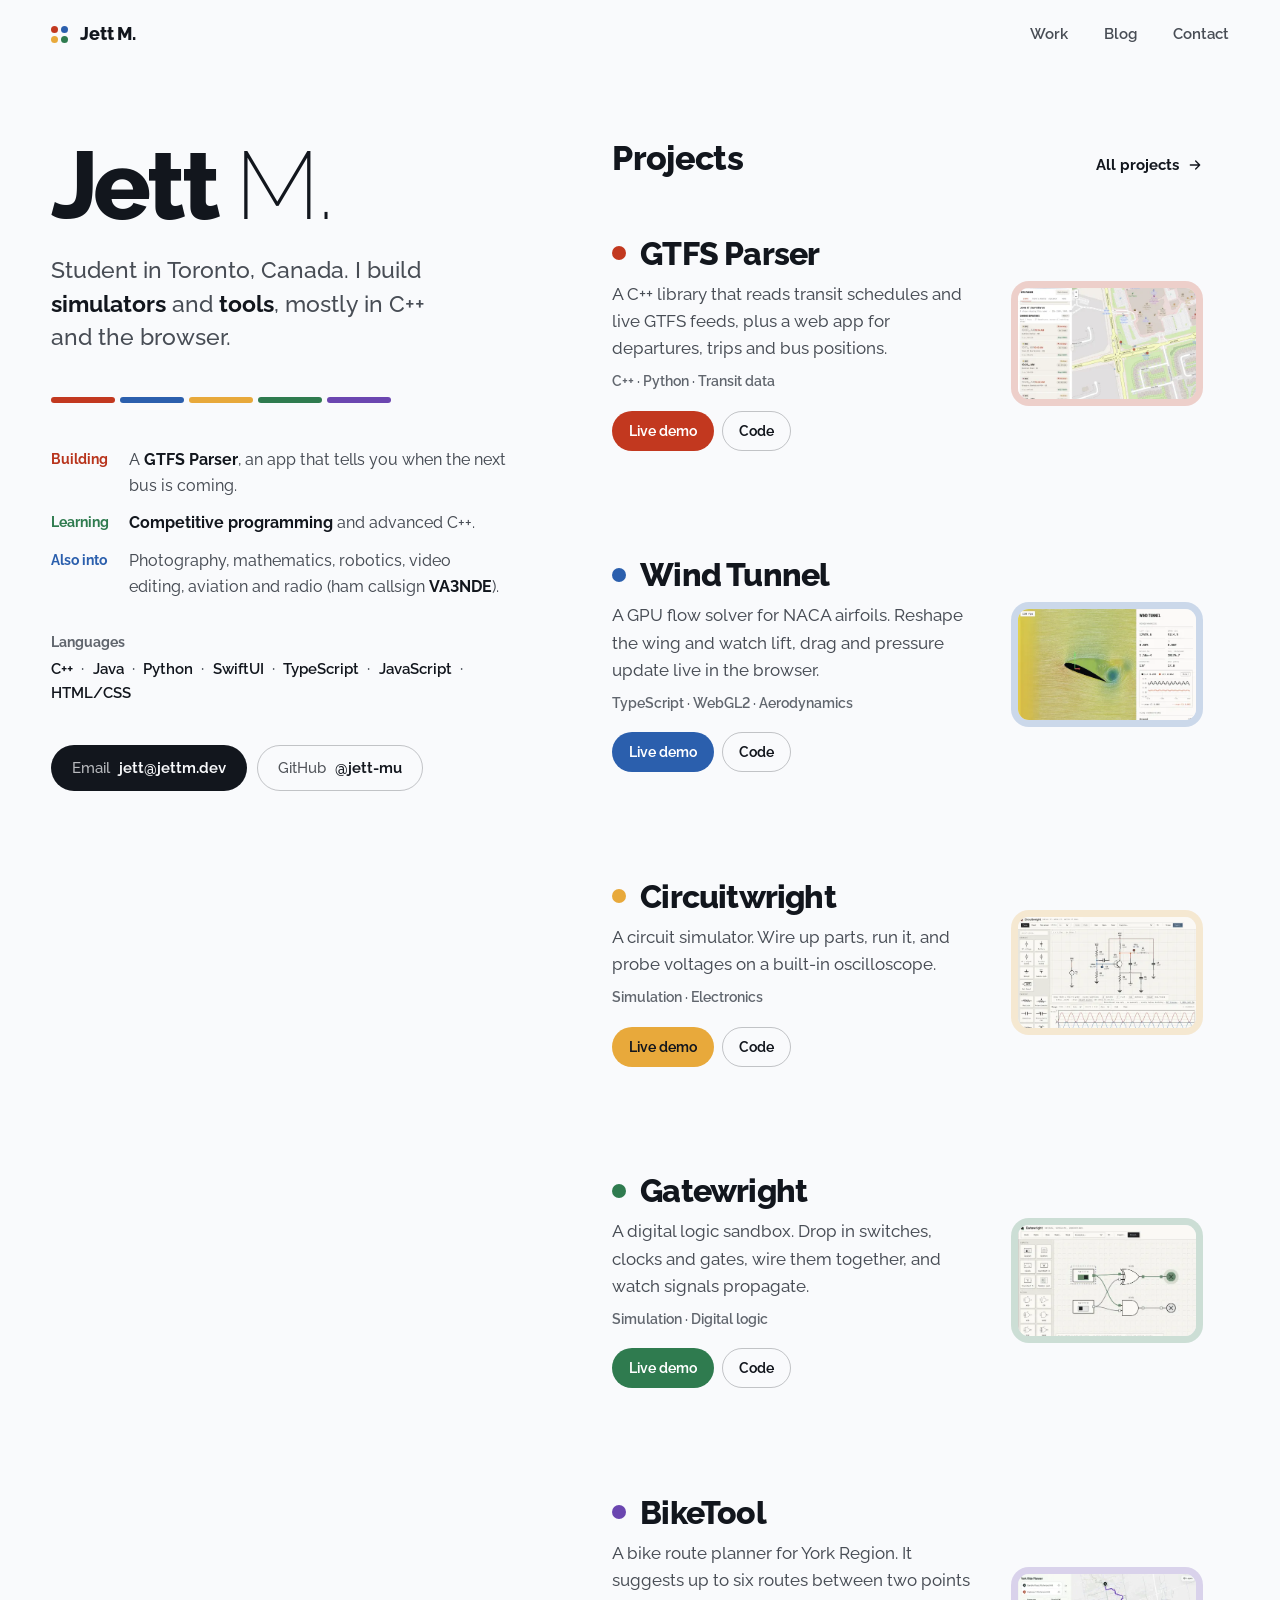
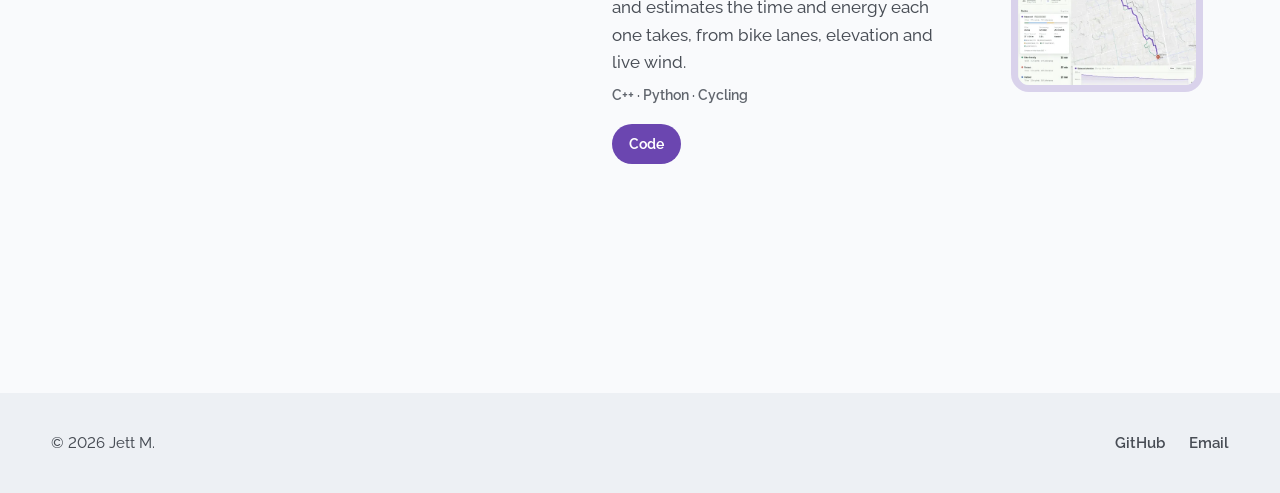
==== commit 70908c7a: "faster animations" ====
--- a/index.html
+++ b/index.html
@@ -99,7 +99,7 @@
         <div class="shot-plate"><img src="assets/gtfs-parser-480.webp" srcset="assets/gtfs-parser-480.webp 480w, assets/gtfs-parser-1200.webp 1200w" sizes="(max-width: 600px) 92vw, 220px" width="480" height="323" alt="" decoding="async"></div>
       </li>
 
-      <li class="work-item line-blue" style="--i: 1; --shot-pos: right top">
+      <li class="work-item line-blue" style="--i: 1; --shot-x: right">
         <div>
           <h3 class="work-name"><span class="dot" aria-hidden="true"></span><a href="writeups/wind-tunnel.html">Wind Tunnel</a></h3>
           <p class="work-desc">A GPU flow solver for NACA airfoils. Reshape the wing and watch lift, drag and pressure update live in the browser.</p>
@@ -177,12 +177,198 @@
     else delete band.dataset.active;
   }
 
+  // ---- traces: one per row, drawn on hover ----
+  // Each is generated at the row's real pixel width, and most come with a
+  // linear() easing built from the physics, so the reveal moves the way
+  // the thing it shows would.
+
+  const H = 24;
+  const hasLinear = CSS.supports('transition-timing-function', 'linear(0, 1)');
+  const pathOf = (pts) => 'M' + pts.map(([x, y]) => x.toFixed(1) + ' ' + y.toFixed(1)).join(' L');
+
+  // [progress, time] pairs -> linear() easing
+  function easing(pts, fallback) {
+    if (!hasLinear) return fallback;
+    const end = pts[pts.length - 1][1];
+    return 'linear(' + pts.map(([p, t]) => `${p.toFixed(4)} ${(t / end * 100).toFixed(2)}%`).join(', ') + ')';
+  }
+
+  // reveal timing for a polyline whose speed at each point is speed(i)
+  function ride(pts, w, speed) {
+    const out = [[0, 0]];
+    let t = 0;
+    for (let i = 1; i < pts.length; i++) {
+      const dx = pts[i][0] - pts[i - 1][0], dy = pts[i][1] - pts[i - 1][1];
+      t += Math.hypot(dx, dy) / speed(i);
+      out.push([pts[i][0] / w, t]);
+    }
+    return out;
+  }
+
+  const traces = {
+    // a transit line at subway-map 45° angles; the reveal is a train that
+    // pulls away from each station, brakes into the next and dwells there
+    red(w) {
+      const r = 3.5, n = Math.max(3, Math.round(w / 130));
+      const x0 = 6, gap = (w - 12) / (n - 1);
+      const yOf = (i) => [16, 16, 8, 8][i % 4];
+      const pts = [[x0, yOf(0)]];
+      for (let i = 0; i < n - 1; i++) {
+        const xa = x0 + i * gap, ya = yOf(i), yb = yOf(i + 1);
+        if (ya !== yb) {
+          const mid = xa + gap / 2, half = Math.abs(yb - ya) / 2;
+          pts.push([mid - half, ya], [mid + half, yb]);
+        }
+        pts.push([xa + gap, yb]);
+      }
+      let stops = '';
+      for (let i = 0; i < n; i++) stops += `<circle cx="${(x0 + i * gap).toFixed(1)}" cy="${yOf(i)}" r="${r}"/>`;
+
+      // just past a station, so its whole ring is showing while the train waits
+      const at = (i) => Math.min(1, (x0 + i * gap + r + 2) / w);
+      const T = [[at(0), 0]];
+      let t = 0;
+      for (let i = 0; i < n - 1; i++) {
+        const a = at(i), b = i === n - 2 ? 1 : at(i + 1);
+        for (let k = 1; k <= 8; k++) {
+          const s = k / 8;
+          T.push([a + (b - a) * s * s * (3 - 2 * s), t + s]);
+        }
+        t += 1;
+        if (i < n - 2) T.push([b, t += 0.35]);
+      }
+      return {
+        body: `<path d="${pathOf(pts)}"/>${stops}`,
+        ms: 250,
+        ease: easing(T, 'ease-in-out'),
+      };
+    },
+
+    // potential flow past a cylinder sitting just under the row: the
+    // streamlines bunch up over it, and the reveal follows the lowest one's
+    // horizontal speed, which peaks over the top
+    blue(w) {
+      const R = 22, cx = w * 0.64, cy = 33, step = Math.max(4, w / 90);
+      const eta = (xi, a) => {
+        let lo = Math.sqrt(Math.max(0, R * R - xi * xi)) + 1e-6, hi = a + R + 20;
+        for (let k = 0; k < 40; k++) {
+          const e = (lo + hi) / 2;
+          if (e * (1 - R * R / (xi * xi + e * e)) < a) lo = e; else hi = e;
+        }
+        return (lo + hi) / 2;
+      };
+      const lines = [12, 16, 20].map((a) => {
+        const pts = [];
+        for (let x = 0; x <= w + 0.01; x += step) pts.push([x, cy - eta(x - cx, a)]);
+        return pts;
+      });
+      const low = lines[0];
+      const u = (i) => {
+        const xi = low[i][0] - cx, e = cy - low[i][1], r2 = xi * xi + e * e;
+        return 1 - R * R * (xi * xi - e * e) / (r2 * r2);
+      };
+      return {
+        body: lines.map((pts) => `<path d="${pathOf(pts)}"/>`).join(''),
+        ms: 250,
+        ease: easing(ride(low.map(([x]) => [x, 0]), w, u), 'ease-out'),
+      };
+    },
+
+    // an underdamped RLC step response, swept at a constant rate like an
+    // oscilloscope, with the settling level dashed in
+    yellow(w) {
+      const x0 = Math.round(w * 0.1), zeta = 0.08, wd = 2 * Math.PI * 6 / (w - x0);
+      const wn = wd / Math.sqrt(1 - zeta * zeta), k = zeta / Math.sqrt(1 - zeta * zeta);
+      const pts = [[0, 19]];
+      for (let x = x0; x <= w + 0.01; x += 2) {
+        const t = x - x0;
+        const v = 1 - Math.exp(-zeta * wn * t) * (Math.cos(wd * t) + k * Math.sin(wd * t));
+        pts.push([x, 19 - 9 * v]);
+      }
+      return {
+        body: `<path class="trace-ref" d="M0 10 H${w}"/><path d="${pathOf(pts)}"/>`,
+        ms: 225,
+        ease: 'linear',
+      };
+    },
+
+    // a timing diagram: a clock, and a toggle flip-flop's Q that flips on
+    // every rising edge a few pixels late (propagation delay)
+    green(w) {
+      const n = Math.max(4, Math.round(w / 44)), P = w / n, d = 3;
+      let clk = 'M0 9', q = 'M0 21', high = false;
+      for (let i = 0; i < n; i++) {
+        const rise = i * P + P / 2;
+        clk += ` H${rise.toFixed(1)} V2 H${((i + 1) * P).toFixed(1)} V9`;
+        q += ` H${(rise + d).toFixed(1)} V${high ? 21 : 14}`;
+        high = !high;
+      }
+      q += ` H${w}`;
+      return {
+        body: `<path d="${clk}"/><path d="${q}"/>`,
+        ms: 225,
+        ease: 'linear',
+      };
+    },
+
+    // an elevation profile; the reveal rides it, slowing on the climbs
+    // and rolling faster downhill
+    purple(w) {
+      const step = Math.max(4, w / 100), pts = [];
+      for (let x = 0; x <= w + 0.01; x += step) {
+        const u = x / w;
+        const e = 0.55 * Math.sin(u * 7.1 + 0.6) + 0.3 * Math.sin(u * 15.3 + 2.1) + 0.15 * Math.sin(u * 31 + 0.4);
+        pts.push([x, 13 - 8 * e]);
+      }
+      const v = (i) => {
+        const grade = (pts[i - 1][1] - pts[i][1]) / (pts[i][0] - pts[i - 1][0]);
+        return Math.min(2, Math.max(0.35, Math.exp(-6 * grade)));
+      };
+      const line = pathOf(pts);
+      return {
+        body: `<path class="trace-fill" d="${line} L${w} ${H} L0 ${H} Z"/><path d="${line}"/>`,
+        ms: 250,
+        ease: easing(ride(pts, w, v), 'ease-in-out'),
+      };
+    },
+  };
+
+  function build(item, svg) {
+    const make = traces[lineOf(item)];
+    const w = Math.round(svg.getBoundingClientRect().width);
+    if (!make || !w || w === +svg.dataset.w) return;
+    const t = make(w);
+    svg.dataset.w = w;
+    svg.setAttribute('viewBox', `0 0 ${w} ${H}`);
+    svg.innerHTML = t.body;
+    svg.style.setProperty('--trace-ms', t.ms + 'ms');
+    svg.style.setProperty('--trace-ease', t.ease);
+  }
+
+  const resized = 'ResizeObserver' in window && new ResizeObserver((entries) => {
+    entries.forEach((e) => build(e.target.parentElement, e.target));
+  });
+
   items.forEach((item) => {
     const line = lineOf(item);
-    item.addEventListener('mouseenter', () => show(line));
-    item.addEventListener('mouseleave', () => show(''));
-    item.addEventListener('focusin', () => show(line));
-    item.addEventListener('focusout', () => show(''));
+    const svg = document.createElementNS('http://www.w3.org/2000/svg', 'svg');
+    svg.setAttribute('class', 'trace');
+    svg.setAttribute('aria-hidden', 'true');
+    item.appendChild(svg);
+    build(item, svg);
+    if (resized) resized.observe(svg);
+
+    // once a trace has wiped away, put it back at the start, out of sight
+    svg.addEventListener('transitionend', () => {
+      if (item.dataset.trace === 'out') delete item.dataset.trace;
+    });
+
+    const enter = () => { show(line); item.dataset.trace = 'in'; };
+    const leave = () => { show(''); if (item.dataset.trace) item.dataset.trace = 'out'; };
+    item.addEventListener('mouseenter', enter);
+    item.addEventListener('mouseleave', leave);
+    item.addEventListener('focusin', enter);
+    item.addEventListener('focusout', (e) => { if (!item.contains(e.relatedTarget)) leave(); });
   });
 })();
 </script>
--- a/style.css
+++ b/style.css
@@ -553,11 +553,15 @@
 }
 
 .work-item {
+  --pad-x: clamp(16px, 2vw, 28px);
+  --pad-y: clamp(20px, 2.4vw, 32px);
+  position: relative;
   display: grid;
   grid-template-columns: minmax(0, 1fr) clamp(150px, 15vw, 220px);
   align-items: center;
   gap: clamp(20px, 3vw, 40px);
-  padding: clamp(20px, 2.4vw, 32px) clamp(16px, 2vw, 28px);
+  /* the extra bottom room holds the row's trace */
+  padding: var(--pad-y) var(--pad-x) calc(var(--pad-y) + 18px);
   border-radius: var(--radius-lg);
   transition: background 350ms var(--ease-out);
 }
@@ -612,14 +616,68 @@
   height: auto;
   aspect-ratio: 16 / 10;
   object-fit: cover;
-  object-position: var(--shot-pos, left top);
+  object-position: var(--shot-x, left) top;
   border-radius: 11px;
   background: var(--surface);
-}
-
-.work-item:hover .shot-plate {
+  transition: object-position 500ms var(--ease-out);
+}
+
+/* the plate lifts and the screenshot scrolls down a little, like the app
+   is in use */
+.work-item:hover .shot-plate,
+.work-item:focus-within .shot-plate {
   background: var(--line);
-  transform: rotate(-1.5deg) scale(1.03);
+  transform: translateY(-4px);
+}
+
+.work-item:hover .shot-plate img,
+.work-item:focus-within .shot-plate img { object-position: var(--shot-x, left) bottom; }
+
+/* each row draws a trace along its bottom edge on hover, shaped and timed
+   after what the project simulates: a train stopping at stations, flow
+   past a body, a ringing circuit, a clocked flip-flop, a ride over hills.
+   The inline script builds it to the row's real width and sets
+   data-trace; "in" reveals it left to right, "out" wipes it away in the
+   same direction, then it resets out of sight. */
+.trace {
+  position: absolute;
+  left: var(--pad-x);
+  bottom: 10px;
+  width: calc(100% - 2 * var(--pad-x));
+  height: 24px;
+  overflow: visible;
+  pointer-events: none;
+  color: var(--line);
+  clip-path: inset(-6px 100% -6px 0);
+}
+
+.work-item[data-trace="in"] .trace {
+  clip-path: inset(-6px 0 -6px 0);
+  transition: clip-path var(--trace-ms, 1000ms) var(--trace-ease, var(--ease-out));
+}
+
+.work-item[data-trace="out"] .trace {
+  clip-path: inset(-6px 0 -6px 100%);
+  transition: clip-path 200ms cubic-bezier(0.65, 0, 0.35, 1);
+}
+
+.trace path {
+  fill: none;
+  stroke: currentColor;
+  stroke-width: 2;
+  stroke-linecap: round;
+  stroke-linejoin: round;
+}
+
+.trace .trace-fill { fill: currentColor; stroke: none; opacity: 0.14; }
+.trace .trace-ref { stroke-width: 1; stroke-dasharray: 2 4; opacity: 0.45; }
+.trace circle { fill: var(--raised); stroke: currentColor; stroke-width: 2; }
+.line-red .trace path { stroke-width: 3; }
+.line-blue .trace path { stroke-width: 1.5; }
+.line-yellow .trace { filter: drop-shadow(0 0 2.5px currentColor); }
+
+@media (hover: none) {
+  .trace { display: none; }
 }
 
 @media (prefers-reduced-motion: no-preference) {
@@ -654,43 +712,68 @@
 .feature:nth-child(even) { grid-template-columns: minmax(0, 5fr) minmax(0, 7fr); }
 .feature:nth-child(even) .feature-media { order: 2; }
 
+/* a soft clay slab in the project's color, lit from the top left and
+   puffed up by inset shading. The slab is painted by ::before so the
+   marks in ::after can sit between it and the screenshot. */
 .feature-media {
+  --pad: clamp(14px, 1.8vw, 24px);
+  --clay-radius: clamp(26px, 2.8vw, 38px);
+  --clay-light: color-mix(in oklab, white 42%, transparent);
+  --clay-dark: color-mix(in oklab, black 26%, transparent);
   position: relative;
-  padding: clamp(18px, 3.4vw, 48px);
-  border-radius: clamp(18px, 2vw, 28px);
-  background: var(--line);
-  overflow: hidden;
-}
-
-/* a faint ring echoing the color dot, sitting behind the screenshot */
+  padding: var(--pad);
+  isolation: isolate;
+}
+
 .feature-media::before {
   content: "";
   position: absolute;
-  width: 70%;
-  aspect-ratio: 1;
-  right: -18%;
-  bottom: -38%;
-  border-radius: 50%;
-  border: clamp(18px, 3vw, 40px) solid color-mix(in oklab, var(--on-line) 14%, transparent);
-  transition: transform 900ms var(--ease-out-expo);
-}
-
-.feature:nth-child(even) .feature-media::before { right: auto; left: -18%; }
+  inset: 0;
+  z-index: -1;
+  border-radius: var(--clay-radius);
+  background:
+    radial-gradient(120% 90% at 18% 0%, color-mix(in oklab, white 16%, transparent), transparent 60%),
+    var(--line);
+  box-shadow:
+    inset 0 2px 1px color-mix(in oklab, white 30%, transparent),
+    inset 10px 12px 22px -10px var(--clay-light),
+    inset -12px -14px 26px -10px var(--clay-dark),
+    0 16px 28px -18px color-mix(in oklab, black 40%, transparent);
+}
+
+/* big soft circles behind the screenshot; only their curved edges show
+   around it. Mirrored on alternate cards */
+.feature-media::after {
+  content: "";
+  position: absolute;
+  inset: 0;
+  z-index: -1;
+  border-radius: var(--clay-radius);
+  background: color-mix(in oklab, var(--on-line) 32%, transparent);
+  -webkit-mask: url("data:image/svg+xml,<svg xmlns='http://www.w3.org/2000/svg' viewBox='0 0 640 416' preserveAspectRatio='none'><circle cx='560' cy='-40' r='230' fill-opacity='.5'/><circle cx='60' cy='470' r='190' fill-opacity='.3'/><circle cx='430' cy='440' r='72' fill-opacity='.6'/></svg>") 0 0 / 100% 100%;
+          mask: url("data:image/svg+xml,<svg xmlns='http://www.w3.org/2000/svg' viewBox='0 0 640 416' preserveAspectRatio='none'><circle cx='560' cy='-40' r='230' fill-opacity='.5'/><circle cx='60' cy='470' r='190' fill-opacity='.3'/><circle cx='430' cy='440' r='72' fill-opacity='.6'/></svg>") 0 0 / 100% 100%;
+}
+
+.feature:nth-child(even) .feature-media::after { transform: scaleX(-1); }
 
 .feature-media img {
   position: relative;
+  display: block;
   width: 100%;
   height: auto;
   aspect-ratio: 16 / 10;
   object-fit: cover;
   object-position: var(--shot-pos, left top);
-  border-radius: 10px;
+  border-radius: calc(var(--clay-radius) - var(--pad));
   background: var(--surface);
+  box-shadow:
+    0 0 0 1px color-mix(in oklab, black 12%, transparent),
+    0 14px 28px -14px color-mix(in oklab, black 45%, transparent);
   transition: transform 700ms var(--ease-out-expo);
 }
 
-.feature:hover .feature-media img { transform: translateY(-6px) scale(1.012); }
-.feature:hover .feature-media::before { transform: scale(1.08) rotate(8deg); }
+.feature:hover .feature-media { transform: translateY(-4px); }
+.feature:hover .feature-media img { transform: scale(1.008); }
 
 .feature-title {
   display: flex;
@@ -1014,7 +1097,7 @@
   .work-item { grid-template-columns: minmax(0, 1fr); }
   .work-item .shot-plate { order: -1; max-width: 420px; }
   .work-head { padding: 0; }
-  .work-item { padding-inline: 0; }
+  .work-item { --pad-x: 0px; }
   .work-item:hover, .work-item:focus-within { background: none; }
 }
 
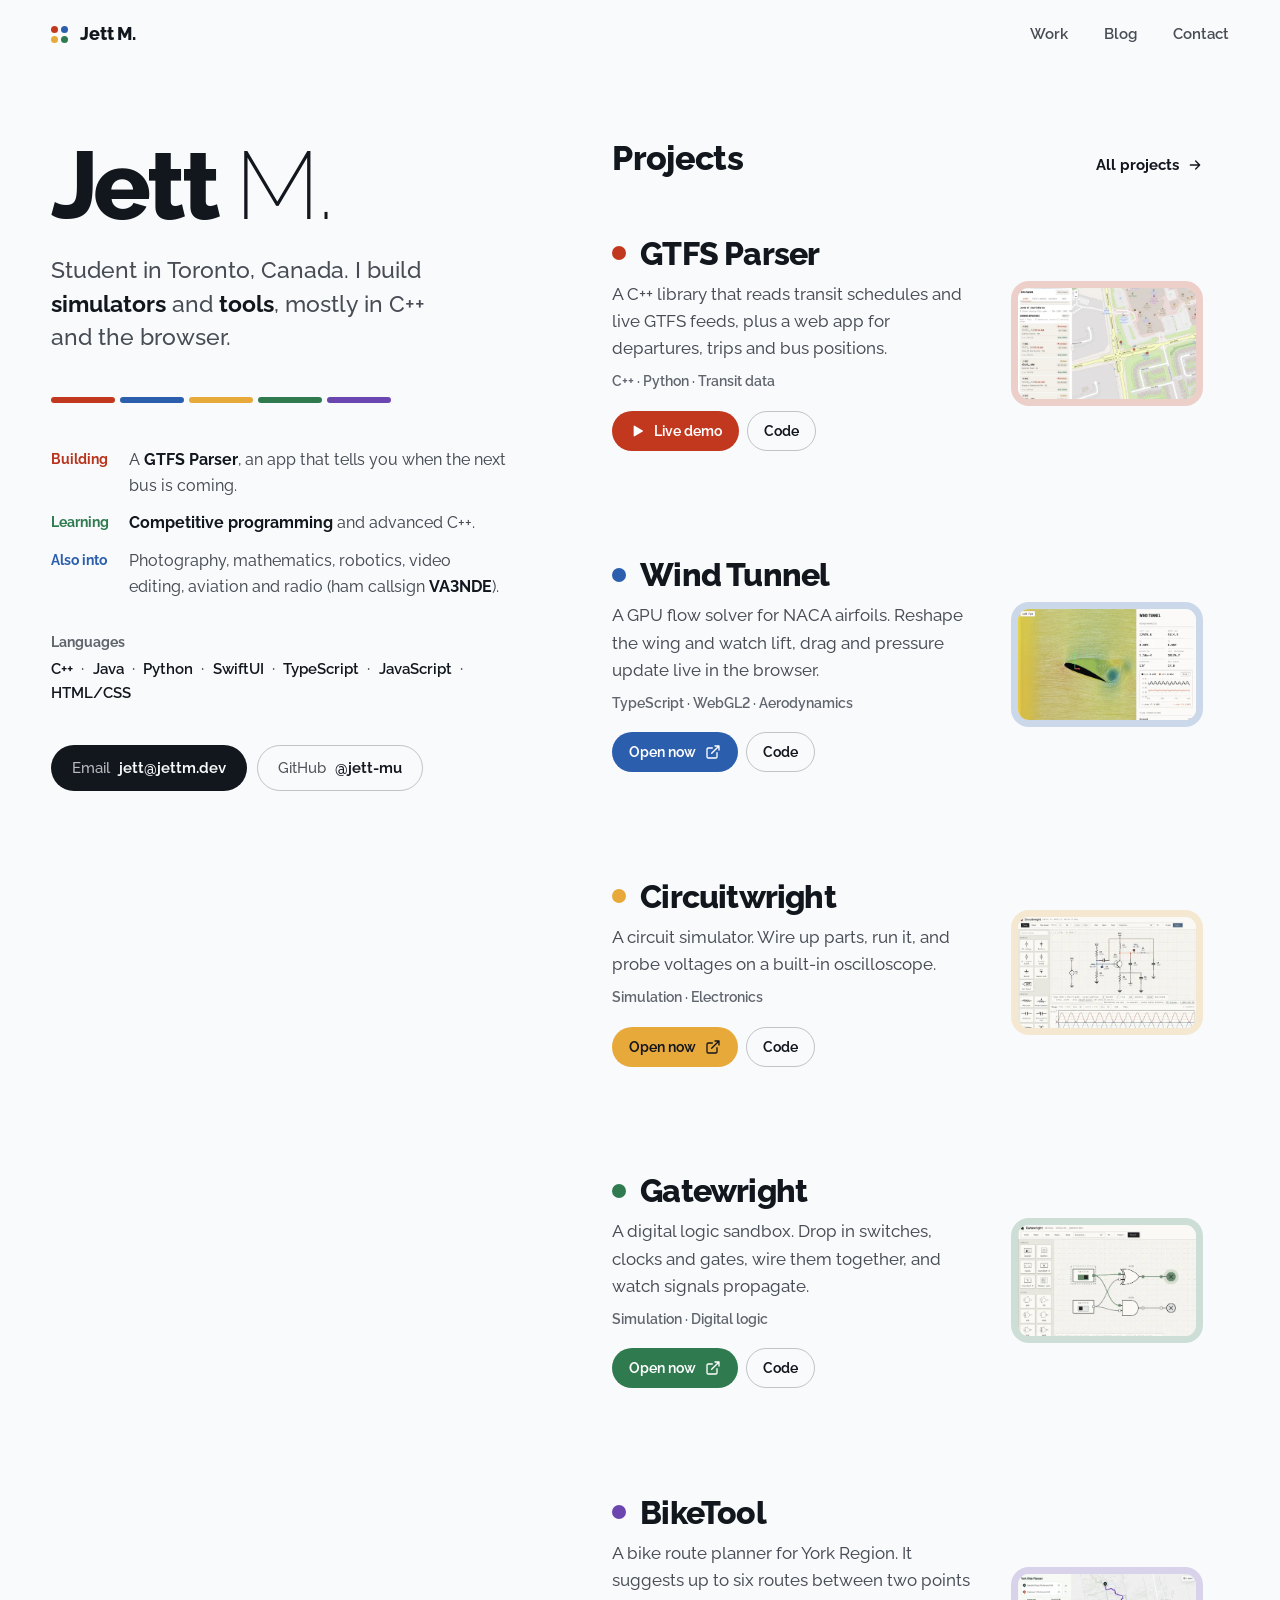
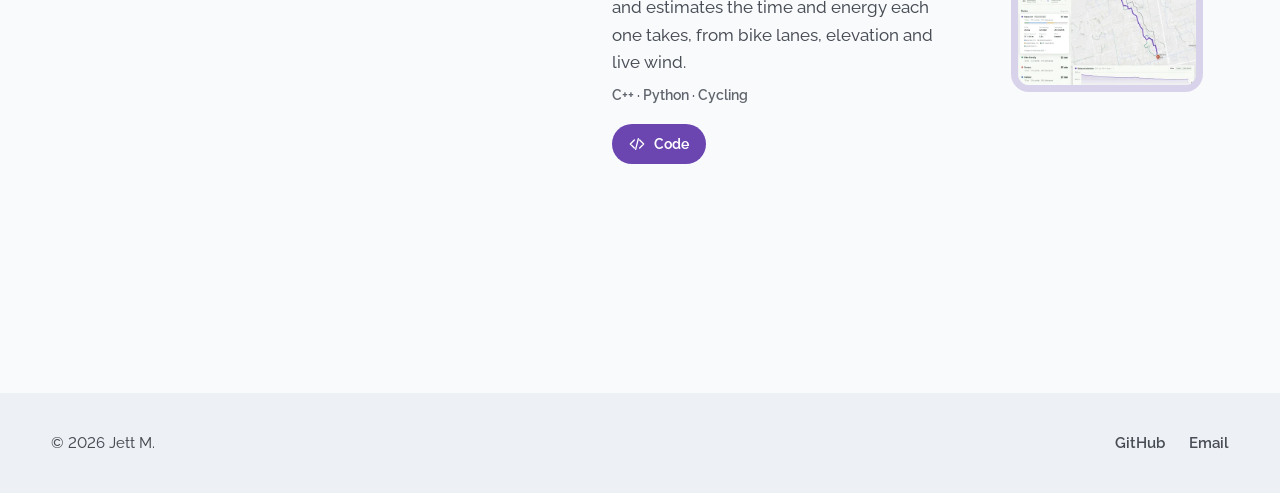
==== commit c1b4fa2c: "f" ====
--- a/index.html
+++ b/index.html
@@ -92,7 +92,7 @@
           <p class="work-desc">A C++ library that reads transit schedules and live GTFS feeds, plus a web app for departures, trips and bus positions.</p>
           <p class="work-meta">C++ · Python · Transit data</p>
           <div class="work-links">
-            <a class="btn btn-sm btn-fill" href="https://gtfs.jettm.dev" target="_blank" rel="noopener">Live demo</a>
+            <a class="btn btn-sm btn-fill" href="https://gtfs.jettm.dev" target="_blank" rel="noopener"><svg viewBox="0 0 24 24" fill="currentColor" aria-hidden="true"><path d="M7 4.8v14.4a1 1 0 0 0 1.5.86l12-7.2a1 1 0 0 0 0-1.72l-12-7.2A1 1 0 0 0 7 4.8z"></path></svg>Live demo</a>
             <a class="btn btn-sm" href="https://github.com/jett-mu/GTFS-Parser" target="_blank" rel="noopener">Code</a>
           </div>
         </div>
@@ -105,7 +105,7 @@
           <p class="work-desc">A GPU flow solver for NACA airfoils. Reshape the wing and watch lift, drag and pressure update live in the browser.</p>
           <p class="work-meta">TypeScript · WebGL2 · Aerodynamics</p>
           <div class="work-links">
-            <a class="btn btn-sm btn-fill" href="https://windtunnel.jettm.dev" target="_blank" rel="noopener">Live demo</a>
+            <a class="btn btn-sm btn-fill" href="https://windtunnel.jettm.dev" target="_blank" rel="noopener">Open now<svg viewBox="0 0 24 24" fill="none" stroke="currentColor" stroke-width="2" stroke-linecap="round" stroke-linejoin="round" aria-hidden="true"><path d="M18 13v6a2 2 0 0 1-2 2H5a2 2 0 0 1-2-2V8a2 2 0 0 1 2-2h6M15 3h6v6M10 14 21 3"></path></svg></a>
             <a class="btn btn-sm" href="https://github.com/jett-mu/windTunnel" target="_blank" rel="noopener">Code</a>
           </div>
         </div>
@@ -118,7 +118,7 @@
           <p class="work-desc">A circuit simulator. Wire up parts, run it, and probe voltages on a built-in oscilloscope.</p>
           <p class="work-meta">Simulation · Electronics</p>
           <div class="work-links">
-            <a class="btn btn-sm btn-fill" href="https://circuitwright.jettm.dev" target="_blank" rel="noopener">Live demo</a>
+            <a class="btn btn-sm btn-fill" href="https://circuitwright.jettm.dev" target="_blank" rel="noopener">Open now<svg viewBox="0 0 24 24" fill="none" stroke="currentColor" stroke-width="2" stroke-linecap="round" stroke-linejoin="round" aria-hidden="true"><path d="M18 13v6a2 2 0 0 1-2 2H5a2 2 0 0 1-2-2V8a2 2 0 0 1 2-2h6M15 3h6v6M10 14 21 3"></path></svg></a>
             <a class="btn btn-sm" href="https://github.com/jett-mu/circuitWright" target="_blank" rel="noopener">Code</a>
           </div>
         </div>
@@ -131,7 +131,7 @@
           <p class="work-desc">A digital logic sandbox. Drop in switches, clocks and gates, wire them together, and watch signals propagate.</p>
           <p class="work-meta">Simulation · Digital logic</p>
           <div class="work-links">
-            <a class="btn btn-sm btn-fill" href="https://gatewright.jettm.dev" target="_blank" rel="noopener">Live demo</a>
+            <a class="btn btn-sm btn-fill" href="https://gatewright.jettm.dev" target="_blank" rel="noopener">Open now<svg viewBox="0 0 24 24" fill="none" stroke="currentColor" stroke-width="2" stroke-linecap="round" stroke-linejoin="round" aria-hidden="true"><path d="M18 13v6a2 2 0 0 1-2 2H5a2 2 0 0 1-2-2V8a2 2 0 0 1 2-2h6M15 3h6v6M10 14 21 3"></path></svg></a>
             <a class="btn btn-sm" href="https://github.com/jett-mu/logicGated" target="_blank" rel="noopener">Code</a>
           </div>
         </div>
@@ -144,7 +144,7 @@
           <p class="work-desc">A bike route planner for York Region. It suggests up to six routes between two points and estimates the time and energy each one takes, from bike lanes, elevation and live wind.</p>
           <p class="work-meta">C++ · Python · Cycling</p>
           <div class="work-links">
-            <a class="btn btn-sm btn-fill" href="https://github.com/jett-mu/bikeTool" target="_blank" rel="noopener">Code</a>
+            <a class="btn btn-sm btn-fill" href="https://github.com/jett-mu/bikeTool" target="_blank" rel="noopener"><svg viewBox="0 0 24 24" fill="none" stroke="currentColor" stroke-width="2" stroke-linecap="round" stroke-linejoin="round" aria-hidden="true"><path d="m8 6-6 6 6 6M16 6l6 6-6 6M14 4l-4 16"></path></svg>Code</a>
           </div>
         </div>
         <div class="shot-plate"><img src="assets/biketool-480.webp" srcset="assets/biketool-480.webp 480w, assets/biketool-1200.webp 1200w" sizes="(max-width: 600px) 92vw, 220px" width="480" height="322" alt="" decoding="async"></div>
@@ -293,14 +293,14 @@
     },
 
     // a timing diagram: a clock, and a toggle flip-flop's Q that flips on
-    // every rising edge a few pixels late (propagation delay)
+    // every rising edge of the clock
     green(w) {
-      const n = Math.max(4, Math.round(w / 44)), P = w / n, d = 3;
+      const n = Math.max(4, Math.round(w / 44)), P = w / n;
       let clk = 'M0 9', q = 'M0 21', high = false;
       for (let i = 0; i < n; i++) {
         const rise = i * P + P / 2;
         clk += ` H${rise.toFixed(1)} V2 H${((i + 1) * P).toFixed(1)} V9`;
-        q += ` H${(rise + d).toFixed(1)} V${high ? 21 : 14}`;
+        q += ` H${rise.toFixed(1)} V${high ? 21 : 14}`;
         high = !high;
       }
       q += ` H${w}`;
